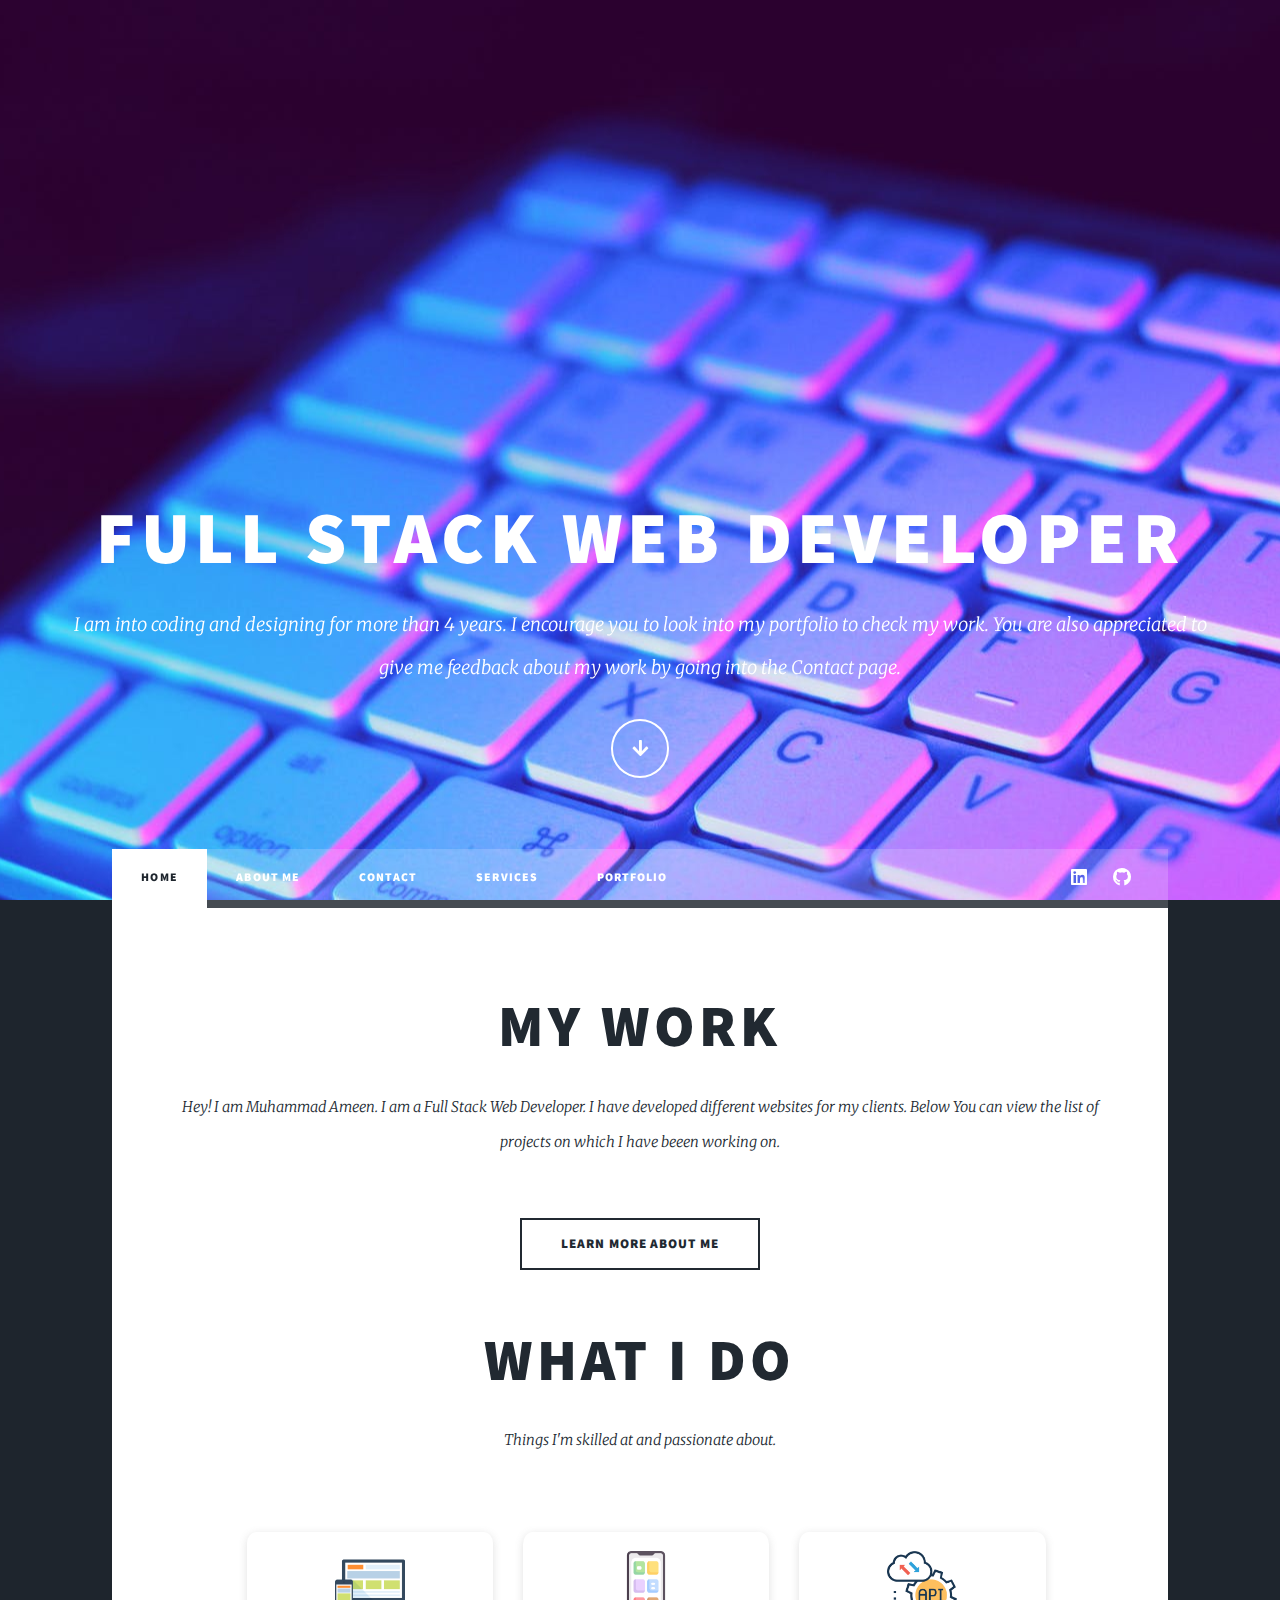
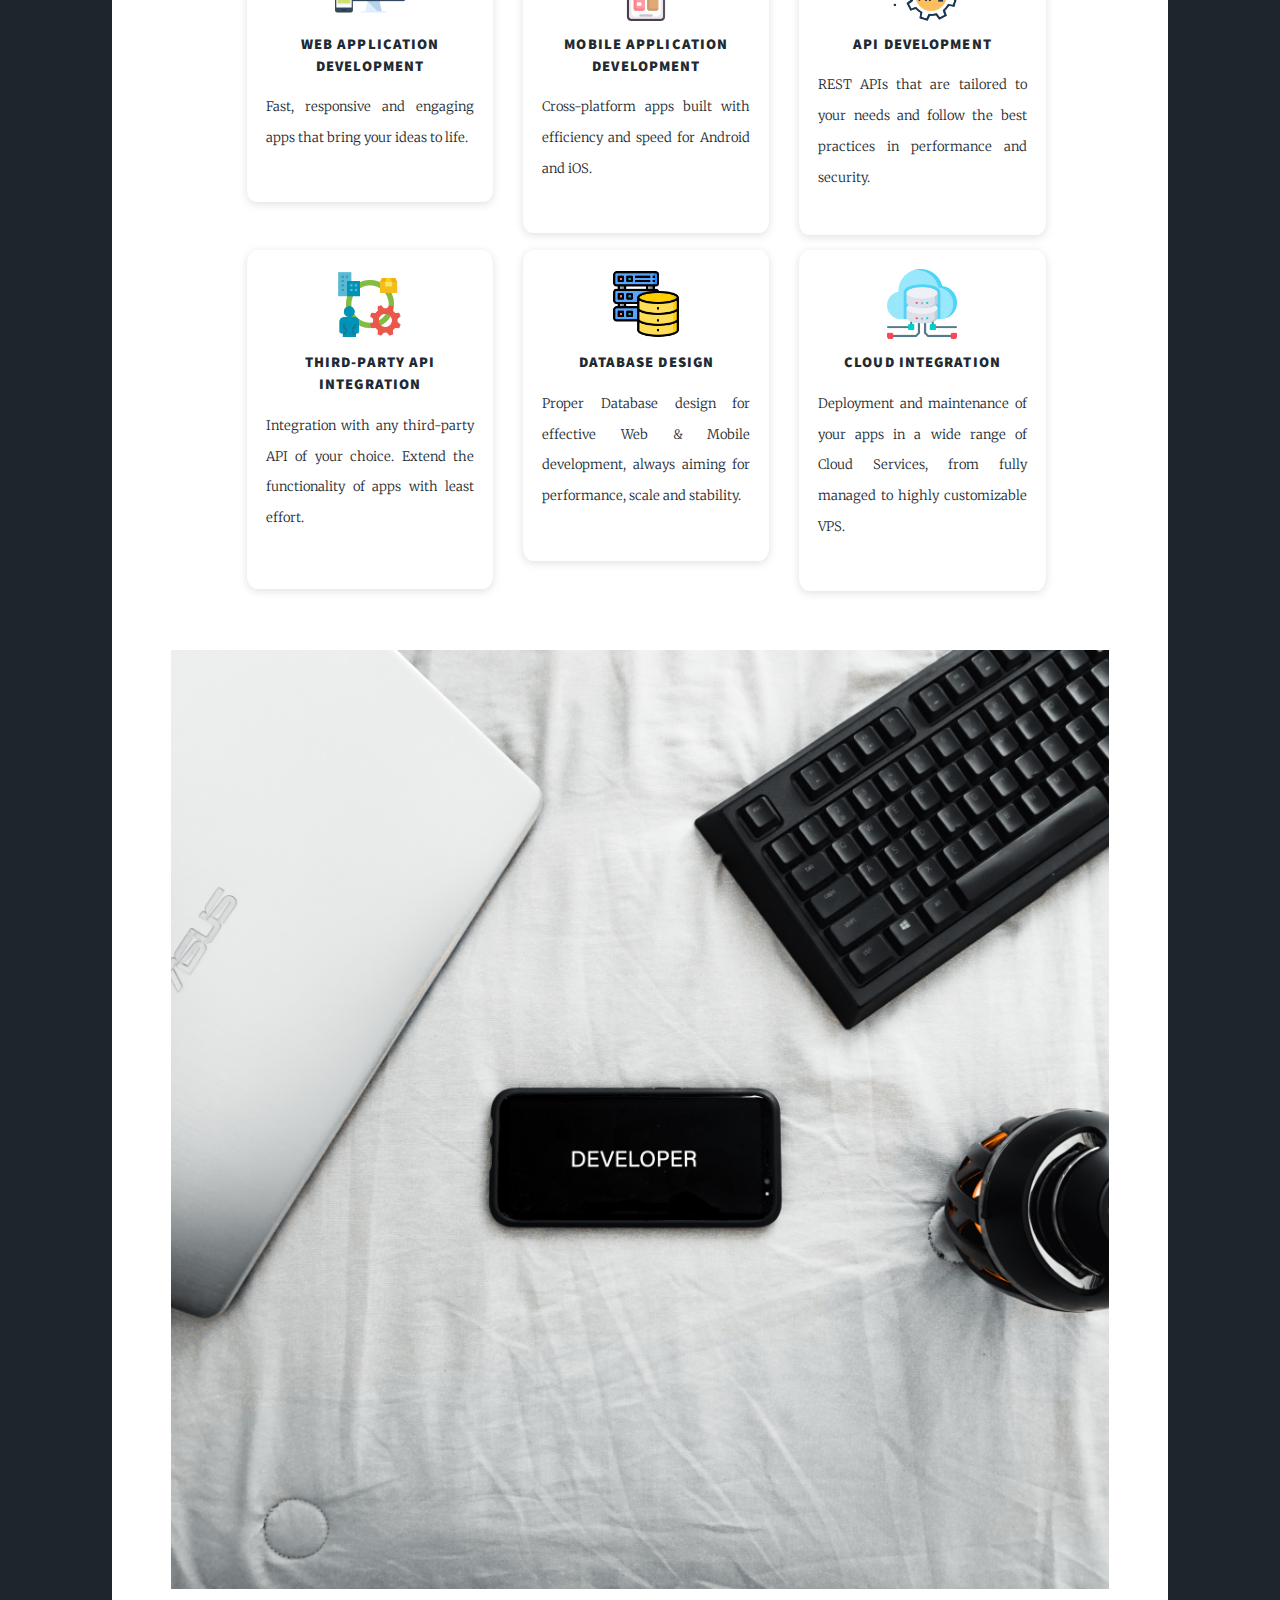
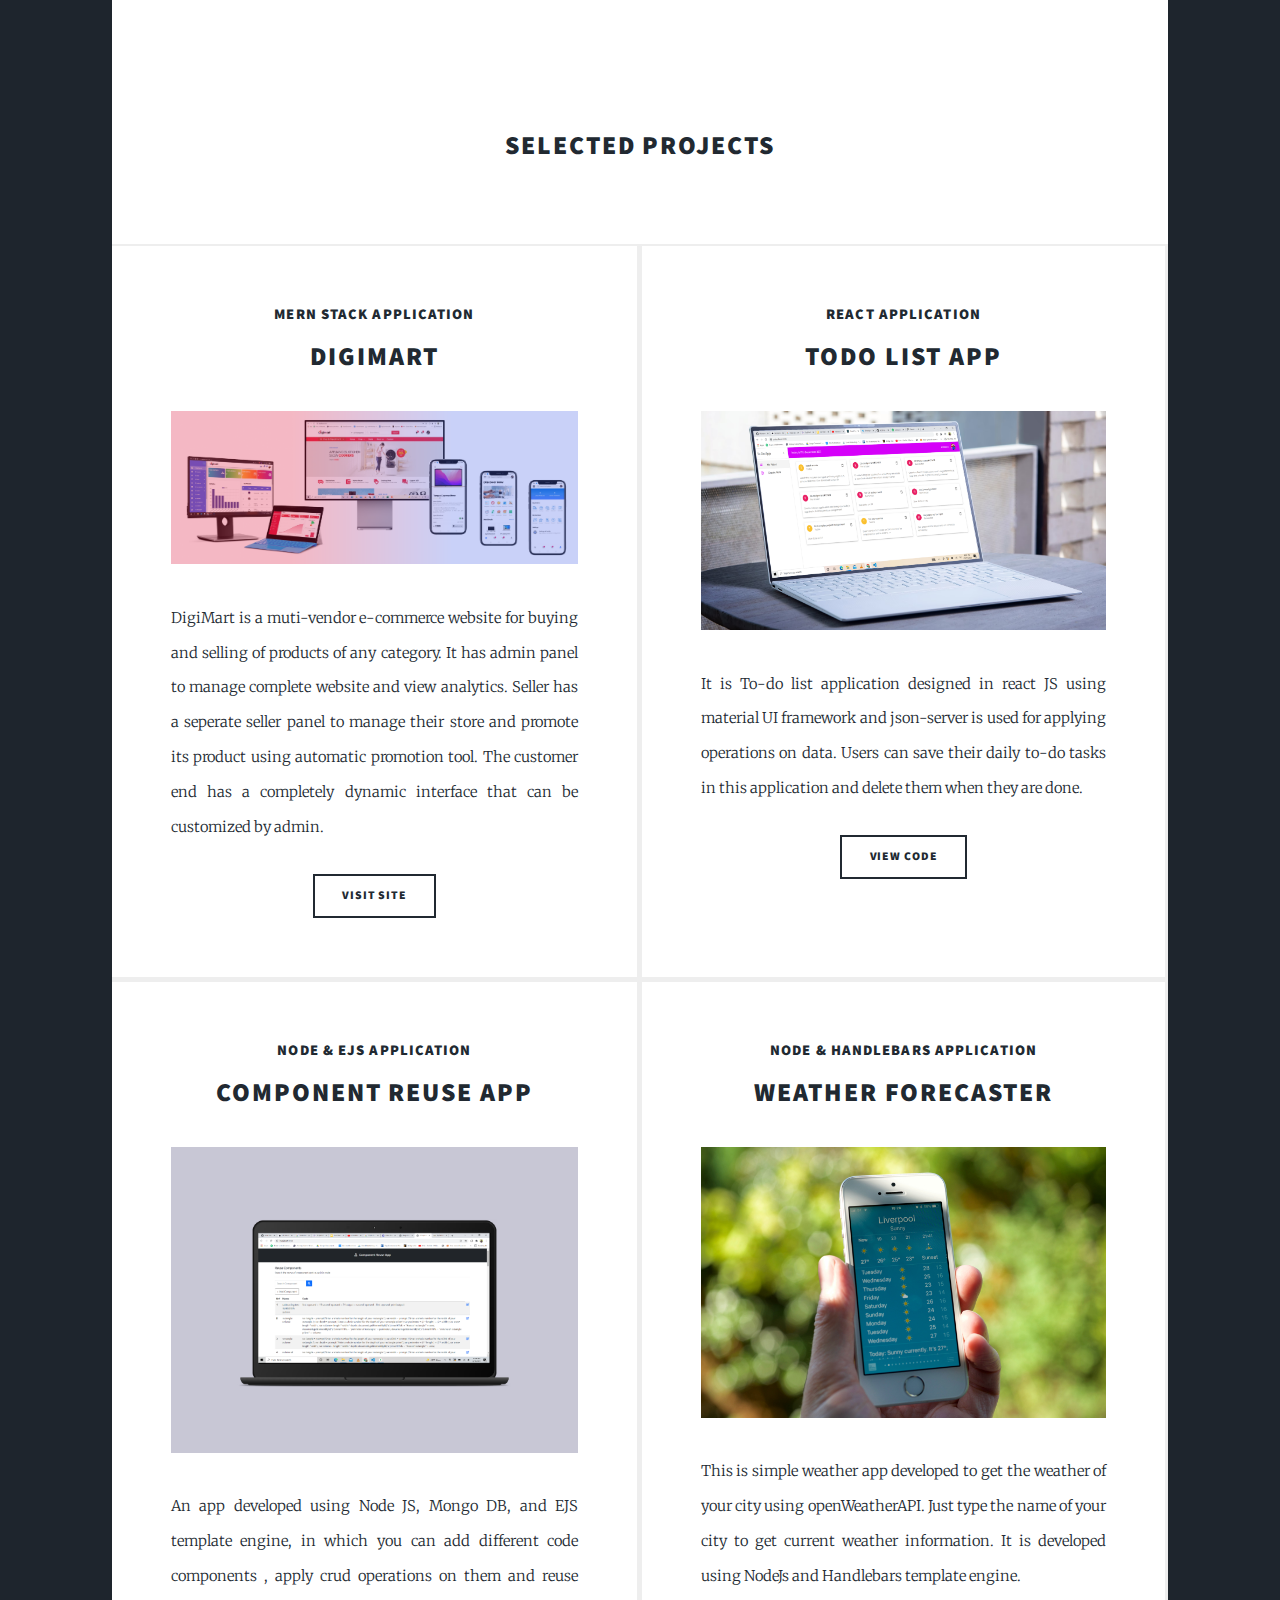
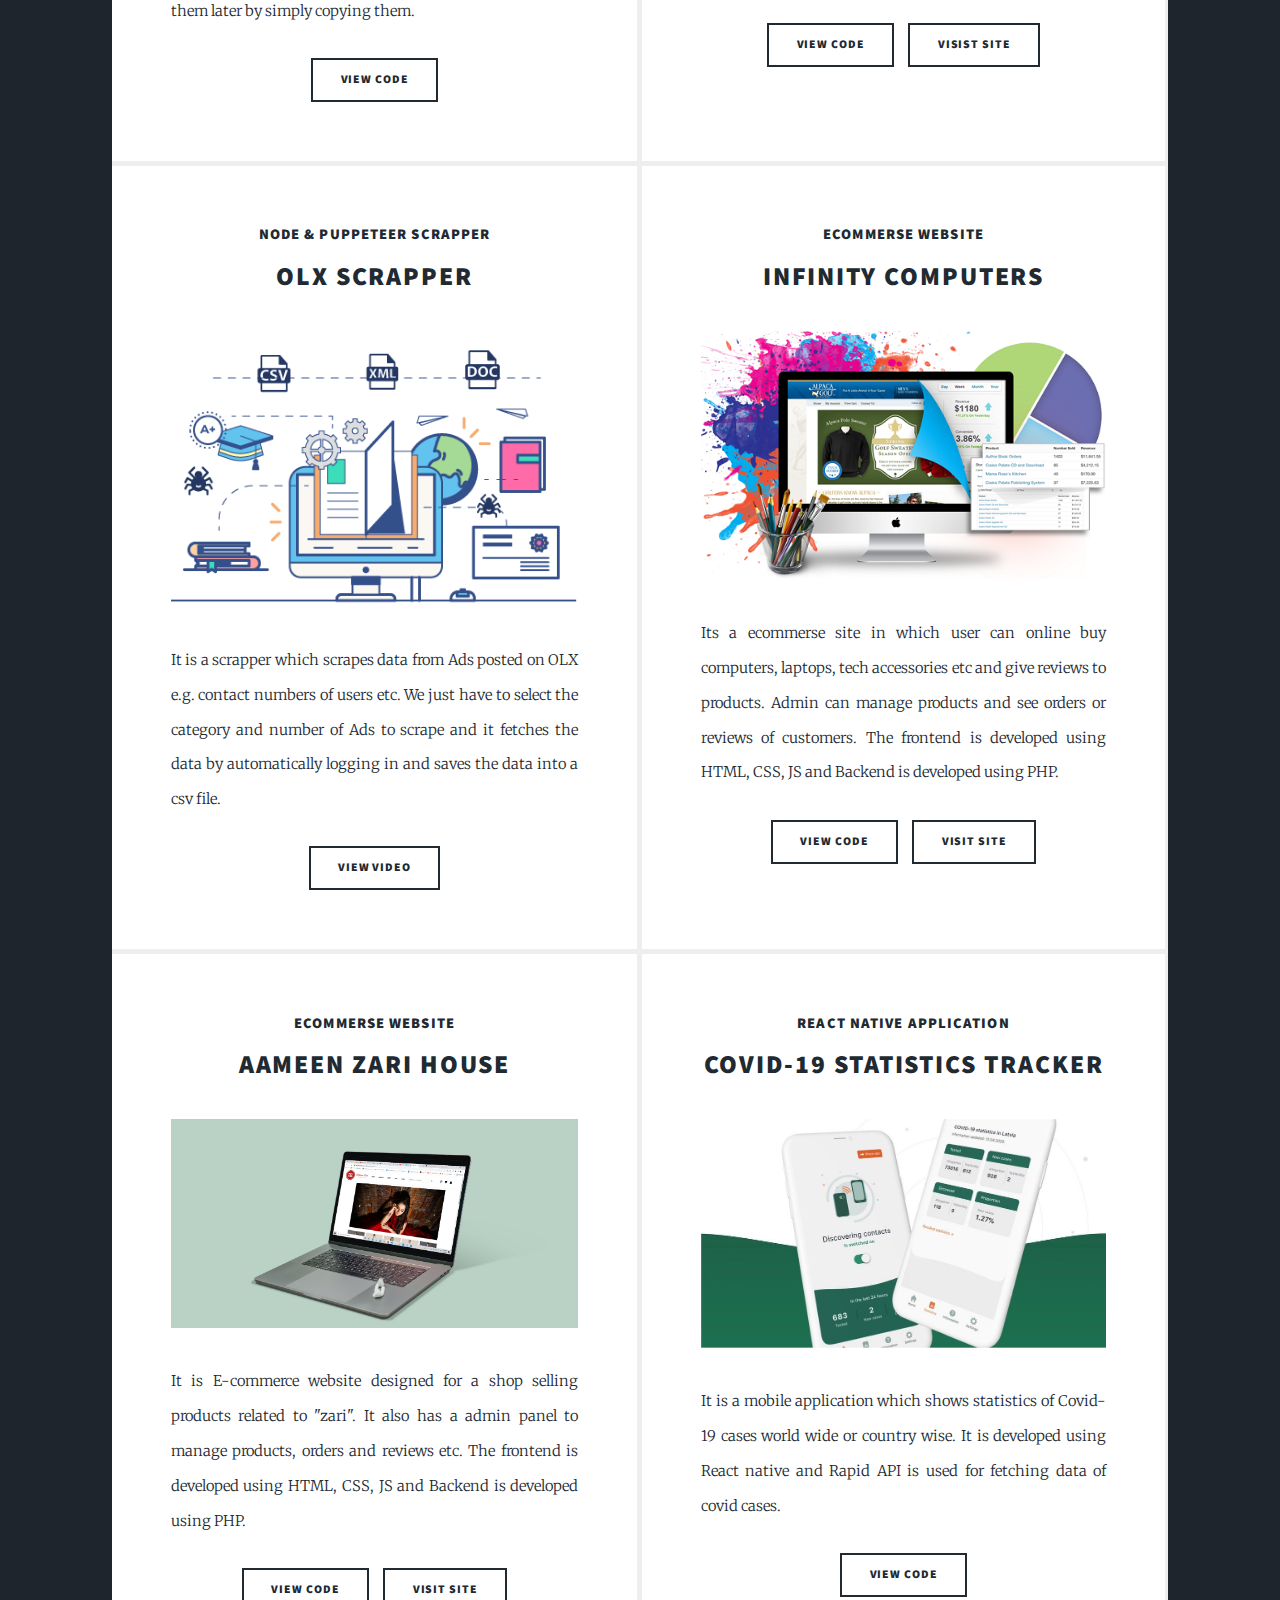
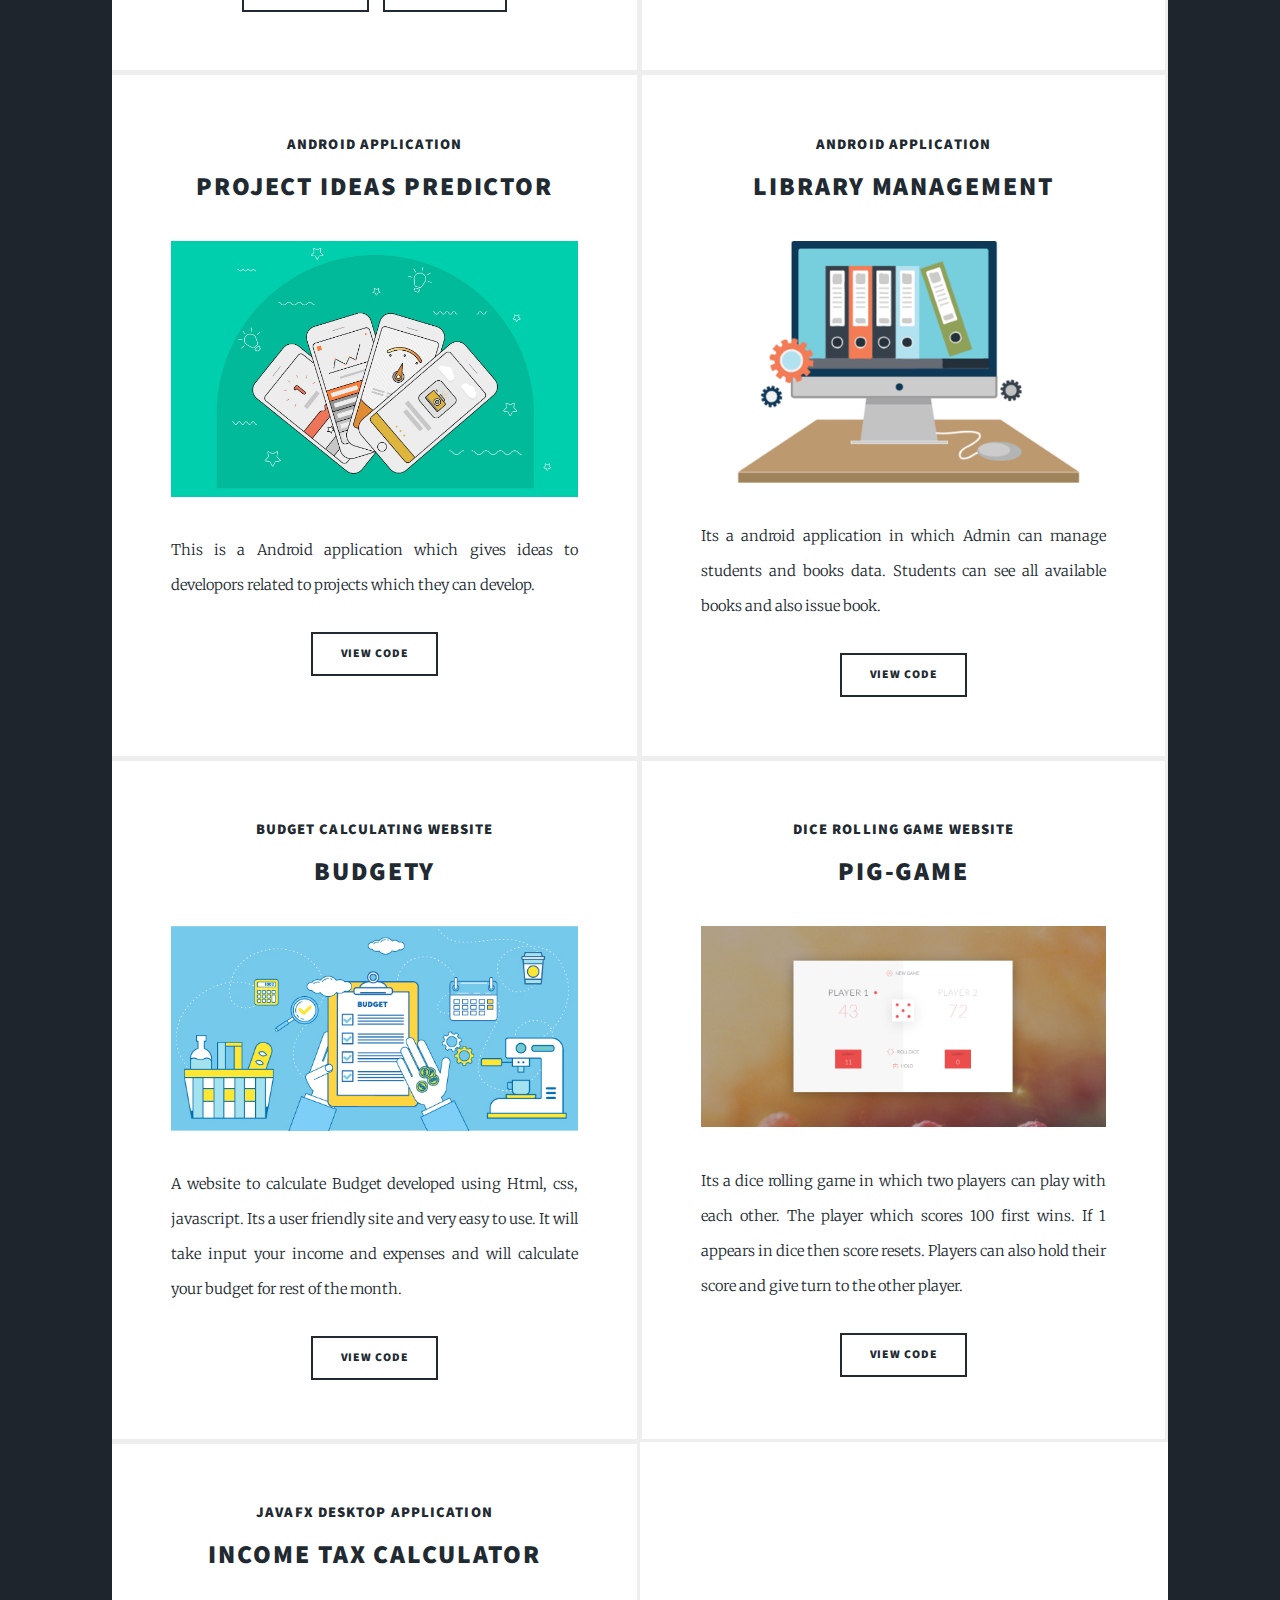
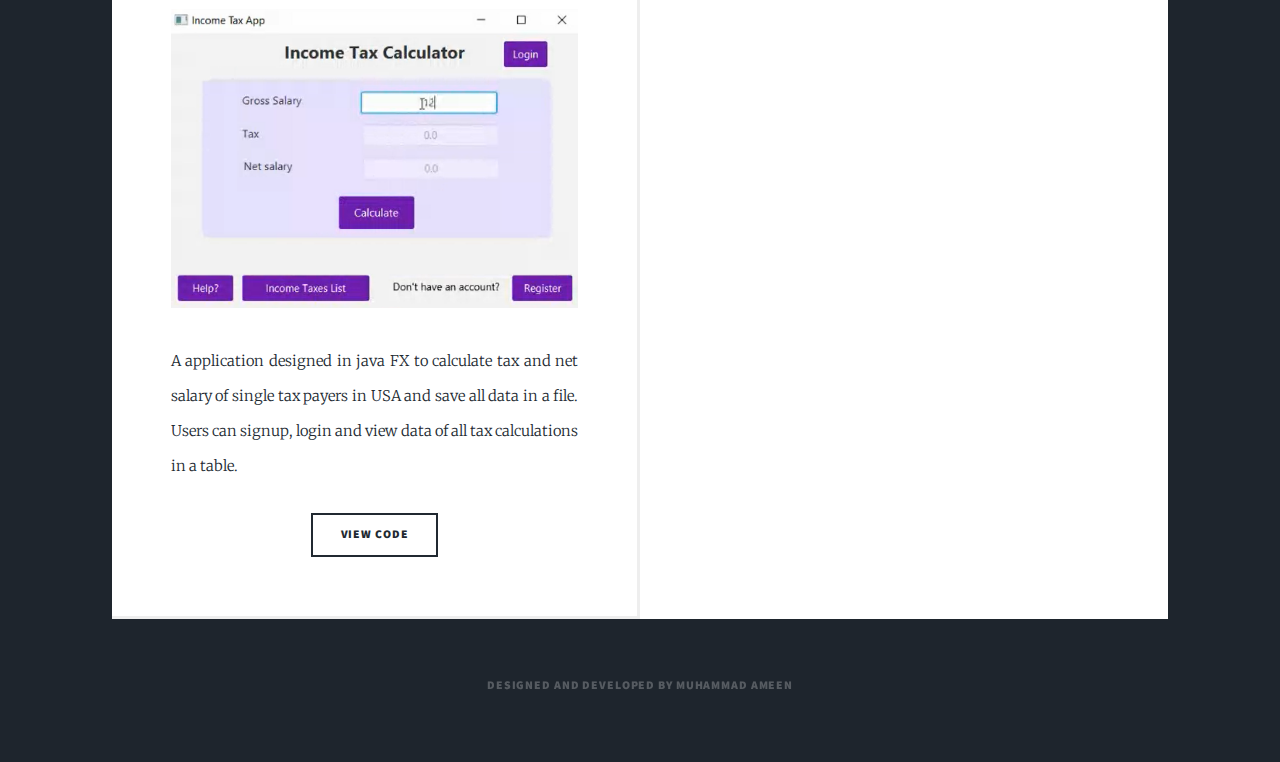
==== index.html @ ca843025 "chnaged link of component reuse app" ====
<!DOCTYPE HTML>

<html>
	<head>
		<link rel="icon" href="images/logo.png" type="image/png" sizes="16x16">
		<title>Home-Muhammad Ameen</title>
		<meta charset="utf-8" />
		<meta name="viewport" content="width=device-width, initial-scale=1, user-scalable=no" />
		<link rel="stylesheet" href="assets/css/main.css" />
		<link rel="stylesheet" href="assets/css/servicesCard.css" />
		<noscript><link rel="stylesheet" href="assets/css/noscript.css" /></noscript>
	</head>
	<body class="is-preload">

		<!-- Wrapper -->
			<div id="wrapper" class="fade-in">

				<!-- Intro -->
					<div id="intro">
						<h1>Full Stack Web Developer</h1>
						<p>I am into coding and designing for more than 4 years. I encourage you to look into my portfolio to check my work.
							 You are also appreciated to give me feedback about my work by going into the Contact page.</p>
						<ul class="actions">
							<li><a href="#header" class="button icon solid solo fa-arrow-down scrolly">Continue</a></li>
						</ul>
					</div>

				<!-- Header -->
					<header id="header">
						<a href="about.html" class="logo">Muhammad Ameen</a>
					</header>

				<!-- Nav -->
					<nav id="nav">
						<ul class="links">
							<li class="active"><a href="index.html">HOME</a></li>
							<li><a href="about.html">About me</a></li>
							<li><a href="contact.html">Contact</a></li>
							<li><a href="#service">Services</a></li>
							<li><a href="#project">Portfolio</a></li>
						</ul>
						<ul class="icons">
							<li><a target="_blank" href="https://www.linkedin.com/in/sheikh-ameen-5b559b1a7/" class="icon brands fa-linkedin"><span class="label">LinkedIn</span></a></li>
							<li><a  target="_blank" href="https://github.com/MuhammadAmeen252" class="icon brands fa-github"><span class="label">GitHub</span></a></li>
						</ul>
					</nav>

				<!-- Main -->
					<div id="main">

						<!-- Featured Post -->
							<article class="post featured">
								<header class="major">
									<h2>MY WORK</h2>
									<p>Hey! I am Muhammad Ameen. I am a Full Stack Web Developer. I have developed different websites for my clients. Below You can view the list of projects on which I have beeen working on. </p>
								</header>
								<ul class="actions special">
									<li><a href="about.html" class="button large">Learn more about me</a></li>
								</ul>

								<div>
									<header class="major" style="margin-top: 60px;" id="service">
										<h2>What I DO</h2>
										<p style="text-transform: none;font-weight: lighter;">Things I'm skilled at and passionate about.</p>
									</header>

									<div class="row">
										<div class="column">
										  <div class="card">
											<img src="images/designServeiceLogo2.png" class="serviveLogo" alt="" />
											<h4>Web Application Development</h4>
											<p style=" font-style: normal; font-size: small;">Fast, responsive and engaging apps that bring your ideas to life.</p>
										  </div>
										</div>
									  
										<div class="column">
										  <div class="card">
											<img src="images/mobile-app.png" class="serviveLogo" alt="" />
											<h4>Mobile Application
												Development</h4>
											<p style=" font-style: normal; font-size: small;">Cross-platform apps built with efficiency and speed for Android and iOS.</p>
										  </div>
										</div>

										
										<div class="column">
											<div class="card" style="padding-bottom: 12px;">
											  <img src="images/api.png" class="serviveLogo" alt="" />
											  <h4>API Development</h4>
											<p style=" font-style: normal; font-size: small;">REST APIs that are tailored to your needs and follow the best practices in performance and security.</p>
											</div>
										</div>
									  
										
										<div class="column">
										  <div class="card" style="padding-bottom: 25.3px;">
											<img src="images/supply-chain.png" class="serviveLogo" alt="" />
											<h4>Third-party API
												Integration</h4>
											<p style=" font-style: normal; font-size: small;">Integration with any third-party API of your choice. Extend the functionality of apps with least effort.

											</p>
										  </div>
										</div>
										
										<div class="column">
										  <div class="card">
											<img src="images/database-storage.png" class="serviveLogo" alt="" />
											<h4>Database Design</h4>
											<p style=" font-style: normal; font-size: small;">Proper Database design for effective Web & Mobile development, always aiming for performance, scale and stability.</p>
										  </div>
										</div>

										<div class="column" >
											<div class="card">
											  <img src="images/cloud-data.png" class="serviveLogo" alt="" />
											  <h4>Cloud Integration</h4>
												<p style=" font-style: normal; font-size: small;">Deployment and maintenance of your apps in a wide range of Cloud Services, from fully managed to highly customizable VPS.</p>
											</div>
										</div>

								</div>

								<a class="image main"><img src="images/coding.jpg" alt="" /></a>
								<div id="project" style=" margin-top: 15%;width: 100%;height: 60%; background-color: white ">
									
									<h2 >Selected Projects</h2>
								</div>
								
								
							</article>
							

						<!-- Posts -->
							<section class="posts">
								<article>
									<header>
										<h4>MERN Stack Application</h4>
										<h2>DigiMart</h2>
									</header>
									<a target="_blank" href="https://digimart-buyer.netlify.app" class="image fit"><img src="images/digimartPic.PNG"  alt="" /></a>
									<p>DigiMart is a muti-vendor e-commerce website for buying and selling of products of any category. It has admin panel to manage complete website and view analytics. Seller has a seperate seller panel to manage their store and promote its product using automatic promotion tool. The customer end has a completely dynamic interface that can be customized by admin.</p>
									<ul class="actions special">
										<li><a target="_blank" href="https://digimart-buyer.netlify.app" class="button">Visit Site</a></li>
									</ul>
								</article>

								<article>
									<header>
										<h4>React Application</h4>
										<h2>Todo List App</h2>
									</header>
									<a target="_blank" href="https://github.com/MuhammadAmeen252/React-MaterialUI-ToDo-App/tree/master" class="image fit"><img  src="images/notebook-mockup-on-desk.png" alt="" /></a>
									<p>It is To-do list application designed in react JS using material UI framework and json-server is used for applying operations on data. Users can save their daily to-do tasks in this application and delete them when they are done.</p>
									<ul class="actions special">
										<li><a target="_blank" href="https://github.com/MuhammadAmeen252/React-MaterialUI-ToDo-App/tree/master" class="button">View Code</a></li>
									</ul>
								</article>

								<article>
									<header>
										<h4>Node & EJS Application</h4>
										<h2>Component Reuse App</h2>
									</header>
									<a target="_blank" href="https://github.com/MuhammadAmeen252/Component-Reuse-EJS-App" class="image fit"><img  src="images/google-pixelbook-mockup.png" alt="" /></a>
									<p>An app developed using Node JS, Mongo DB, and EJS template engine, in which you can add different code components , apply crud operations on them and reuse them later by simply copying them.</p>
									<ul class="actions special">
										<li><a target="_blank" href="https://github.com/MuhammadAmeen252/Component-Reuse-EJS-App" class="button">View Code</a></li>
									</ul>
								</article>

								<article>
									<header>
										<h4>Node & Handlebars Application</h4>
										<h2>Weather Forecaster</h2>
									</header>
									<a href="https://ameen-weather-app.herokuapp.com/" target="_blank" class="image fit"><img src="images/weather.jpg" alt="" /></a>
									<p>This is simple weather app developed to get the weather of your city using openWeatherAPI.
										Just type the name of your city to get current weather information. It is developed using NodeJs and Handlebars template engine.</a></p>
									<ul class="actions special">
										<li><a href="https://github.com/MuhammadAmeen252/weather-app-node/tree/master" target="_blank" class="button">View Code</a></li>
										<li><a href="https://ameen-weather-app.herokuapp.com/" target="_blank" class="button">Visist Site</a></li>
									</ul>
								</article>

								<article>
									<header>
										<h4>Node & puppeteer Scrapper</h4>
										<h2>OLX Scrapper</h2>
									</header>
									<a href="https://clipchamp.com/watch/D9NbPgYbAPV" target="_blank" class="image fit"><img src="images/scrape.png" alt="" /></a>
									<p>It is a scrapper which scrapes data from Ads posted on OLX e.g. contact numbers of users etc. We just have to select the category and number of Ads to scrape and it fetches the data by automatically logging in and saves the data into a csv file. </a></p>
									<ul class="actions special">
										<li><a href="https://clipchamp.com/watch/D9NbPgYbAPV" target="_blank" class="button">View Video</a></li>
									</ul>
								</article>

								<article>
									<header>
										<h4>Ecommerse website</h4>
										<h2>Infinity Computers</h2>
									</header>
									<a target="_blank" href="https://github.com/MuhammadAmeen252/Ecommerce-Website" class="image fit"><img src="images/ecommerse2.png" alt="" /></a>
									<p>Its a ecommerse site in which user can online buy computers, laptops, tech accessories etc and give reviews to products. Admin can manage products and see orders or reviews of customers. The frontend is developed using HTML, CSS, JS and Backend is developed using PHP.</p>
									<ul class="actions special">
										<li><a target="_blank" href="https://github.com/MuhammadAmeen252/Ecommerce-Website" class="button">View Code</a></li>
										<li><a target="_blank" href="http://ecommerce-site-infinity-computers.epizy.com/eCommerceProject/" class="button">Visit Site</a></li>
									</ul>
								</article>

								<article>
									<header>
										<h4>Ecommerse Website</h4>
										<h2>Aameen Zari House</h2>
									</header>
									<a target="_blank" href="https://aameenzarihouse.netlify.app/" class="image fit"><img src="images/zari.png" alt="" /></a>
									<p>It is E-commerce website designed for a shop selling products related to "zari". It also has a admin panel to manage products, orders and reviews etc.  The frontend is developed using HTML, CSS, JS and Backend is developed using PHP.</p>
									<ul class="actions special">
										<li><a target="_blank" href="https://github.com/MuhammadAmeen252/Aameen-Zari-House-ecommerce" class="button">View Code</a></li>
										<li><a target="_blank" href="https://aameenzarihouse.netlify.app/" class="button">Visit Site</a></li>
									</ul>
								</article>

								<article>
									<header>
										<h4>React Native Application</h4>
										<h2>Covid-19 Statistics Tracker</h2>
									</header>
									<a target="_blank" href="https://github.com/MuhammadAmeen252/covid-cases-app" class="image fit"><img src="images/covid.jpg" alt="" /></a>
									<p>It is a mobile application which shows statistics of Covid-19 cases world wide or country wise. It is developed using React native and Rapid API is used for fetching data of covid cases.</p>
									<ul class="actions special">
										<li><a target="_blank" href="https://github.com/MuhammadAmeen252/covid-cases-app" class="button">View Code</a></li>
									</ul>
								</article>

								
								<article>
									<header>
										<h4>Android Application</h4>
										<h2>Project Ideas Predictor</h2>
									</header>
									<a target="_blank" href="https://github.com/MuhammadAmeen252/AndroidProjects-Project-ideas-predictor" class="image fit"><img src="images/ideas.jpeg" alt="" /></a>
									<p>This is a Android application which gives ideas to developors related to projects which they can develop.</p>
									<ul class="actions special">
										<li><a target="_blank" href="https://github.com/MuhammadAmeen252/AndroidProjects-Project-ideas-predictor" class="button">View Code</a></li>
									</ul>
								</article>
								<article>
									<header>
										<h4>Android Application</h4>
										<h2>Library management</h2>
									</header>
									<a target="_blank" href="https://github.com/MuhammadAmeen252/AndroidProject-library-Management-" class="image fit"><img src="images/library.png" alt="" /></a>
									<p>Its a android application in which Admin can manage students and books data. Students can see all available books and also issue book. </p>
									<ul class="actions special">
										<li><a target="_blank" href="https://github.com/MuhammadAmeen252/AndroidProject-library-Management-" class="button">view code</a></li>
									</ul>
								</article>
								
								<article>
									<header>
										<h4>Budget Calculating Website</h4>
										<h2>Budgety</h2>
									</header>
									<a target="_blank" href="https://github.com/MuhammadAmeen252/Budgety" class="image fit"><img src="images/budget3.jpg" alt="" /></a>
									<p>A website to calculate Budget developed using Html, css, javascript. Its a user friendly site and very easy to use. It will take input your income and expenses and will calculate your budget for rest of the month.</p>
									<ul class="actions special">
										<li><a target="_blank" href="https://github.com/MuhammadAmeen252/Budgety" class="button">View Code</a></li>
									</ul>
								</article>
								<article>
									<header>
										<h4>Dice Rolling Game Website</h4>
										<h2>Pig-Game</h2>
									</header>
									<a target="_blank" href="https://github.com/MuhammadAmeen252/Pig-Game" class="image fit"><img src="images/pigGame.jpg" alt="" /></a>
									<p>Its a dice rolling game in which two players can play with each other. The player which scores 100 first wins. If 1 appears in dice then score resets. Players can also hold their score and give turn to the other player.</p>
									<ul class="actions special">
										<li><a target="_blank" href="https://github.com/MuhammadAmeen252/Pig-Game" class="button">View Code</a></li>
									</ul>
								</article>

								<article>
									<header>
										<h4>JavaFx Desktop Application</h4>
										<h2>Income Tax Calculator</h2>
									</header>
									<a target="_blank" href="https://github.com/MuhammadAmeen252/IncomeTax-Desktop-App" class="image fit"><img src="images/income.PNG" alt="" /></a>
									<p>A application designed in java FX to calculate tax and net salary of single tax payers in USA and save all data in a file. Users can signup, login and view data of all tax calculations in a table.</p>
									<ul class="actions special">
										<li><a target="_blank" href="https://github.com/MuhammadAmeen252/IncomeTax-Desktop-App" class="button">View Code</a></li>
									</ul>
								</article>
								
								
							</section>

						<!-- Footer -->
							<!-- <footer>
								<div class="pagination">
									<a href="#" class="previous">Prev</a>-->
									<!-- <a href="#" class="page active">1</a>
									<a href="#" class="page">2</a>
									<a href="#" class="page">3</a>
									<span class="extra">&hellip;</span>
									<a href="#" class="page">8</a>
									<a href="#" class="page">9</a>
									<a href="#" class="page">10</a>
									<a href="#" class="next">Next</a>
								</div> -->
							<!-- </footer> -->

					</div>

				

				<!-- Copyright -->
					<div id="copyright">
						<ul><li>Designed and developed by Muhammad Ameen</li></ul>
					</div>

			</div>

		<!-- Scripts -->
			<script src="assets/js/jquery.min.js"></script>
			<script src="assets/js/jquery.scrollex.min.js"></script>
			<script src="assets/js/jquery.scrolly.min.js"></script>
			<script src="assets/js/browser.min.js"></script>
			<script src="assets/js/breakpoints.min.js"></script>
			<script src="assets/js/util.js"></script>
			<script src="assets/js/main.js"></script>

	</body>
</html>
---- assets/css/main.css ----
@import url(fontawesome-all.min.css);
@import url("https://fonts.googleapis.com/css?family=Merriweather:300,700,300italic,700italic|Source+Sans+Pro:900");

.circle {
	background: #456BD9;
	border-radius: 50%;
	color: #fff;
	height: 8.4em;
	position: relative;
	width: 8.4em;
  }
  
  .circle-content {
	hyphens: auto;
	margin: 0.75em;
	text-align: center;
  }
  
  /**

html, body, div, span, applet, object,
iframe, h1, h2, h3, h4, h5, h6, p, blockquote,
pre, a, abbr, acronym, address, big, cite,
code, del, dfn, em, img, ins, kbd, q, s, samp,
small, strike, strong, sub, sup, tt, var, b,
u, i, center, dl, dt, dd, ol, ul, li, fieldset,
form, label, legend, table, caption, tbody,
tfoot, thead, tr, th, td, article, aside,
canvas, details, embed, figure, figcaption,
footer, header, hgroup, menu, nav, output, ruby,
section, summary, time, mark, audio, video {
	margin: 0;
	padding: 0;
	border: 0;
	font-size: 100%;
	font: inherit;
	vertical-align: baseline;}

article, aside, details, figcaption, figure,
footer, header, hgroup, menu, nav, section {
	display: block;}

body {
	line-height: 1;
}

ol, ul {
	list-style: none;
}

blockquote, q {
	quotes: none;
}

	blockquote:before, blockquote:after, q:before, q:after {
		content: '';
		content: none;
	}

table {
	border-collapse: collapse;
	border-spacing: 0;
}

body {
	-webkit-text-size-adjust: none;
}

mark {
	background-color: transparent;
	color: inherit;
}

input::-moz-focus-inner {
	border: 0;
	padding: 0;
}

input, select, textarea {
	-moz-appearance: none;
	-webkit-appearance: none;
	-ms-appearance: none;
	appearance: none;
}

/* Basic */

	@-ms-viewport {
		width: device-width;
	}

	body {
		-ms-overflow-style: scrollbar;
	}

	@media screen and (max-width: 480px) {

		html, body {
			min-width: 320px;
		}

	}

	html {
		box-sizing: border-box;
	}

	*, *:before, *:after {
		box-sizing: inherit;
	}

	body {
		background-color: #1e252d;
	}

		body.is-preload *, body.is-preload *:before, body.is-preload *:after {
			-moz-animation: none !important;
			-webkit-animation: none !important;
			-ms-animation: none !important;
			animation: none !important;
			-moz-transition: none !important;
			-webkit-transition: none !important;
			-ms-transition: none !important;
			transition: none !important;
		}

/* Type */

	html {
		font-size: 16pt;
	}

		@media screen and (max-width: 1680px) {

			html {
				font-size: 12pt;
			}

		}

		@media screen and (max-width: 1280px) {

			html {
				font-size: 11pt;
			}

		}

		@media screen and (max-width: 360px) {

			html {
				font-size: 10pt;
			}

		}

	body {
		color: #212931;
	}

	body, input, select, textarea {
		font-family: "Merriweather", Georgia, serif;
		font-weight: 300;
		font-size: 1rem;
		line-height: 2.375;
	}

	a {
		-moz-transition: color 0.2s ease-in-out, background-color 0.2s ease-in-out, border-color 0.2s ease-in-out, box-shadow 0.2s ease-in-out;
		-webkit-transition: color 0.2s ease-in-out, background-color 0.2s ease-in-out, border-color 0.2s ease-in-out, box-shadow 0.2s ease-in-out;
		-ms-transition: color 0.2s ease-in-out, background-color 0.2s ease-in-out, border-color 0.2s ease-in-out, box-shadow 0.2s ease-in-out;
		transition: color 0.2s ease-in-out, background-color 0.2s ease-in-out, border-color 0.2s ease-in-out, box-shadow 0.2s ease-in-out;
		border-bottom: dotted 1px;
		text-decoration: none;
	}

		a:hover {
			border-bottom-color: transparent;
		}

	strong, b {
		font-weight: 600;
	}

	em, i {
		font-style: italic;
	}

	p {
		text-align: justify;
		margin: 0 0 2rem 0;
	}

	h1, h2, h3, h4, h5, h6 {
		font-family: "Source Sans Pro", Helvetica, sans-serif;
		font-weight: 900;
		line-height: 1.5;
		letter-spacing: 0.075em;
		text-transform: uppercase;
		margin: 0 0 1rem 0;
	}

		h1 a, h2 a, h3 a, h4 a, h5 a, h6 a {
			border-bottom: 0;
			color: inherit;
			text-decoration: none;
		}

	h1 {
		font-size: 4rem;
		line-height: 1.1;
		margin: 0 0 2rem 0;
	}

	h2 {
		font-size: 1.75rem;
		line-height: 1.3;
		margin: 0 0 1.5rem 0;
	}

	h3 {
		font-size: 1.25rem;
		margin: 0 0 1.5rem 0;
	}

	h4 {
		font-size: 1rem;
	}

	h5 {
		font-size: 0.9rem;
	}

	h6 {
		font-size: 0.8rem;
	}

	sub {
		font-size: 0.8rem;
		position: relative;
		top: 0.5rem;
	}

	sup {
		font-size: 0.8rem;
		position: relative;
		top: -0.5rem;
	}

	blockquote {
		border-left: solid 4px;
		font-style: italic;
		margin: 0 0 2rem 0;
		padding: 0.5rem 0 0.5rem 2rem;
	}

	code {
		border: solid 2px;
		font-family: "Courier New", monospace;
		font-size: 0.9rem;
		margin: 0 0.25rem;
		padding: 0.25rem 0.65rem;
	}

	pre {
		-webkit-overflow-scrolling: touch;
		font-family: "Courier New", monospace;
		font-size: 0.9rem;
		margin: 0 0 2rem 0;
	}

		pre code {
			display: block;
			line-height: 1.75;
			padding: 1rem 1.5rem;
			overflow-x: auto;
		}

	hr {
		border: 0;
		border-bottom: solid 2px;
		margin: 3rem 0;
	}

		hr.major {
			margin: 5rem 0;
		}

	.align-left {
		text-align: left;
	}

	.align-center {
		text-align: center;
	}

	.align-right {
		text-align: right;
	}

	input, select, textarea {
		color: #212931;
	}

	a {
		color: #212931;
		border-bottom-color: rgba(33, 41, 49, 0.5);
	}

		a:hover {
			border-bottom-color: transparent;
			color: #18bfef !important;
		}

	strong, b {
		color: #212931;
	}

	h1, h2, h3, h4, h5, h6 {
		color: #212931;
	}

	blockquote {
		border-left-color: #eeeeee;
	}

	code {
		background: rgba(220, 220, 220, 0.25);
		border-color: #eeeeee;
	}

	hr {
		border-bottom-color: #eeeeee;
	}

/* Row */

	.row {
		display: flex;
		flex-wrap: wrap;
		box-sizing: border-box;
		align-items: stretch;
	}

		.row > * {
			box-sizing: border-box;
		}

		.row.gtr-uniform > * > :last-child {
			margin-bottom: 0;
		}

		.row.aln-left {
			justify-content: flex-start;
		}

		.row.aln-center {
			justify-content: center;
		}

		.row.aln-right {
			justify-content: flex-end;
		}

		.row.aln-top {
			align-items: flex-start;
		}

		.row.aln-middle {
			align-items: center;
		}

		.row.aln-bottom {
			align-items: flex-end;
		}

		.row > .imp {
			order: -1;
		}

		.row > .col-1 {
			width: 8.33333%;
		}

		.row > .off-1 {
			margin-left: 8.33333%;
		}

		.row > .col-2 {
			width: 16.66667%;
		}

		.row > .off-2 {
			margin-left: 16.66667%;
		}

		.row > .col-3 {
			width: 25%;
		}

		.row > .off-3 {
			margin-left: 25%;
		}

		.row > .col-4 {
			width: 33.33333%;
		}

		.row > .off-4 {
			margin-left: 33.33333%;
		}

		.row > .col-5 {
			width: 41.66667%;
		}

		.row > .off-5 {
			margin-left: 41.66667%;
		}

		.row > .col-6 {
			width: 50%;
		}

		.row > .off-6 {
			margin-left: 50%;
		}

		.row > .col-7 {
			width: 58.33333%;
		}

		.row > .off-7 {
			margin-left: 58.33333%;
		}

		.row > .col-8 {
			width: 66.66667%;
		}

		.row > .off-8 {
			margin-left: 66.66667%;
		}

		.row > .col-9 {
			width: 75%;
		}

		.row > .off-9 {
			margin-left: 75%;
		}

		.row > .col-10 {
			width: 83.33333%;
		}

		.row > .off-10 {
			margin-left: 83.33333%;
		}

		.row > .col-11 {
			width: 91.66667%;
		}

		.row > .off-11 {
			margin-left: 91.66667%;
		}

		.row > .col-12 {
			width: 100%;
		}

		.row > .off-12 {
			margin-left: 100%;
		}

		.row.gtr-0 {
			margin-top: 0;
			margin-left: 0rem;
		}

			.row.gtr-0 > * {
				padding: 0 0 0 0rem;
			}

			.row.gtr-0.gtr-uniform {
				margin-top: 0rem;
			}

				.row.gtr-0.gtr-uniform > * {
					padding-top: 0rem;
				}

		.row.gtr-25 {
			margin-top: 0;
			margin-left: -0.375rem;
		}

			.row.gtr-25 > * {
				padding: 0 0 0 0.375rem;
			}

			.row.gtr-25.gtr-uniform {
				margin-top: -0.375rem;
			}

				.row.gtr-25.gtr-uniform > * {
					padding-top: 0.375rem;
				}

		.row.gtr-50 {
			margin-top: 0;
			margin-left: -0.75rem;
		}

			.row.gtr-50 > * {
				padding: 0 0 0 0.75rem;
			}

			.row.gtr-50.gtr-uniform {
				margin-top: -0.75rem;
			}

				.row.gtr-50.gtr-uniform > * {
					padding-top: 0.75rem;
				}

		.row {
			margin-top: 0;
			margin-left: -1.5rem;
		}

			.row > * {
				padding: 0 0 0 1.5rem;
			}

			.row.gtr-uniform {
				margin-top: -1.5rem;
			}

				.row.gtr-uniform > * {
					padding-top: 1.5rem;
				}

		.row.gtr-150 {
			margin-top: 0;
			margin-left: -2.25rem;
		}

			.row.gtr-150 > * {
				padding: 0 0 0 2.25rem;
			}

			.row.gtr-150.gtr-uniform {
				margin-top: -2.25rem;
			}

				.row.gtr-150.gtr-uniform > * {
					padding-top: 2.25rem;
				}

		.row.gtr-200 {
			margin-top: 0;
			margin-left: -3rem;
		}

			.row.gtr-200 > * {
				padding: 0 0 0 3rem;
			}

			.row.gtr-200.gtr-uniform {
				margin-top: -3rem;
			}

				.row.gtr-200.gtr-uniform > * {
					padding-top: 3rem;
				}

		@media screen and (max-width: 1680px) {

			.row {
				display: flex;
				flex-wrap: wrap;
				box-sizing: border-box;
				align-items: stretch;
			}

				.row > * {
					box-sizing: border-box;
				}

				.row.gtr-uniform > * > :last-child {
					margin-bottom: 0;
				}

				.row.aln-left {
					justify-content: flex-start;
				}

				.row.aln-center {
					justify-content: center;
				}

				.row.aln-right {
					justify-content: flex-end;
				}

				.row.aln-top {
					align-items: flex-start;
				}

				.row.aln-middle {
					align-items: center;
				}

				.row.aln-bottom {
					align-items: flex-end;
				}

				.row > .imp-xlarge {
					order: -1;
				}

				.row > .col-1-xlarge {
					width: 8.33333%;
				}

				.row > .off-1-xlarge {
					margin-left: 8.33333%;
				}

				.row > .col-2-xlarge {
					width: 16.66667%;
				}

				.row > .off-2-xlarge {
					margin-left: 16.66667%;
				}

				.row > .col-3-xlarge {
					width: 25%;
				}

				.row > .off-3-xlarge {
					margin-left: 25%;
				}

				.row > .col-4-xlarge {
					width: 33.33333%;
				}

				.row > .off-4-xlarge {
					margin-left: 33.33333%;
				}

				.row > .col-5-xlarge {
					width: 41.66667%;
				}

				.row > .off-5-xlarge {
					margin-left: 41.66667%;
				}

				.row > .col-6-xlarge {
					width: 50%;
				}

				.row > .off-6-xlarge {
					margin-left: 50%;
				}

				.row > .col-7-xlarge {
					width: 58.33333%;
				}

				.row > .off-7-xlarge {
					margin-left: 58.33333%;
				}

				.row > .col-8-xlarge {
					width: 66.66667%;
				}

				.row > .off-8-xlarge {
					margin-left: 66.66667%;
				}

				.row > .col-9-xlarge {
					width: 75%;
				}

				.row > .off-9-xlarge {
					margin-left: 75%;
				}

				.row > .col-10-xlarge {
					width: 83.33333%;
				}

				.row > .off-10-xlarge {
					margin-left: 83.33333%;
				}

				.row > .col-11-xlarge {
					width: 91.66667%;
				}

				.row > .off-11-xlarge {
					margin-left: 91.66667%;
				}

				.row > .col-12-xlarge {
					width: 100%;
				}

				.row > .off-12-xlarge {
					margin-left: 100%;
				}

				.row.gtr-0 {
					margin-top: 0;
					margin-left: 0rem;
				}

					.row.gtr-0 > * {
						padding: 0 0 0 0rem;
					}

					.row.gtr-0.gtr-uniform {
						margin-top: 0rem;
					}

						.row.gtr-0.gtr-uniform > * {
							padding-top: 0rem;
						}

				.row.gtr-25 {
					margin-top: 0;
					margin-left: -0.375rem;
				}

					.row.gtr-25 > * {
						padding: 0 0 0 0.375rem;
					}

					.row.gtr-25.gtr-uniform {
						margin-top: -0.375rem;
					}

						.row.gtr-25.gtr-uniform > * {
							padding-top: 0.375rem;
						}

				.row.gtr-50 {
					margin-top: 0;
					margin-left: -0.75rem;
				}

					.row.gtr-50 > * {
						padding: 0 0 0 0.75rem;
					}

					.row.gtr-50.gtr-uniform {
						margin-top: -0.75rem;
					}

						.row.gtr-50.gtr-uniform > * {
							padding-top: 0.75rem;
						}

				.row {
					margin-top: 0;
					margin-left: -1.5rem;
				}

					.row > * {
						padding: 0 0 0 1.5rem;
					}

					.row.gtr-uniform {
						margin-top: -1.5rem;
					}

						.row.gtr-uniform > * {
							padding-top: 1.5rem;
						}

				.row.gtr-150 {
					margin-top: 0;
					margin-left: -2.25rem;
				}

					.row.gtr-150 > * {
						padding: 0 0 0 2.25rem;
					}

					.row.gtr-150.gtr-uniform {
						margin-top: -2.25rem;
					}

						.row.gtr-150.gtr-uniform > * {
							padding-top: 2.25rem;
						}

				.row.gtr-200 {
					margin-top: 0;
					margin-left: -3rem;
				}

					.row.gtr-200 > * {
						padding: 0 0 0 3rem;
					}

					.row.gtr-200.gtr-uniform {
						margin-top: -3rem;
					}

						.row.gtr-200.gtr-uniform > * {
							padding-top: 3rem;
						}

		}

		@media screen and (max-width: 1280px) {

			.row {
				display: flex;
				flex-wrap: wrap;
				box-sizing: border-box;
				align-items: stretch;
			}

				.row > * {
					box-sizing: border-box;
				}

				.row.gtr-uniform > * > :last-child {
					margin-bottom: 0;
				}

				.row.aln-left {
					justify-content: flex-start;
				}

				.row.aln-center {
					justify-content: center;
				}

				.row.aln-right {
					justify-content: flex-end;
				}

				.row.aln-top {
					align-items: flex-start;
				}

				.row.aln-middle {
					align-items: center;
				}

				.row.aln-bottom {
					align-items: flex-end;
				}

				.row > .imp-large {
					order: -1;
				}

				.row > .col-1-large {
					width: 8.33333%;
				}

				.row > .off-1-large {
					margin-left: 8.33333%;
				}

				.row > .col-2-large {
					width: 16.66667%;
				}

				.row > .off-2-large {
					margin-left: 16.66667%;
				}

				.row > .col-3-large {
					width: 25%;
				}

				.row > .off-3-large {
					margin-left: 25%;
				}

				.row > .col-4-large {
					width: 33.33333%;
				}

				.row > .off-4-large {
					margin-left: 33.33333%;
				}

				.row > .col-5-large {
					width: 41.66667%;
				}

				.row > .off-5-large {
					margin-left: 41.66667%;
				}

				.row > .col-6-large {
					width: 50%;
				}

				.row > .off-6-large {
					margin-left: 50%;
				}

				.row > .col-7-large {
					width: 58.33333%;
				}

				.row > .off-7-large {
					margin-left: 58.33333%;
				}

				.row > .col-8-large {
					width: 66.66667%;
				}

				.row > .off-8-large {
					margin-left: 66.66667%;
				}

				.row > .col-9-large {
					width: 75%;
				}

				.row > .off-9-large {
					margin-left: 75%;
				}

				.row > .col-10-large {
					width: 83.33333%;
				}

				.row > .off-10-large {
					margin-left: 83.33333%;
				}

				.row > .col-11-large {
					width: 91.66667%;
				}

				.row > .off-11-large {
					margin-left: 91.66667%;
				}

				.row > .col-12-large {
					width: 100%;
				}

				.row > .off-12-large {
					margin-left: 100%;
				}

				.row.gtr-0 {
					margin-top: 0;
					margin-left: 0rem;
				}

					.row.gtr-0 > * {
						padding: 0 0 0 0rem;
					}

					.row.gtr-0.gtr-uniform {
						margin-top: 0rem;
					}

						.row.gtr-0.gtr-uniform > * {
							padding-top: 0rem;
						}

				.row.gtr-25 {
					margin-top: 0;
					margin-left: -0.375rem;
				}

					.row.gtr-25 > * {
						padding: 0 0 0 0.375rem;
					}

					.row.gtr-25.gtr-uniform {
						margin-top: -0.375rem;
					}

						.row.gtr-25.gtr-uniform > * {
							padding-top: 0.375rem;
						}

				.row.gtr-50 {
					margin-top: 0;
					margin-left: -0.75rem;
				}

					.row.gtr-50 > * {
						padding: 0 0 0 0.75rem;
					}

					.row.gtr-50.gtr-uniform {
						margin-top: -0.75rem;
					}

						.row.gtr-50.gtr-uniform > * {
							padding-top: 0.75rem;
						}

				.row {
					margin-top: 0;
					margin-left: -1.5rem;
				}

					.row > * {
						padding: 0 0 0 1.5rem;
					}

					.row.gtr-uniform {
						margin-top: -1.5rem;
					}

						.row.gtr-uniform > * {
							padding-top: 1.5rem;
						}

				.row.gtr-150 {
					margin-top: 0;
					margin-left: -2.25rem;
				}

					.row.gtr-150 > * {
						padding: 0 0 0 2.25rem;
					}

					.row.gtr-150.gtr-uniform {
						margin-top: -2.25rem;
					}

						.row.gtr-150.gtr-uniform > * {
							padding-top: 2.25rem;
						}

				.row.gtr-200 {
					margin-top: 0;
					margin-left: -3rem;
				}

					.row.gtr-200 > * {
						padding: 0 0 0 3rem;
					}

					.row.gtr-200.gtr-uniform {
						margin-top: -3rem;
					}

						.row.gtr-200.gtr-uniform > * {
							padding-top: 3rem;
						}

		}

		@media screen and (max-width: 980px) {

			.row {
				display: flex;
				flex-wrap: wrap;
				box-sizing: border-box;
				align-items: stretch;
			}

				.row > * {
					box-sizing: border-box;
				}

				.row.gtr-uniform > * > :last-child {
					margin-bottom: 0;
				}

				.row.aln-left {
					justify-content: flex-start;
				}

				.row.aln-center {
					justify-content: center;
				}

				.row.aln-right {
					justify-content: flex-end;
				}

				.row.aln-top {
					align-items: flex-start;
				}

				.row.aln-middle {
					align-items: center;
				}

				.row.aln-bottom {
					align-items: flex-end;
				}

				.row > .imp-medium {
					order: -1;
				}

				.row > .col-1-medium {
					width: 8.33333%;
				}

				.row > .off-1-medium {
					margin-left: 8.33333%;
				}

				.row > .col-2-medium {
					width: 16.66667%;
				}

				.row > .off-2-medium {
					margin-left: 16.66667%;
				}

				.row > .col-3-medium {
					width: 25%;
				}

				.row > .off-3-medium {
					margin-left: 25%;
				}

				.row > .col-4-medium {
					width: 33.33333%;
				}

				.row > .off-4-medium {
					margin-left: 33.33333%;
				}

				.row > .col-5-medium {
					width: 41.66667%;
				}

				.row > .off-5-medium {
					margin-left: 41.66667%;
				}

				.row > .col-6-medium {
					width: 50%;
				}

				.row > .off-6-medium {
					margin-left: 50%;
				}

				.row > .col-7-medium {
					width: 58.33333%;
				}

				.row > .off-7-medium {
					margin-left: 58.33333%;
				}

				.row > .col-8-medium {
					width: 66.66667%;
				}

				.row > .off-8-medium {
					margin-left: 66.66667%;
				}

				.row > .col-9-medium {
					width: 75%;
				}

				.row > .off-9-medium {
					margin-left: 75%;
				}

				.row > .col-10-medium {
					width: 83.33333%;
				}

				.row > .off-10-medium {
					margin-left: 83.33333%;
				}

				.row > .col-11-medium {
					width: 91.66667%;
				}

				.row > .off-11-medium {
					margin-left: 91.66667%;
				}

				.row > .col-12-medium {
					width: 100%;
				}

				.row > .off-12-medium {
					margin-left: 100%;
				}

				.row.gtr-0 {
					margin-top: 0;
					margin-left: 0rem;
				}

					.row.gtr-0 > * {
						padding: 0 0 0 0rem;
					}

					.row.gtr-0.gtr-uniform {
						margin-top: 0rem;
					}

						.row.gtr-0.gtr-uniform > * {
							padding-top: 0rem;
						}

				.row.gtr-25 {
					margin-top: 0;
					margin-left: -0.375rem;
				}

					.row.gtr-25 > * {
						padding: 0 0 0 0.375rem;
					}

					.row.gtr-25.gtr-uniform {
						margin-top: -0.375rem;
					}

						.row.gtr-25.gtr-uniform > * {
							padding-top: 0.375rem;
						}

				.row.gtr-50 {
					margin-top: 0;
					margin-left: -0.75rem;
				}

					.row.gtr-50 > * {
						padding: 0 0 0 0.75rem;
					}

					.row.gtr-50.gtr-uniform {
						margin-top: -0.75rem;
					}

						.row.gtr-50.gtr-uniform > * {
							padding-top: 0.75rem;
						}

				.row {
					margin-top: 0;
					margin-left: -1.5rem;
				}

					.row > * {
						padding: 0 0 0 1.5rem;
					}

					.row.gtr-uniform {
						margin-top: -1.5rem;
					}

						.row.gtr-uniform > * {
							padding-top: 1.5rem;
						}

				.row.gtr-150 {
					margin-top: 0;
					margin-left: -2.25rem;
				}

					.row.gtr-150 > * {
						padding: 0 0 0 2.25rem;
					}

					.row.gtr-150.gtr-uniform {
						margin-top: -2.25rem;
					}

						.row.gtr-150.gtr-uniform > * {
							padding-top: 2.25rem;
						}

				.row.gtr-200 {
					margin-top: 0;
					margin-left: -3rem;
				}

					.row.gtr-200 > * {
						padding: 0 0 0 3rem;
					}

					.row.gtr-200.gtr-uniform {
						margin-top: -3rem;
					}

						.row.gtr-200.gtr-uniform > * {
							padding-top: 3rem;
						}

		}

		@media screen and (max-width: 736px) {

			.row {
				display: flex;
				flex-wrap: wrap;
				box-sizing: border-box;
				align-items: stretch;
			}

				.row > * {
					box-sizing: border-box;
				}

				.row.gtr-uniform > * > :last-child {
					margin-bottom: 0;
				}

				.row.aln-left {
					justify-content: flex-start;
				}

				.row.aln-center {
					justify-content: center;
				}

				.row.aln-right {
					justify-content: flex-end;
				}

				.row.aln-top {
					align-items: flex-start;
				}

				.row.aln-middle {
					align-items: center;
				}

				.row.aln-bottom {
					align-items: flex-end;
				}

				.row > .imp-small {
					order: -1;
				}

				.row > .col-1-small {
					width: 8.33333%;
				}

				.row > .off-1-small {
					margin-left: 8.33333%;
				}

				.row > .col-2-small {
					width: 16.66667%;
				}

				.row > .off-2-small {
					margin-left: 16.66667%;
				}

				.row > .col-3-small {
					width: 25%;
				}

				.row > .off-3-small {
					margin-left: 25%;
				}

				.row > .col-4-small {
					width: 33.33333%;
				}

				.row > .off-4-small {
					margin-left: 33.33333%;
				}

				.row > .col-5-small {
					width: 41.66667%;
				}

				.row > .off-5-small {
					margin-left: 41.66667%;
				}

				.row > .col-6-small {
					width: 50%;
				}

				.row > .off-6-small {
					margin-left: 50%;
				}

				.row > .col-7-small {
					width: 58.33333%;
				}

				.row > .off-7-small {
					margin-left: 58.33333%;
				}

				.row > .col-8-small {
					width: 66.66667%;
				}

				.row > .off-8-small {
					margin-left: 66.66667%;
				}

				.row > .col-9-small {
					width: 75%;
				}

				.row > .off-9-small {
					margin-left: 75%;
				}

				.row > .col-10-small {
					width: 83.33333%;
				}

				.row > .off-10-small {
					margin-left: 83.33333%;
				}

				.row > .col-11-small {
					width: 91.66667%;
				}

				.row > .off-11-small {
					margin-left: 91.66667%;
				}

				.row > .col-12-small {
					width: 100%;
				}

				.row > .off-12-small {
					margin-left: 100%;
				}

				.row.gtr-0 {
					margin-top: 0;
					margin-left: 0rem;
				}

					.row.gtr-0 > * {
						padding: 0 0 0 0rem;
					}

					.row.gtr-0.gtr-uniform {
						margin-top: 0rem;
					}

						.row.gtr-0.gtr-uniform > * {
							padding-top: 0rem;
						}

				.row.gtr-25 {
					margin-top: 0;
					margin-left: -0.375rem;
				}

					.row.gtr-25 > * {
						padding: 0 0 0 0.375rem;
					}

					.row.gtr-25.gtr-uniform {
						margin-top: -0.375rem;
					}

						.row.gtr-25.gtr-uniform > * {
							padding-top: 0.375rem;
						}

				.row.gtr-50 {
					margin-top: 0;
					margin-left: -0.75rem;
				}

					.row.gtr-50 > * {
						padding: 0 0 0 0.75rem;
					}

					.row.gtr-50.gtr-uniform {
						margin-top: -0.75rem;
					}

						.row.gtr-50.gtr-uniform > * {
							padding-top: 0.75rem;
						}

				.row {
					margin-top: 0;
					margin-left: -1.5rem;
				}

					.row > * {
						padding: 0 0 0 1.5rem;
					}

					.row.gtr-uniform {
						margin-top: -1.5rem;
					}

						.row.gtr-uniform > * {
							padding-top: 1.5rem;
						}

				.row.gtr-150 {
					margin-top: 0;
					margin-left: -2.25rem;
				}

					.row.gtr-150 > * {
						padding: 0 0 0 2.25rem;
					}

					.row.gtr-150.gtr-uniform {
						margin-top: -2.25rem;
					}

						.row.gtr-150.gtr-uniform > * {
							padding-top: 2.25rem;
						}

				.row.gtr-200 {
					margin-top: 0;
					margin-left: -3rem;
				}

					.row.gtr-200 > * {
						padding: 0 0 0 3rem;
					}

					.row.gtr-200.gtr-uniform {
						margin-top: -3rem;
					}

						.row.gtr-200.gtr-uniform > * {
							padding-top: 3rem;
						}

		}

		@media screen and (max-width: 480px) {

			.row {
				display: flex;
				flex-wrap: wrap;
				box-sizing: border-box;
				align-items: stretch;
			}

				.row > * {
					box-sizing: border-box;
				}

				.row.gtr-uniform > * > :last-child {
					margin-bottom: 0;
				}

				.row.aln-left {
					justify-content: flex-start;
				}

				.row.aln-center {
					justify-content: center;
				}

				.row.aln-right {
					justify-content: flex-end;
				}

				.row.aln-top {
					align-items: flex-start;
				}

				.row.aln-middle {
					align-items: center;
				}

				.row.aln-bottom {
					align-items: flex-end;
				}

				.row > .imp-xsmall {
					order: -1;
				}

				.row > .col-1-xsmall {
					width: 8.33333%;
				}

				.row > .off-1-xsmall {
					margin-left: 8.33333%;
				}

				.row > .col-2-xsmall {
					width: 16.66667%;
				}

				.row > .off-2-xsmall {
					margin-left: 16.66667%;
				}

				.row > .col-3-xsmall {
					width: 25%;
				}

				.row > .off-3-xsmall {
					margin-left: 25%;
				}

				.row > .col-4-xsmall {
					width: 33.33333%;
				}

				.row > .off-4-xsmall {
					margin-left: 33.33333%;
				}

				.row > .col-5-xsmall {
					width: 41.66667%;
				}

				.row > .off-5-xsmall {
					margin-left: 41.66667%;
				}

				.row > .col-6-xsmall {
					width: 50%;
				}

				.row > .off-6-xsmall {
					margin-left: 50%;
				}

				.row > .col-7-xsmall {
					width: 58.33333%;
				}

				.row > .off-7-xsmall {
					margin-left: 58.33333%;
				}

				.row > .col-8-xsmall {
					width: 66.66667%;
				}

				.row > .off-8-xsmall {
					margin-left: 66.66667%;
				}

				.row > .col-9-xsmall {
					width: 75%;
				}

				.row > .off-9-xsmall {
					margin-left: 75%;
				}

				.row > .col-10-xsmall {
					width: 83.33333%;
				}

				.row > .off-10-xsmall {
					margin-left: 83.33333%;
				}

				.row > .col-11-xsmall {
					width: 91.66667%;
				}

				.row > .off-11-xsmall {
					margin-left: 91.66667%;
				}

				.row > .col-12-xsmall {
					width: 100%;
				}

				.row > .off-12-xsmall {
					margin-left: 100%;
				}

				.row.gtr-0 {
					margin-top: 0;
					margin-left: 0rem;
				}

					.row.gtr-0 > * {
						padding: 0 0 0 0rem;
					}

					.row.gtr-0.gtr-uniform {
						margin-top: 0rem;
					}

						.row.gtr-0.gtr-uniform > * {
							padding-top: 0rem;
						}

				.row.gtr-25 {
					margin-top: 0;
					margin-left: -0.375rem;
				}

					.row.gtr-25 > * {
						padding: 0 0 0 0.375rem;
					}

					.row.gtr-25.gtr-uniform {
						margin-top: -0.375rem;
					}

						.row.gtr-25.gtr-uniform > * {
							padding-top: 0.375rem;
						}

				.row.gtr-50 {
					margin-top: 0;
					margin-left: -0.75rem;
				}

					.row.gtr-50 > * {
						padding: 0 0 0 0.75rem;
					}

					.row.gtr-50.gtr-uniform {
						margin-top: -0.75rem;
					}

						.row.gtr-50.gtr-uniform > * {
							padding-top: 0.75rem;
						}

				.row {
					margin-top: 0;
					margin-left: -1.5rem;
				}

					.row > * {
						padding: 0 0 0 1.5rem;
					}

					.row.gtr-uniform {
						margin-top: -1.5rem;
					}

						.row.gtr-uniform > * {
							padding-top: 1.5rem;
						}

				.row.gtr-150 {
					margin-top: 0;
					margin-left: -2.25rem;
				}

					.row.gtr-150 > * {
						padding: 0 0 0 2.25rem;
					}

					.row.gtr-150.gtr-uniform {
						margin-top: -2.25rem;
					}

						.row.gtr-150.gtr-uniform > * {
							padding-top: 2.25rem;
						}

				.row.gtr-200 {
					margin-top: 0;
					margin-left: -3rem;
				}

					.row.gtr-200 > * {
						padding: 0 0 0 3rem;
					}

					.row.gtr-200.gtr-uniform {
						margin-top: -3rem;
					}

						.row.gtr-200.gtr-uniform > * {
							padding-top: 3rem;
						}

		}

		@media screen and (max-width: 360px) {

			.row {
				display: flex;
				flex-wrap: wrap;
				box-sizing: border-box;
				align-items: stretch;
			}

				.row > * {
					box-sizing: border-box;
				}

				.row.gtr-uniform > * > :last-child {
					margin-bottom: 0;
				}

				.row.aln-left {
					justify-content: flex-start;
				}

				.row.aln-center {
					justify-content: center;
				}

				.row.aln-right {
					justify-content: flex-end;
				}

				.row.aln-top {
					align-items: flex-start;
				}

				.row.aln-middle {
					align-items: center;
				}

				.row.aln-bottom {
					align-items: flex-end;
				}

				.row > .imp-xxsmall {
					order: -1;
				}

				.row > .col-1-xxsmall {
					width: 8.33333%;
				}

				.row > .off-1-xxsmall {
					margin-left: 8.33333%;
				}

				.row > .col-2-xxsmall {
					width: 16.66667%;
				}

				.row > .off-2-xxsmall {
					margin-left: 16.66667%;
				}

				.row > .col-3-xxsmall {
					width: 25%;
				}

				.row > .off-3-xxsmall {
					margin-left: 25%;
				}

				.row > .col-4-xxsmall {
					width: 33.33333%;
				}

				.row > .off-4-xxsmall {
					margin-left: 33.33333%;
				}

				.row > .col-5-xxsmall {
					width: 41.66667%;
				}

				.row > .off-5-xxsmall {
					margin-left: 41.66667%;
				}

				.row > .col-6-xxsmall {
					width: 50%;
				}

				.row > .off-6-xxsmall {
					margin-left: 50%;
				}

				.row > .col-7-xxsmall {
					width: 58.33333%;
				}

				.row > .off-7-xxsmall {
					margin-left: 58.33333%;
				}

				.row > .col-8-xxsmall {
					width: 66.66667%;
				}

				.row > .off-8-xxsmall {
					margin-left: 66.66667%;
				}

				.row > .col-9-xxsmall {
					width: 75%;
				}

				.row > .off-9-xxsmall {
					margin-left: 75%;
				}

				.row > .col-10-xxsmall {
					width: 83.33333%;
				}

				.row > .off-10-xxsmall {
					margin-left: 83.33333%;
				}

				.row > .col-11-xxsmall {
					width: 91.66667%;
				}

				.row > .off-11-xxsmall {
					margin-left: 91.66667%;
				}

				.row > .col-12-xxsmall {
					width: 100%;
				}

				.row > .off-12-xxsmall {
					margin-left: 100%;
				}

				.row.gtr-0 {
					margin-top: 0;
					margin-left: 0rem;
				}

					.row.gtr-0 > * {
						padding: 0 0 0 0rem;
					}

					.row.gtr-0.gtr-uniform {
						margin-top: 0rem;
					}

						.row.gtr-0.gtr-uniform > * {
							padding-top: 0rem;
						}

				.row.gtr-25 {
					margin-top: 0;
					margin-left: -0.375rem;
				}

					.row.gtr-25 > * {
						padding: 0 0 0 0.375rem;
					}

					.row.gtr-25.gtr-uniform {
						margin-top: -0.375rem;
					}

						.row.gtr-25.gtr-uniform > * {
							padding-top: 0.375rem;
						}

				.row.gtr-50 {
					margin-top: 0;
					margin-left: -0.75rem;
				}

					.row.gtr-50 > * {
						padding: 0 0 0 0.75rem;
					}

					.row.gtr-50.gtr-uniform {
						margin-top: -0.75rem;
					}

						.row.gtr-50.gtr-uniform > * {
							padding-top: 0.75rem;
						}

				.row {
					margin-top: 0;
					margin-left: -1.5rem;
				}

					.row > * {
						padding: 0 0 0 1.5rem;
					}

					.row.gtr-uniform {
						margin-top: -1.5rem;
					}

						.row.gtr-uniform > * {
							padding-top: 1.5rem;
						}

				.row.gtr-150 {
					margin-top: 0;
					margin-left: -2.25rem;
				}

					.row.gtr-150 > * {
						padding: 0 0 0 2.25rem;
					}

					.row.gtr-150.gtr-uniform {
						margin-top: -2.25rem;
					}

						.row.gtr-150.gtr-uniform > * {
							padding-top: 2.25rem;
						}

				.row.gtr-200 {
					margin-top: 0;
					margin-left: -3rem;
				}

					.row.gtr-200 > * {
						padding: 0 0 0 3rem;
					}

					.row.gtr-200.gtr-uniform {
						margin-top: -3rem;
					}

						.row.gtr-200.gtr-uniform > * {
							padding-top: 3rem;
						}

		}

/* Box */

	.box {
		border: solid 2px;
		margin-bottom: 2rem;
		padding: 1.5rem;
	}

		.box > :last-child,
		.box > :last-child > :last-child,
		.box > :last-child > :last-child > :last-child {
			margin-bottom: 0;
		}

		.box.alt {
			border: 0;
			border-radius: 0;
			padding: 0;
		}

	.box {
		border-color: #eeeeee;
	}

/* Button */

	input[type="submit"],
	input[type="reset"],
	input[type="button"],
	button,
	.button {
		-moz-appearance: none;
		-webkit-appearance: none;
		-ms-appearance: none;
		appearance: none;
		-moz-transition: background-color 0.2s ease-in-out, box-shadow 0.2s ease-in-out, color 0.2s ease-in-out;
		-webkit-transition: background-color 0.2s ease-in-out, box-shadow 0.2s ease-in-out, color 0.2s ease-in-out;
		-ms-transition: background-color 0.2s ease-in-out, box-shadow 0.2s ease-in-out, color 0.2s ease-in-out;
		transition: background-color 0.2s ease-in-out, box-shadow 0.2s ease-in-out, color 0.2s ease-in-out;
		border: 0;
		border-radius: 0;
		cursor: pointer;
		display: inline-block;
		font-family: "Source Sans Pro", Helvetica, sans-serif;
		font-size: 0.8rem;
		font-weight: 900;
		letter-spacing: 0.075em;
		height: 3rem;
		line-height: 3rem;
		padding: 0 2rem;
		text-align: center;
		text-decoration: none;
		text-transform: uppercase;
		white-space: nowrap;
	}

		input[type="submit"].icon:before,
		input[type="reset"].icon:before,
		input[type="button"].icon:before,
		button.icon:before,
		.button.icon:before {
			margin-right: 0.5rem;
		}

		input[type="submit"].icon.solo,
		input[type="reset"].icon.solo,
		input[type="button"].icon.solo,
		button.icon.solo,
		.button.icon.solo {
			position: relative;
			width: 4rem;
			height: 4rem;
			line-height: 4rem;
			border-radius: 4rem;
			text-indent: 4rem;
			overflow: hidden;
			padding: 0;
			white-space: nowrap;
		}

			input[type="submit"].icon.solo:before,
			input[type="reset"].icon.solo:before,
			input[type="button"].icon.solo:before,
			button.icon.solo:before,
			.button.icon.solo:before {
				position: absolute;
				display: block;
				top: 0;
				left: 0;
				width: inherit;
				height: inherit;
				line-height: inherit;
				font-size: 1.25rem;
				margin-right: 0;
				text-align: center;
				text-indent: 0;
			}

		input[type="submit"].fit,
		input[type="reset"].fit,
		input[type="button"].fit,
		button.fit,
		.button.fit {
			width: 100%;
		}

		input[type="submit"].small,
		input[type="reset"].small,
		input[type="button"].small,
		button.small,
		.button.small {
			font-size: 0.7rem;
			height: 2.5rem;
			line-height: 2.5rem;
			padding: 0 1.5rem;
		}

		input[type="submit"].large,
		input[type="reset"].large,
		input[type="button"].large,
		button.large,
		.button.large {
			font-size: 0.9rem;
			height: 3.5rem;
			line-height: 3.5rem;
			padding: 0 2.75rem;
		}

		@media screen and (max-width: 980px) {

			input[type="submit"],
			input[type="reset"],
			input[type="button"],
			button,
			.button {
				font-size: 0.9rem;
				height: 3.25rem;
				line-height: 3.25rem;
			}

				input[type="submit"].large,
				input[type="reset"].large,
				input[type="button"].large,
				button.large,
				.button.large {
					font-size: 1rem;
					height: 3.75rem;
					line-height: 3.75rem;
				}

		}

		input[type="submit"].disabled, input[type="submit"]:disabled,
		input[type="reset"].disabled,
		input[type="reset"]:disabled,
		input[type="button"].disabled,
		input[type="button"]:disabled,
		button.disabled,
		button:disabled,
		.button.disabled,
		.button:disabled {
			pointer-events: none;
			opacity: 0.25;
		}

	input[type="submit"],
	input[type="reset"],
	input[type="button"],
	button,
	.button {
		background-color: transparent;
		box-shadow: inset 0 0 0 2px #212931;
		color: #212931 !important;
	}

		input[type="submit"]:hover,
		input[type="reset"]:hover,
		input[type="button"]:hover,
		button:hover,
		.button:hover {
			box-shadow: inset 0 0 0 2px #18bfef;
			color: #18bfef !important;
		}

		input[type="submit"].primary,
		input[type="reset"].primary,
		input[type="button"].primary,
		button.primary,
		.button.primary {
			background-color: #212931;
			box-shadow: none;
			color: #ffffff !important;
		}

			input[type="submit"].primary:hover,
			input[type="reset"].primary:hover,
			input[type="button"].primary:hover,
			button.primary:hover,
			.button.primary:hover {
				background-color: #18bfef;
			}

/* Form */

	form {
		margin: 0 0 2rem 0;
	}

		form > :last-child {
			margin-bottom: 0;
		}

		form > .fields {
			display: -moz-flex;
			display: -webkit-flex;
			display: -ms-flex;
			display: flex;
			-moz-flex-wrap: wrap;
			-webkit-flex-wrap: wrap;
			-ms-flex-wrap: wrap;
			flex-wrap: wrap;
			width: calc(100% + 3rem);
			margin: -1.5rem 0 2rem -1.5rem;
		}

			form > .fields > .field {
				-moz-flex-grow: 0;
				-webkit-flex-grow: 0;
				-ms-flex-grow: 0;
				flex-grow: 0;
				-moz-flex-shrink: 0;
				-webkit-flex-shrink: 0;
				-ms-flex-shrink: 0;
				flex-shrink: 0;
				padding: 1.5rem 0 0 1.5rem;
				width: calc(100% - 1.5rem);
			}

				form > .fields > .field.half {
					width: calc(50% - 0.75rem);
				}

				form > .fields > .field.third {
					width: calc(100%/3 - 0.5rem);
				}

				form > .fields > .field.quarter {
					width: calc(25% - 0.375rem);
				}

		@media screen and (max-width: 480px) {

			form > .fields {
				width: calc(100% + 3rem);
				margin: -1.5rem 0 2rem -1.5rem;
			}

				form > .fields > .field {
					padding: 1.5rem 0 0 1.5rem;
					width: calc(100% - 1.5rem);
				}

					form > .fields > .field.half {
						width: calc(100% - 1.5rem);
					}

					form > .fields > .field.third {
						width: calc(100% - 1.5rem);
					}

					form > .fields > .field.quarter {
						width: calc(100% - 1.5rem);
					}

		}

	label {
		display: block;
		font-family: "Source Sans Pro", Helvetica, sans-serif;
		font-weight: 900;
		line-height: 1.5;
		letter-spacing: 0.075em;
		font-size: 0.8rem;
		text-transform: uppercase;
		margin: 0 0 0.75rem 0;
	}

		@media screen and (max-width: 980px) {

			label {
				font-size: 0.9rem;
			}

		}

	input[type="text"],
	input[type="password"],
	input[type="email"],
	select,
	textarea {
		-moz-appearance: none;
		-webkit-appearance: none;
		-ms-appearance: none;
		appearance: none;
		background: transparent;
		border-radius: 0;
		border: solid 2px;
		color: inherit;
		display: block;
		outline: 0;
		padding: 0 1rem;
		text-decoration: none;
		width: 100%;
	}

		input[type="text"]:invalid,
		input[type="password"]:invalid,
		input[type="email"]:invalid,
		select:invalid,
		textarea:invalid {
			box-shadow: none;
		}

	select {
		background-size: 1.25rem;
		background-repeat: no-repeat;
		background-position: calc(100% - 1rem) center;
		height: 3rem;
		padding-right: 3rem;
		text-overflow: ellipsis;
	}

		select:focus::-ms-value {
			background-color: transparent;
		}

		select::-ms-expand {
			display: none;
		}

	input[type="text"],
	input[type="password"],
	input[type="email"],
	select {
		height: 3rem;
	}

	textarea {
		padding: 0.75rem 1rem;
	}

	input[type="checkbox"],
	input[type="radio"] {
		-moz-appearance: none;
		-webkit-appearance: none;
		-ms-appearance: none;
		appearance: none;
		display: block;
		float: left;
		margin-right: -2rem;
		opacity: 0;
		width: 1rem;
		z-index: -1;
	}

		input[type="checkbox"] + label,
		input[type="radio"] + label {
			text-decoration: none;
			cursor: pointer;
			display: inline-block;
			font-size: 1rem;
			letter-spacing: 0;
			font-family: "Merriweather", Georgia, serif;
			text-transform: none;
			font-weight: 300;
			padding-left: 2.8rem;
			padding-right: 1rem;
			position: relative;
		}

			input[type="checkbox"] + label:before,
			input[type="radio"] + label:before {
				-moz-osx-font-smoothing: grayscale;
				-webkit-font-smoothing: antialiased;
				display: inline-block;
				font-style: normal;
				font-variant: normal;
				text-rendering: auto;
				line-height: 1;
				text-transform: none !important;
				font-family: 'Font Awesome 5 Free';
				font-weight: 900;
			}

			input[type="checkbox"] + label:before,
			input[type="radio"] + label:before {
				border-radius: 0;
				border: solid 2px;
				content: '';
				display: inline-block;
				font-size: 0.8rem;
				height: 1.8rem;
				left: 0;
				line-height: 1.65rem;
				position: absolute;
				text-align: center;
				top: -0.125rem;
				width: 1.8rem;
			}

		input[type="checkbox"]:checked + label:before,
		input[type="radio"]:checked + label:before {
			content: '\f00c';
		}

	input[type="checkbox"] + label:before {
		border-radius: 0;
	}

	input[type="radio"] + label:before {
		border-radius: 100%;
	}

	::-webkit-input-placeholder {
		opacity: 1.0;
	}

	:-moz-placeholder {
		opacity: 1.0;
	}

	::-moz-placeholder {
		opacity: 1.0;
	}

	:-ms-input-placeholder {
		opacity: 1.0;
	}

	label {
		color: #212931;
	}

	input[type="text"],
	input[type="password"],
	input[type="email"],
	select,
	textarea {
		border-color: #eeeeee;
	}

		input[type="text"]:focus,
		input[type="password"]:focus,
		input[type="email"]:focus,
		select:focus,
		textarea:focus {
			border-color: #18bfef;
		}

	select {
		background-image: url("data:image/svg+xml;charset=utf8,%3Csvg xmlns='http://www.w3.org/2000/svg' width='40' height='40' preserveAspectRatio='none' viewBox='0 0 40 40'%3E%3Cpath d='M9.4,12.3l10.4,10.4l10.4-10.4c0.2-0.2,0.5-0.4,0.9-0.4c0.3,0,0.6,0.1,0.9,0.4l3.3,3.3c0.2,0.2,0.4,0.5,0.4,0.9 c0,0.4-0.1,0.6-0.4,0.9L20.7,31.9c-0.2,0.2-0.5,0.4-0.9,0.4c-0.3,0-0.6-0.1-0.9-0.4L4.3,17.3c-0.2-0.2-0.4-0.5-0.4-0.9 c0-0.4,0.1-0.6,0.4-0.9l3.3-3.3c0.2-0.2,0.5-0.4,0.9-0.4S9.1,12.1,9.4,12.3z' fill='%23eeeeee' /%3E%3C/svg%3E");
	}

		select option {
			background-color: #ffffff;
			color: #212931;
		}

	.select-wrapper:before {
		color: #eeeeee;
	}

	input[type="checkbox"] + label,
	input[type="radio"] + label {
		color: #212931;
	}

		input[type="checkbox"] + label:before,
		input[type="radio"] + label:before {
			border-color: #eeeeee;
		}

	input[type="checkbox"]:checked + label:before,
	input[type="radio"]:checked + label:before {
		background-color: #212931;
		border-color: #212931;
		color: #ffffff;
	}

	input[type="checkbox"]:focus + label:before,
	input[type="radio"]:focus + label:before {
		border-color: #18bfef;
	}

	::-webkit-input-placeholder {
		color: #909498 !important;
	}

	:-moz-placeholder {
		color: #909498 !important;
	}

	::-moz-placeholder {
		color: #909498 !important;
	}

	:-ms-input-placeholder {
		color: #909498 !important;
	}

	.formerize-placeholder {
		color: #909498 !important;
	}

/* Icon */

	.icon {
		text-decoration: none;
		border-bottom: none;
		position: relative;
	}

		.icon:before {
			-moz-osx-font-smoothing: grayscale;
			-webkit-font-smoothing: antialiased;
			display: inline-block;
			font-style: normal;
			font-variant: normal;
			text-rendering: auto;
			line-height: 1;
			text-transform: none !important;
			font-family: 'Font Awesome 5 Free';
			font-weight: 400;
		}

		.icon > .label {
			display: none;
		}

		.icon:before {
			line-height: inherit;
		}

		.icon.solid:before {
			font-weight: 900;
		}

		.icon.brands:before {
			font-family: 'Font Awesome 5 Brands';
		}

/* Image */

	.image {
		border: 0;
		display: inline-block;
		position: relative;
	}

		.image img {
			display: block;
		}

		.image.left, .image.right {
			max-width: 40%;
		}

			.image.left img, .image.right img {
				width: 100%;
			}

		.image.left {
			float: left;
			margin: 0 2rem 2rem 0;
			top: 0.75rem;
		}

		.image.right {
			float: right;
			margin: 0 0 2rem 2rem;
			top: 0.75rem;
		}

		.image.fit {
			display: block;
			margin: 2.5rem 0;
			width: 100%;
		}

			.image.fit:first-child {
				margin-top: 0;
			}

			.image.fit img {
				width: 100%;
			}

		.image.main {
			display: block;
			margin: 4rem 0;
			width: 100%;
		}

			.image.main:first-child {
				margin-top: 0;
			}

			.image.main img {
				width: 100%;
			}

		@media screen and (max-width: 736px) {

			.image.fit {
				margin: 2rem 0;
			}

			.image.main {
				margin: 2rem 0;
			}

		}

	a.image {
		overflow: hidden;
	}

		a.image img {
			-moz-transition: -moz-transform 0.2s ease-out;
			-webkit-transition: -webkit-transform 0.2s ease-out;
			-ms-transition: -ms-transform 0.2s ease-out;
			transition: transform 0.2s ease-out;
		}

		a.image:hover img {
			-moz-transform: scale(1.05);
			-webkit-transform: scale(1.05);
			-ms-transform: scale(1.05);
			transform: scale(1.05);
		}

/* Actions */

	ul.actions {
		display: -moz-flex;
		display: -webkit-flex;
		display: -ms-flex;
		display: flex;
		cursor: default;
		list-style: none;
		margin-left: -1rem;
		padding-left: 0;
	}

		ul.actions li {
			padding: 0 0 0 1rem;
			vertical-align: middle;
		}

		ul.actions.special {
			-moz-justify-content: center;
			-webkit-justify-content: center;
			-ms-justify-content: center;
			justify-content: center;
			width: 100%;
			margin-left: 0;
		}

			ul.actions.special li:first-child {
				padding-left: 0;
			}

		ul.actions.stacked {
			-moz-flex-direction: column;
			-webkit-flex-direction: column;
			-ms-flex-direction: column;
			flex-direction: column;
			margin-left: 0;
		}

			ul.actions.stacked li {
				padding: 1.3rem 0 0 0;
			}

				ul.actions.stacked li:first-child {
					padding-top: 0;
				}

		ul.actions.fit {
			width: calc(100% + 1rem);
		}

			ul.actions.fit li {
				-moz-flex-grow: 1;
				-webkit-flex-grow: 1;
				-ms-flex-grow: 1;
				flex-grow: 1;
				-moz-flex-shrink: 1;
				-webkit-flex-shrink: 1;
				-ms-flex-shrink: 1;
				flex-shrink: 1;
				width: 100%;
			}

				ul.actions.fit li > * {
					width: 100%;
				}

			ul.actions.fit.stacked {
				width: 100%;
			}

		@media screen and (max-width: 480px) {

			ul.actions:not(.fixed) {
				-moz-flex-direction: column;
				-webkit-flex-direction: column;
				-ms-flex-direction: column;
				flex-direction: column;
				margin-left: 0;
				width: 100% !important;
			}

				ul.actions:not(.fixed) li {
					-moz-flex-grow: 1;
					-webkit-flex-grow: 1;
					-ms-flex-grow: 1;
					flex-grow: 1;
					-moz-flex-shrink: 1;
					-webkit-flex-shrink: 1;
					-ms-flex-shrink: 1;
					flex-shrink: 1;
					padding: 1rem 0 0 0;
					text-align: center;
					width: 100%;
				}

					ul.actions:not(.fixed) li > * {
						width: 100%;
					}

					ul.actions:not(.fixed) li:first-child {
						padding-top: 0;
					}

					ul.actions:not(.fixed) li input[type="submit"],
					ul.actions:not(.fixed) li input[type="reset"],
					ul.actions:not(.fixed) li input[type="button"],
					ul.actions:not(.fixed) li button,
					ul.actions:not(.fixed) li .button {
						width: 100%;
					}

						ul.actions:not(.fixed) li input[type="submit"].icon:before,
						ul.actions:not(.fixed) li input[type="reset"].icon:before,
						ul.actions:not(.fixed) li input[type="button"].icon:before,
						ul.actions:not(.fixed) li button.icon:before,
						ul.actions:not(.fixed) li .button.icon:before {
							margin-left: -0.5rem;
						}

		}

/* Icons */

	ul.icons {
		cursor: default;
		list-style: none;
		padding-left: 0;
	}

		ul.icons li {
			display: inline-block;
			padding: 0 0.5rem 0 0;
			vertical-align: middle;
		}

			ul.icons li:last-child {
				padding-right: 0;
			}

			ul.icons li .icon:before {
				width: 2.25rem;
				height: 2.25rem;
				line-height: 2.25rem;
				display: inline-block;
				text-align: center;
				border-radius: 100%;
				font-size: 1.25rem;
			}

		ul.icons.alt li .icon:before {
			-moz-transition: color 0.2s ease-in-out, background-color 0.2s ease-in-out, border-color 0.2s ease-in-out, box-shadow 0.2s ease-in-out;
			-webkit-transition: color 0.2s ease-in-out, background-color 0.2s ease-in-out, border-color 0.2s ease-in-out, box-shadow 0.2s ease-in-out;
			-ms-transition: color 0.2s ease-in-out, background-color 0.2s ease-in-out, border-color 0.2s ease-in-out, box-shadow 0.2s ease-in-out;
			transition: color 0.2s ease-in-out, background-color 0.2s ease-in-out, border-color 0.2s ease-in-out, box-shadow 0.2s ease-in-out;
			font-size: 1rem;
		}

/* List */

	ol {
		list-style: decimal;
		margin: 0 0 2rem 0;
		padding-left: 1.25rem;
	}

		ol li {
			padding-left: 0.25rem;
		}

	ul {
		list-style: disc;
		margin: 0 0 2rem 0;
		padding-left: 1rem;
	}

		ul li {
			padding-left: 0.5rem;
		}

		ul.divided {
			list-style: none;
			padding-left: 0;
		}

			ul.divided li {
				border-top: solid 1px;
				padding: 0.5rem 0;
			}

				ul.divided li:first-child {
					border-top: 0;
					padding-top: 0;
				}

	dl {
		margin: 0 0 2rem 0;
	}

		dl dt {
			display: block;
			font-weight: 600;
			margin: 0 0 1rem 0;
		}

		dl dd {
			margin-left: 2rem;
		}

	ul.divided li {
		border-top-color: #eeeeee;
	}

	ul.icons li a.icon:hover:before {
		color: #18bfef;
	}

	ul.icons.alt li .icon:before {
		box-shadow: inset 0 0 0 2px #eeeeee;
	}

	ul.icons.alt li a.icon:hover:before {
		box-shadow: inset 0 0 0 2px #18bfef;
	}

/* Section/Article */

	section.special, article.special {
		text-align: center;
	}

	header {
		cursor: default;
	}

		header > .date {
			display: block;
			font-size: 0.8rem;
			height: 1;
			margin: 0 0 1rem 0;
			position: relative;
		}

		header > p {
			font-style: italic;
		}

		header > h1 + p {
			font-size: 1.1rem;
			margin-top: -0.5rem;
			line-height: 2;
		}

		header > h2 + p {
			font-size: 1rem;
			margin-top: -0.75rem;
		}

		header > h3 + p {
			font-size: 0.9rem;
			margin-top: -0.75rem;
		}

		header > h4 + p {
			font-size: 0.8rem;
			margin-top: -0.75rem;
		}

		header.major {
			margin: 0 0 4rem 0;
			text-align: center;
		}

			header.major > :last-child {
				margin-bottom: 0;
			}

			header.major > p {
				margin-top: 0;
				text-align: center;
			}

			header.major > .date {
				font-size: 1rem;
				margin: 0 0 4rem 0;
			}

				header.major > .date:before, header.major > .date:after {
					content: '';
					display: block;
					position: absolute;
					top: 50%;
					width: calc(50% - 6rem);
					border-top: solid 2px;
				}

				header.major > .date:before {
					left: 0;
				}

				header.major > .date:after {
					right: 0;
				}

		@media screen and (max-width: 980px) {

			header br {
				display: none;
			}

		}

		@media screen and (max-width: 736px) {

			header.major {
				margin: 0 0 2rem 0;
			}

		}

	header.major .date:before, header.major .date:after {
		border-top-color: #eeeeee;
	}

/* Table */

	.table-wrapper {
		-webkit-overflow-scrolling: touch;
		overflow-x: auto;
	}

	table {
		margin: 0 0 2rem 0;
		width: 100%;
	}

		table tbody tr {
			border: solid 1px;
			border-left: 0;
			border-right: 0;
		}

		table td {
			padding: 0.75rem 0.75rem;
		}

		table th {
			font-family: "Source Sans Pro", Helvetica, sans-serif;
			font-size: 0.8rem;
			font-weight: 900;
			letter-spacing: 0.075em;
			line-height: 1.5;
			padding: 0 0.75rem 0.75rem 0.75rem;
			text-align: left;
			text-transform: uppercase;
		}

			@media screen and (max-width: 980px) {

				table th {
					font-size: 0.9rem;
				}

			}

		table thead {
			border-bottom: solid 2px;
		}

		table tfoot {
			border-top: solid 2px;
		}

		table.alt {
			border-collapse: separate;
		}

			table.alt tbody tr td {
				border: solid 1px;
				border-left-width: 0;
				border-top-width: 0;
			}

				table.alt tbody tr td:first-child {
					border-left-width: 1px;
				}

			table.alt tbody tr:first-child td {
				border-top-width: 1px;
			}

			table.alt thead {
				border-bottom: 0;
			}

			table.alt tfoot {
				border-top: 0;
			}

	table tbody tr {
		border-color: #eeeeee;
	}

		table tbody tr:nth-child(2n + 1) {
			background-color: rgba(220, 220, 220, 0.25);
		}

	table th {
		color: #212931;
	}

	table thead {
		border-bottom-color: #eeeeee;
	}

	table tfoot {
		border-top-color: #eeeeee;
	}

	table.alt tbody tr td {
		border-color: #eeeeee;
	}

/* Pagination */

	.pagination {
		display: -moz-inline-flex;
		display: -webkit-inline-flex;
		display: -ms-inline-flex;
		display: inline-flex;
		-moz-user-select: none;
		-webkit-user-select: none;
		-ms-user-select: none;
		user-select: none;
		cursor: default;
		list-style: none;
		margin: 0 0 2rem 2px;
		padding: 0;
	}

		.pagination a, .pagination span {
			-moz-transition: background-color 0.2s ease-in-out, border-color 0.2s ease-in-out, box-shadow 0.2s ease-in-out, color 0.2s ease-in-out;
			-webkit-transition: background-color 0.2s ease-in-out, border-color 0.2s ease-in-out, box-shadow 0.2s ease-in-out, color 0.2s ease-in-out;
			-ms-transition: background-color 0.2s ease-in-out, border-color 0.2s ease-in-out, box-shadow 0.2s ease-in-out, color 0.2s ease-in-out;
			transition: background-color 0.2s ease-in-out, border-color 0.2s ease-in-out, box-shadow 0.2s ease-in-out, color 0.2s ease-in-out;
			border: solid 2px;
			display: inline-block;
			font-family: "Source Sans Pro", Helvetica, sans-serif;
			font-size: 0.8rem;
			font-weight: 900;
			height: 3rem;
			letter-spacing: 0.075em;
			line-height: calc(3rem - 4px);
			margin-left: -2px;
			min-width: 3rem;
			position: relative;
			text-align: center;
			text-decoration: none;
			text-transform: uppercase;
		}

		.pagination .next, .pagination .previous {
			text-decoration: none;
			padding: 0 1.75rem;
		}

			.pagination .next:before, .pagination .previous:before {
				-moz-osx-font-smoothing: grayscale;
				-webkit-font-smoothing: antialiased;
				display: inline-block;
				font-style: normal;
				font-variant: normal;
				text-rendering: auto;
				line-height: 1;
				text-transform: none !important;
				font-family: 'Font Awesome 5 Free';
				font-weight: 900;
			}

			.pagination .next:before, .pagination .previous:before {
				display: inline-block;
				color: inherit !important;
				line-height: inherit;
			}

		.pagination .previous:before {
			content: '\f104';
			margin-right: 0.9375em;
		}

		.pagination .next:before {
			content: '\f105';
			float: right;
			margin-left: 0.9375em;
		}

		@media screen and (max-width: 980px) {

			.pagination a, .pagination span {
				font-size: 0.9rem;
			}

		}

		@media screen and (max-width: 480px) {

			.pagination .page, .pagination .extra {
				display: none;
			}

		}

	.pagination a, .pagination span {
		border-color: #eeeeee;
	}

	.pagination a {
		color: #212931 !important;
	}

		.pagination a:hover {
			color: #18bfef !important;
			border-color: #18bfef;
			z-index: 1;
		}

			.pagination a:hover + a,
			.pagination a:hover + span {
				border-left-color: #18bfef;
			}

		.pagination a.active {
			background-color: #eeeeee;
		}

	.pagination span {
		color: #eeeeee;
	}

/* Wrapper */

	#wrapper {
		-moz-transition: opacity 0.5s ease;
		-webkit-transition: opacity 0.5s ease;
		-ms-transition: opacity 0.5s ease;
		transition: opacity 0.5s ease;
		position: relative;
		z-index: 1;
		overflow: hidden;
	}

		#wrapper > .bg {
			position: absolute;
			top: 0;
			left: 0;
			width: 100%;
			height: 100%;
			background-color: #212931;
			background-image: url("../../images/overlay.jpeg"), linear-gradient(0deg, rgba(0, 0, 0, 0.1), rgba(0, 0, 0, 0.1)), url("../../images/bg.jpg");
			background-size: auto,								auto,														100% auto;
			background-position: center,								center,														top center;
			background-repeat: repeat,								no-repeat,													no-repeat;
			background-attachment: scroll,								scroll,														scroll;
			z-index: -1;
		}

			#wrapper > .bg.fixed {
				position: fixed;
				width: 100vw;
				height: 100vh;
			}

		#wrapper.fade-in:before {
			pointer-events: none;
			-moz-transition: opacity 1s ease-in-out;
			-webkit-transition: opacity 1s ease-in-out;
			-ms-transition: opacity 1s ease-in-out;
			transition: opacity 1s ease-in-out;
			-moz-transition-delay: 0.75s;
			-webkit-transition-delay: 0.75s;
			-ms-transition-delay: 0.75s;
			transition-delay: 0.75s;
			background: #1e252d;
			content: '';
			display: block;
			height: 100%;
			left: 0;
			opacity: 0;
			position: fixed;
			top: 0;
			width: 100%;
		}

		body.is-preload #wrapper.fade-in:before {
			opacity: 1;
		}

		@media screen and (orientation: portrait) {

			#wrapper > .bg {
				background-size: auto,								auto,														auto 175%;
			}

		}

/* Intro */

	#intro {
		color: #ffffff;
		padding: 8rem 4rem 6rem 4rem ;
		-moz-align-items: center;
		-webkit-align-items: center;
		-ms-align-items: center;
		align-items: center;
		display: -moz-flex;
		display: -webkit-flex;
		display: -ms-flex;
		display: flex;
		-moz-flex-direction: column;
		-webkit-flex-direction: column;
		-ms-flex-direction: column;
		flex-direction: column;
		-moz-justify-content: -moz-flex-end;
		-webkit-justify-content: -webkit-flex-end;
		-ms-justify-content: -ms-flex-end;
		justify-content: flex-end;
		-moz-transition: opacity 1s ease, -moz-transform 1s ease;
		-webkit-transition: opacity 1s ease, -webkit-transform 1s ease;
		-ms-transition: opacity 1s ease, -ms-transform 1s ease;
		transition: opacity 1s ease, transform 1s ease;
		position: relative;
		cursor: default;
		text-align: center;
		z-index: 1;
		min-height: 100vh;
	}

		#intro input, #intro select, #intro textarea {
			color: #ffffff;
		}

		#intro a {
			color: #ffffff;
			border-bottom-color: rgba(255, 255, 255, 0.5);
		}

			#intro a:hover {
				border-bottom-color: transparent;
				color: #18bfef !important;
			}

		#intro strong, #intro b {
			color: #ffffff;
		}

		#intro h1, #intro h2, #intro h3, #intro h4, #intro h5, #intro h6 {
			color: #ffffff;
		}

		#intro blockquote {
			border-left-color: #ffffff;
		}

		#intro code {
			background: rgba(255, 255, 255, 0.075);
			border-color: #ffffff;
		}

		#intro hr {
			border-bottom-color: #ffffff;
		}

		#intro input[type="submit"],
		#intro input[type="reset"],
		#intro input[type="button"],
		#intro button,
		#intro .button {
			background-color: transparent;
			box-shadow: inset 0 0 0 2px #ffffff;
			color: #ffffff !important;
		}

			#intro input[type="submit"]:hover,
			#intro input[type="reset"]:hover,
			#intro input[type="button"]:hover,
			#intro button:hover,
			#intro .button:hover {
				box-shadow: inset 0 0 0 2px #18bfef;
				color: #18bfef !important;
			}

			#intro input[type="submit"].primary,
			#intro input[type="reset"].primary,
			#intro input[type="button"].primary,
			#intro button.primary,
			#intro .button.primary {
				background-color: #ffffff;
				box-shadow: none;
				color: #1e252d !important;
			}

				#intro input[type="submit"].primary:hover,
				#intro input[type="reset"].primary:hover,
				#intro input[type="button"].primary:hover,
				#intro button.primary:hover,
				#intro .button.primary:hover {
					background-color: #18bfef;
				}

		#intro h1 {
			font-size: 5rem;
			line-height: 1;
		}

		#intro p {
			font-size: 1.25rem;
			font-style: italic;
			margin-top: -0.25rem;
			text-align: center;
		}

		#intro + #header {
			margin-top: -20rem;
		}

			#intro + #header .logo {
				-moz-transform: translateY(2rem);
				-webkit-transform: translateY(2rem);
				-ms-transform: translateY(2rem);
				transform: translateY(2rem);
				opacity: 0;
				visibility: hidden;
			}

		#intro.hidden {
			pointer-events: none;
			-moz-transform: translateY(2rem);
			-webkit-transform: translateY(2rem);
			-ms-transform: translateY(2rem);
			transform: translateY(2rem);
			-moz-transition: opacity 0.5s ease, -moz-transform 0.5s ease, visibility 0.5s;
			-webkit-transition: opacity 0.5s ease, -webkit-transform 0.5s ease, visibility 0.5s;
			-ms-transition: opacity 0.5s ease, -ms-transform 0.5s ease, visibility 0.5s;
			transition: opacity 0.5s ease, transform 0.5s ease, visibility 0.5s;
			opacity: 0;
			visibility: hidden;
		}

			#intro.hidden + #header .logo {
				-moz-transform: translateY(0);
				-webkit-transform: translateY(0);
				-ms-transform: translateY(0);
				transform: translateY(0);
				opacity: 1;
				visibility: visible;
			}

		body.is-preload #intro {
			-moz-transform: translateY(2rem);
			-webkit-transform: translateY(2rem);
			-ms-transform: translateY(2rem);
			transform: translateY(2rem);
			opacity: 0;
		}

			body.is-preload #intro:not(.hidden) + #header + #nav {
				-moz-transform: translateY(4rem);
				-webkit-transform: translateY(4rem);
				-ms-transform: translateY(4rem);
				transform: translateY(4rem);
				opacity: 0;
			}

		@media screen and (max-width: 980px) {

			#intro {
				padding: 4rem 4rem 2rem 4rem ;
				min-height: 90vh;
			}

				#intro p br {
					display: none;
				}

				#intro + #header {
					margin-top: -14rem;
				}

		}

		@media screen and (max-width: 736px) {

			#intro {
				padding: 3rem 2rem 1rem 2rem ;
				min-height: 80vh;
			}

				#intro h1 {
					font-size: 3.25rem;
					line-height: 1.1;
					margin-bottom: 1rem;
				}

				#intro p {
					font-size: 1rem;
					margin-top: 0rem;
				}

				#intro .actions {
					display: none;
				}

		}

/* Header */

	#header {
		color: #ffffff;
		-moz-align-items: center;
		-webkit-align-items: center;
		-ms-align-items: center;
		align-items: center;
		display: -moz-flex;
		display: -webkit-flex;
		display: -ms-flex;
		display: flex;
		-moz-flex-direction: column;
		-webkit-flex-direction: column;
		-ms-flex-direction: column;
		flex-direction: column;
		-moz-justify-content: -moz-flex-end;
		-webkit-justify-content: -webkit-flex-end;
		-ms-justify-content: -ms-flex-end;
		justify-content: flex-end;
		pointer-events: none;
		-moz-user-select: none;
		-webkit-user-select: none;
		-ms-user-select: none;
		user-select: none;
		height: 20rem;
		padding-bottom: 8rem;
		position: relative;
		text-align: center;
		z-index: 2;
	}

		#header input, #header select, #header textarea {
			color: #ffffff;
		}

		#header a {
			color: #ffffff;
			border-bottom-color: rgba(255, 255, 255, 0.5);
		}

			#header a:hover {
				border-bottom-color: transparent;
				color: #18bfef !important;
			}

		#header strong, #header b {
			color: #ffffff;
		}

		#header h1, #header h2, #header h3, #header h4, #header h5, #header h6 {
			color: #ffffff;
		}

		#header blockquote {
			border-left-color: #ffffff;
		}

		#header code {
			background: rgba(255, 255, 255, 0.075);
			border-color: #ffffff;
		}

		#header hr {
			border-bottom-color: #ffffff;
		}

		#header .logo {
			-moz-transition: border-color 0.2s ease-in-out, color 0.2s ease-in-out, opacity 0.5s ease, -moz-transform 0.5s ease, visibility 0.5s;
			-webkit-transition: border-color 0.2s ease-in-out, color 0.2s ease-in-out, opacity 0.5s ease, -webkit-transform 0.5s ease, visibility 0.5s;
			-ms-transition: border-color 0.2s ease-in-out, color 0.2s ease-in-out, opacity 0.5s ease, -ms-transform 0.5s ease, visibility 0.5s;
			transition: border-color 0.2s ease-in-out, color 0.2s ease-in-out, opacity 0.5s ease, transform 0.5s ease, visibility 0.5s;
			pointer-events: auto;
			border-style: solid;
			border-color: #ffffff;
			border-width: 5px !important;
			font-family: "Source Sans Pro", Helvetica, sans-serif;
			font-size: 2.25rem;
			font-weight: 900;
			letter-spacing: 0.075em;
			line-height: 1;
			padding: 1rem 1.75rem;
			text-transform: uppercase;
			visibility: visible;
		}

			#header .logo:hover {
				border-color: #18bfef !important;
				color: #18bfef !important;
			}

		@media screen and (max-width: 980px) {

			#header {
				height: 14rem;
				padding-bottom: 4rem;
			}

		}

		@media screen and (max-width: 736px) {

			#header {
				padding-bottom: 3rem;
			}

				#header .logo {
					font-size: 1.75rem;
					border-width: 3px !important;
				}

		}

/* Nav */

	#nav {
		color: #ffffff;
		display: -moz-flex;
		display: -webkit-flex;
		display: -ms-flex;
		display: flex;
		-moz-transition: -moz-transform 1s ease, opacity 1s ease;
		-webkit-transition: -webkit-transform 1s ease, opacity 1s ease;
		-ms-transition: -ms-transform 1s ease, opacity 1s ease;
		transition: transform 1s ease, opacity 1s ease;
		background: rgba(255, 255, 255, 0.175);
		height: 4rem;
		line-height: 4rem;
		margin: -4rem auto 0 auto;
		overflow: hidden;
		padding: 0 2rem 0 0;
		position: relative;
		width: calc(100% - 4rem);
		max-width: 72rem;
		z-index: 2;
	}

		#nav ul.divided li {
			border-top-color: #ffffff;
		}

		#nav ul.icons li a.icon:hover:before {
			color: #18bfef;
		}

		#nav ul.icons.alt li .icon:before {
			box-shadow: inset 0 0 0 2px #ffffff;
		}

		#nav ul.icons.alt li a.icon:hover:before {
			box-shadow: inset 0 0 0 2px #18bfef;
		}

		#nav input, #nav select, #nav textarea {
			color: #ffffff;
		}

		#nav a {
			color: #ffffff;
			border-bottom-color: rgba(255, 255, 255, 0.5);
		}

			#nav a:hover {
				border-bottom-color: transparent;
				color: #18bfef !important;
			}

		#nav strong, #nav b {
			color: #ffffff;
		}

		#nav h1, #nav h2, #nav h3, #nav h4, #nav h5, #nav h6 {
			color: #ffffff;
		}

		#nav blockquote {
			border-left-color: #ffffff;
		}

		#nav code {
			background: rgba(255, 255, 255, 0.075);
			border-color: #ffffff;
		}

		#nav hr {
			border-bottom-color: #ffffff;
		}

		#nav ul.links {
			display: -moz-flex;
			display: -webkit-flex;
			display: -ms-flex;
			display: flex;
			-moz-flex-grow: 1;
			-webkit-flex-grow: 1;
			-ms-flex-grow: 1;
			flex-grow: 1;
			-moz-flex-shrink: 1;
			-webkit-flex-shrink: 1;
			-ms-flex-shrink: 1;
			flex-shrink: 1;
			font-family: "Source Sans Pro", Helvetica, sans-serif;
			font-weight: 900;
			letter-spacing: 0.075em;
			list-style: none;
			margin-bottom: 0;
			padding-left: 0;
			text-transform: uppercase;
		}

			#nav ul.links li {
				display: block;
				padding-left: 0;
			}

				#nav ul.links li a {
					-moz-transition: background-color 0.2s ease-in-out, color 0.2s ease-in-out;
					-webkit-transition: background-color 0.2s ease-in-out, color 0.2s ease-in-out;
					-ms-transition: background-color 0.2s ease-in-out, color 0.2s ease-in-out;
					transition: background-color 0.2s ease-in-out, color 0.2s ease-in-out;
					display: block;
					font-size: 0.8rem;
					outline: none;
					padding: 0 2rem;
				}

					#nav ul.links li a:hover {
						color: inherit !important;
						background-color: rgba(255, 255, 255, 0.1);
					}

				#nav ul.links li.active {
					background-color: #ffffff;
				}

					#nav ul.links li.active a {
						color: #1e252d;
					}

						#nav ul.links li.active a:hover {
							color: #18bfef !important;
						}

		#nav ul.icons {
			-moz-flex-grow: 0;
			-webkit-flex-grow: 0;
			-ms-flex-grow: 0;
			flex-grow: 0;
			-moz-flex-shrink: 0;
			-webkit-flex-shrink: 0;
			-ms-flex-shrink: 0;
			flex-shrink: 0;
			margin-bottom: 0;
		}

		@media screen and (max-width: 980px) {

			#nav {
				display: none;
			}

		}

/* Main */

	#main {
		background-color: #ffffff;
		position: relative;
		margin: 0 auto;
		width: calc(100% - 4rem);
		max-width: 72rem;
		z-index: 2;
	}

		#main > * {
			padding: 4rem 4rem 2rem 4rem ;
			border-top: solid 2px #eeeeee;
			margin: 0;
		}

			#main > *:first-child {
				border-top: 0;
			}

		#main > footer {
			text-align: center;
		}

		#main > .post {
			padding: 8rem 8rem 6rem 8rem ;
		}

			#main > .post header.major > .date {
				margin-top: -2rem;
			}

			#main > .post header.major > h1, #main > .post header.major h2 {
				font-size: 4rem;
				line-height: 1.1;
				margin: 0 0 2rem 0;
			}

			#main > .post.featured {
				text-align: center;
			}

			@media screen and (max-width: 1280px) {

				#main > .post {
					padding: 6rem 4rem 4rem 4rem ;
				}

			}

			@media screen and (max-width: 736px) {

				#main > .post {
					padding: 4rem 2rem 2rem 2rem ;
				}

					#main > .post header.major > .date {
						margin-top: -1rem;
						margin-bottom: 2rem;
					}

					#main > .post header.major > h1, #main > .post header.major h2 {
						font-size: 2.5rem;
						line-height: 1.2;
						margin: 0 0 1.5rem 0;
					}

			}

		#main > .posts {
			display: -moz-flex;
			display: -webkit-flex;
			display: -ms-flex;
			display: flex;
			-moz-flex-wrap: wrap;
			-webkit-flex-wrap: wrap;
			-ms-flex-wrap: wrap;
			flex-wrap: wrap;
			-moz-align-items: -moz-stretch;
			-webkit-align-items: -webkit-stretch;
			-ms-align-items: -ms-stretch;
			align-items: stretch;
			text-align: center;
			width: 100%;
			padding: 0;
		}

			#main > .posts > * {
				-moz-flex-shrink: 1;
				-webkit-flex-shrink: 1;
				-ms-flex-shrink: 1;
				flex-shrink: 1;
				-moz-flex-grow: 0;
				-webkit-flex-grow: 0;
				-ms-flex-grow: 0;
				flex-grow: 0;
			}

			#main > .posts > * {
				width: 50%;
			}

			#main > .posts > * {
				padding: 4rem;
				width: 50%;
			}

			#main > .posts > article {
				border-color: #eeeeee;
				border-left-width: 2px;
				border-style: solid;
				border-top-width: 2px;
				text-align: center;
			}

				#main > .posts > article > :last-child {
					margin-bottom: 0;
				}

				#main > .posts > article:nth-child(2n - 1) {
					border-left-width: 0;
				}

				#main > .posts > article:nth-child(-n + 2) {
					border-top-width: 0;
				}

			@media screen and (max-width: 980px) {

				#main > .posts > * {
					width: 50%;
				}

				#main > .posts > * {
					padding: 2.5rem;
					width: 50%;
				}

			}

			@media screen and (max-width: 736px) {

				#main > .posts > * {
					width: 100%;
				}

				#main > .posts > * {
					padding: 2rem;
					width: 100%;
				}

				#main > .posts > article:nth-child(2n - 1) {
					border-left-width: 2px;
				}

				#main > .posts > article:nth-child(-n + 2) {
					border-top-width: 2px;
				}

				#main > .posts > article:nth-child(n) {
					border-left-width: 0;
				}

				#main > .posts > article:nth-child(-n + 1) {
					border-top-width: 0;
				}

				#main > .posts > article .image {
					max-width: 25rem;
					margin-left: auto;
					margin-right: auto;
				}

			}

		@media screen and (max-width: 736px) {

			#main > * {
				padding: 2rem 2rem 0.1rem 2rem ;
			}

		}

		@media screen and (max-width: 480px) {

			#main {
				width: 100%;
			}

		}

/* Footer */

	#footer {
		color: #717981;
		display: -moz-flex;
		display: -webkit-flex;
		display: -ms-flex;
		display: flex;
		background-color: #f5f5f5;
		color: #909498;
		cursor: default;
		position: relative;
		margin: 0 auto;
		width: calc(100% - 4rem);
		max-width: 72rem;
		z-index: 2;
	}

		#footer input, #footer select, #footer textarea {
			color: #717981;
		}

		#footer a {
			color: #717981;
			border-bottom-color: rgba(113, 121, 129, 0.5);
		}

			#footer a:hover {
				border-bottom-color: transparent;
				color: #18bfef !important;
			}

		#footer strong, #footer b {
			color: #717981;
		}

		#footer h1, #footer h2, #footer h3, #footer h4, #footer h5, #footer h6 {
			color: #717981;
		}

		#footer blockquote {
			border-left-color: #e2e2e2;
		}

		#footer code {
			background: rgba(220, 220, 220, 0.5);
			border-color: #e2e2e2;
		}

		#footer hr {
			border-bottom-color: #e2e2e2;
		}

		#footer .box {
			border-color: #e2e2e2;
		}

		#footer input[type="submit"],
		#footer input[type="reset"],
		#footer input[type="button"],
		#footer button,
		#footer .button {
			background-color: transparent;
			box-shadow: inset 0 0 0 2px #717981;
			color: #717981 !important;
		}

			#footer input[type="submit"]:hover,
			#footer input[type="reset"]:hover,
			#footer input[type="button"]:hover,
			#footer button:hover,
			#footer .button:hover {
				box-shadow: inset 0 0 0 2px #18bfef;
				color: #18bfef !important;
			}

			#footer input[type="submit"].primary,
			#footer input[type="reset"].primary,
			#footer input[type="button"].primary,
			#footer button.primary,
			#footer .button.primary {
				background-color: #717981;
				box-shadow: none;
				color: #f5f5f5 !important;
			}

				#footer input[type="submit"].primary:hover,
				#footer input[type="reset"].primary:hover,
				#footer input[type="button"].primary:hover,
				#footer button.primary:hover,
				#footer .button.primary:hover {
					background-color: #18bfef;
				}

		#footer label {
			color: #717981;
		}

		#footer input[type="text"],
		#footer input[type="password"],
		#footer input[type="email"],
		#footer select,
		#footer textarea {
			border-color: #e2e2e2;
		}

			#footer input[type="text"]:focus,
			#footer input[type="password"]:focus,
			#footer input[type="email"]:focus,
			#footer select:focus,
			#footer textarea:focus {
				border-color: #18bfef;
			}

		#footer select {
			background-image: url("data:image/svg+xml;charset=utf8,%3Csvg xmlns='http://www.w3.org/2000/svg' width='40' height='40' preserveAspectRatio='none' viewBox='0 0 40 40'%3E%3Cpath d='M9.4,12.3l10.4,10.4l10.4-10.4c0.2-0.2,0.5-0.4,0.9-0.4c0.3,0,0.6,0.1,0.9,0.4l3.3,3.3c0.2,0.2,0.4,0.5,0.4,0.9 c0,0.4-0.1,0.6-0.4,0.9L20.7,31.9c-0.2,0.2-0.5,0.4-0.9,0.4c-0.3,0-0.6-0.1-0.9-0.4L4.3,17.3c-0.2-0.2-0.4-0.5-0.4-0.9 c0-0.4,0.1-0.6,0.4-0.9l3.3-3.3c0.2-0.2,0.5-0.4,0.9-0.4S9.1,12.1,9.4,12.3z' fill='%23e2e2e2' /%3E%3C/svg%3E");
		}

			#footer select option {
				background-color: #f5f5f5;
				color: #717981;
			}

		#footer .select-wrapper:before {
			color: #e2e2e2;
		}

		#footer input[type="checkbox"] + label,
		#footer input[type="radio"] + label {
			color: #717981;
		}

			#footer input[type="checkbox"] + label:before,
			#footer input[type="radio"] + label:before {
				border-color: #e2e2e2;
			}

		#footer input[type="checkbox"]:checked + label:before,
		#footer input[type="radio"]:checked + label:before {
			background-color: #717981;
			border-color: #717981;
			color: #f5f5f5;
		}

		#footer input[type="checkbox"]:focus + label:before,
		#footer input[type="radio"]:focus + label:before {
			border-color: #18bfef;
		}

		#footer ::-webkit-input-placeholder {
			color: #b3b7bb !important;
		}

		#footer :-moz-placeholder {
			color: #b3b7bb !important;
		}

		#footer ::-moz-placeholder {
			color: #b3b7bb !important;
		}

		#footer :-ms-input-placeholder {
			color: #b3b7bb !important;
		}

		#footer .formerize-placeholder {
			color: #b3b7bb !important;
		}

		#footer ul.divided li {
			border-top-color: #e2e2e2;
		}

		#footer ul.icons li a.icon:hover:before {
			color: #18bfef;
		}

		#footer ul.icons.alt li .icon:before {
			box-shadow: inset 0 0 0 2px #e2e2e2;
		}

		#footer ul.icons.alt li a.icon:hover:before {
			box-shadow: inset 0 0 0 2px #18bfef;
		}

		#footer header.major .date:before, #footer header.major .date:after {
			border-top-color: #e2e2e2;
		}

		#footer table tbody tr {
			border-color: #e2e2e2;
		}

			#footer table tbody tr:nth-child(2n + 1) {
				background-color: rgba(220, 220, 220, 0.5);
			}

		#footer table th {
			color: #717981;
		}

		#footer table thead {
			border-bottom-color: #e2e2e2;
		}

		#footer table tfoot {
			border-top-color: #e2e2e2;
		}

		#footer table.alt tbody tr td {
			border-color: #e2e2e2;
		}

		#footer .pagination a, #footer .pagination span {
			border-color: #e2e2e2;
		}

		#footer .pagination a {
			color: #717981 !important;
		}

			#footer .pagination a:hover {
				color: #18bfef !important;
				border-color: #18bfef;
				z-index: 1;
			}

				#footer .pagination a:hover + a,
				#footer .pagination a:hover + span {
					border-left-color: #18bfef;
				}

			#footer .pagination a.active {
				background-color: #e2e2e2;
			}

		#footer .pagination span {
			color: #e2e2e2;
		}

		#footer > section {
			-moz-flex-basis: 50%;
			-webkit-flex-basis: 50%;
			-ms-flex-basis: 50%;
			flex-basis: 50%;
			-moz-flex-grow: 1;
			-webkit-flex-grow: 1;
			-ms-flex-grow: 1;
			flex-grow: 1;
			-moz-flex-shrink: 1;
			-webkit-flex-shrink: 1;
			-ms-flex-shrink: 1;
			flex-shrink: 1;
			padding: 4rem 4rem 2rem 4rem ;
			border-left: solid 2px #e2e2e2;
		}

			#footer > section:first-child {
				border-left: 0;
			}

			#footer > section.split {
				display: -moz-flex;
				display: -webkit-flex;
				display: -ms-flex;
				display: flex;
				-moz-flex-direction: column;
				-webkit-flex-direction: column;
				-ms-flex-direction: column;
				flex-direction: column;
				padding: 0;
			}

				#footer > section.split > section {
					padding: 3rem 4rem 1rem 4rem ;
					border-top: solid 2px #e2e2e2;
				}

					#footer > section.split > section:first-child {
						padding: 5rem 4rem 1rem 4rem ;
						border-top: 0;
					}

					#footer > section.split > section:last-child {
						padding: 3rem 4rem 3rem 4rem ;
					}

				#footer > section.split.contact > section {
					display: -moz-flex;
					display: -webkit-flex;
					display: -ms-flex;
					display: flex;
					-moz-align-items: center;
					-webkit-align-items: center;
					-ms-align-items: center;
					align-items: center;
					padding: 3.15rem 4rem;
				}

					#footer > section.split.contact > section > * {
						margin-bottom: 0;
					}

					#footer > section.split.contact > section > :first-child {
						-moz-flex-shrink: 0;
						-webkit-flex-shrink: 0;
						-ms-flex-shrink: 0;
						flex-shrink: 0;
						-moz-flex-grow: 0;
						-webkit-flex-grow: 0;
						-ms-flex-grow: 0;
						flex-grow: 0;
						width: 6rem;
					}

					#footer > section.split.contact > section > :last-child {
						-moz-flex-shrink: 1;
						-webkit-flex-shrink: 1;
						-ms-flex-shrink: 1;
						flex-shrink: 1;
						-moz-flex-grow: 1;
						-webkit-flex-grow: 1;
						-ms-flex-grow: 1;
						flex-grow: 1;
					}

					#footer > section.split.contact > section:first-child {
						padding: 4rem 4rem 3rem 4rem;
					}

					#footer > section.split.contact > section:last-child {
						padding: 3rem 4rem 4rem 4rem;
					}

					#footer > section.split.contact > section.alt {
						-moz-align-items: -moz-flex-start;
						-webkit-align-items: -webkit-flex-start;
						-ms-align-items: -ms-flex-start;
						align-items: flex-start;
					}

						#footer > section.split.contact > section.alt > :last-child {
							margin-top: -0.325rem;
						}

		#footer form label,
		#footer h3,
		#footer p {
			font-size: 0.8rem;
		}

		@media screen and (max-width: 980px) {

			#footer {
				display: block;
			}

				#footer > section {
					border-top: solid 2px #e2e2e2;
				}

					#footer > section:first-child {
						border-top: 0;
					}

					#footer > section.split > section {
						padding: 4rem 4rem 2rem 4rem ;
					}

						#footer > section.split > section:first-child {
							padding: 4rem 4rem 2rem 4rem ;
						}

						#footer > section.split > section:last-child {
							padding: 4rem 4rem 2rem 4rem ;
						}

					#footer > section.split.contact > section {
						padding: 4rem;
					}

						#footer > section.split.contact > section:first-child {
							padding: 4rem;
						}

						#footer > section.split.contact > section:last-child {
							padding: 4rem;
						}

				#footer form label,
				#footer h3,
				#footer p {
					font-size: 0.9rem;
				}

		}

		@media screen and (max-width: 736px) {

			#footer > section {
				padding: 2rem 2rem 0.1rem 2rem ;
			}

				#footer > section.split > section {
					padding: 2rem 2rem 0.1rem 2rem ;
				}

					#footer > section.split > section:first-child {
						padding: 2rem 2rem 0.1rem 2rem ;
					}

					#footer > section.split > section:last-child {
						padding: 2rem 2rem 0.1rem 2rem ;
					}

				#footer > section.split.contact > section {
					padding: 2rem;
				}

					#footer > section.split.contact > section:first-child {
						padding: 2rem;
					}

					#footer > section.split.contact > section:last-child {
						padding: 2rem;
					}

		}

		@media screen and (max-width: 480px) {

			#footer {
				width: 100%;
			}

		}

	#copyright {
		color: #ffffff;
		position: relative;
		color: rgba(255, 255, 255, 0.25);
		cursor: default;
		font-family: "Source Sans Pro", Helvetica, sans-serif;
		font-size: 0.8rem;
		font-weight: 900;
		letter-spacing: 0.075em;
		line-height: 1.5;
		text-align: center;
		text-transform: uppercase;
		margin: 4rem auto 8rem auto;
		width: calc(100% - 4rem);
		max-width: 72rem;
		z-index: 2;
	}

		#copyright input, #copyright select, #copyright textarea {
			color: #ffffff;
		}

		#copyright a {
			color: #ffffff;
			border-bottom-color: rgba(255, 255, 255, 0.5);
		}

			#copyright a:hover {
				border-bottom-color: transparent;
				color: #18bfef !important;
			}

		#copyright strong, #copyright b {
			color: #ffffff;
		}

		#copyright h1, #copyright h2, #copyright h3, #copyright h4, #copyright h5, #copyright h6 {
			color: #ffffff;
		}

		#copyright blockquote {
			border-left-color: #ffffff;
		}

		#copyright code {
			background: rgba(255, 255, 255, 0.075);
			border-color: #ffffff;
		}

		#copyright hr {
			border-bottom-color: #ffffff;
		}

		#copyright a {
			color: inherit;
			border-bottom-color: inherit;
		}

		#copyright ul {
			list-style: none;
			margin: 0;
			padding-left: 0;
		}

			#copyright ul li {
				border-left: solid 2px;
				display: inline-block;
				line-height: 1;
				margin-left: 1rem;
				padding-left: 1rem;
			}

				#copyright ul li:first-child {
					border-left: 0;
					margin-left: 0;
					padding-left: 0;
				}

		@media screen and (max-width: 1280px) {

			#copyright {
				margin: 4rem auto;
			}

		}

		@media screen and (max-width: 480px) {

			#copyright ul li {
				border-left: 0;
				margin: 1rem 0 0 0;
				padding-left: 0;
				display: block;
			}

				#copyright ul li:first-child {
					margin-top: 0;
				}

		}

/* Nav Panel */

	#navPanelToggle {
		text-decoration: none;
		-moz-transition: color 0.2s ease-in-out, background-color 0.2s ease-in-out, box-shadow 0.2s ease-in-out;
		-webkit-transition: color 0.2s ease-in-out, background-color 0.2s ease-in-out, box-shadow 0.2s ease-in-out;
		-ms-transition: color 0.2s ease-in-out, background-color 0.2s ease-in-out, box-shadow 0.2s ease-in-out;
		transition: color 0.2s ease-in-out, background-color 0.2s ease-in-out, box-shadow 0.2s ease-in-out;
		display: none;
		position: fixed;
		top: 0.75rem;
		right: 0.75rem;
		border: 0;
		color: #ffffff;
		font-family: "Source Sans Pro", Helvetica, sans-serif;
		font-size: 0.9rem;
		font-weight: 900;
		letter-spacing: 0.075em;
		padding: 0.375rem 1.25rem;
		text-transform: uppercase;
		z-index: 10001;
	}

		#navPanelToggle:before {
			-moz-osx-font-smoothing: grayscale;
			-webkit-font-smoothing: antialiased;
			display: inline-block;
			font-style: normal;
			font-variant: normal;
			text-rendering: auto;
			line-height: 1;
			text-transform: none !important;
			font-family: 'Font Awesome 5 Free';
			font-weight: 900;
		}

		#navPanelToggle:before {
			content: '\f0c9';
			margin-right: 0.5rem;
		}

		#navPanelToggle.alt {
			background-color: rgba(255, 255, 255, 0.875);
			box-shadow: 0 0.125rem 0.75rem 0 rgba(30, 37, 45, 0.25);
			color: #212931;
		}

			#navPanelToggle.alt:hover {
				background-color: #ffffff;
			}

		@media screen and (max-width: 980px) {

			#navPanelToggle {
				display: block;
			}

		}

		@media screen and (max-width: 736px) {

			#navPanelToggle {
				font-size: 0.8rem;
				padding: 0.25rem 1rem;
			}

		}

	#navPanel {
		-moz-transform: translateX(20rem);
		-webkit-transform: translateX(20rem);
		-ms-transform: translateX(20rem);
		transform: translateX(20rem);
		-moz-transition: -moz-transform 0.5s ease, box-shadow 0.5s ease, visibility 0.5s;
		-webkit-transition: -webkit-transform 0.5s ease, box-shadow 0.5s ease, visibility 0.5s;
		-ms-transition: -ms-transform 0.5s ease, box-shadow 0.5s ease, visibility 0.5s;
		transition: transform 0.5s ease, box-shadow 0.5s ease, visibility 0.5s;
		display: none;
		-webkit-overflow-scrolling: touch;
		background: #ffffff;
		box-shadow: none;
		color: #212931;
		height: 100%;
		max-width: 80%;
		overflow-y: auto;
		padding: 3rem 2rem;
		position: fixed;
		right: 0;
		top: 0;
		visibility: hidden;
		width: 20rem;
		z-index: 10002;
	}

		#navPanel .links {
			list-style: none;
			padding-left: 0;
		}

			#navPanel .links li {
				border-top: solid 2px #eeeeee;
			}

				#navPanel .links li a {
					border-bottom: 0;
					display: block;
					font-family: "Source Sans Pro", Helvetica, sans-serif;
					font-size: 0.9rem;
					font-size: 0.9rem;
					font-weight: 900;
					letter-spacing: 0.075em;
					padding: 0.75rem 0;
					text-transform: uppercase;
				}

				#navPanel .links li:first-child {
					border-top: 0;
				}

		#navPanel .close {
			text-decoration: none;
			-moz-transition: color 0.2s ease-in-out;
			-webkit-transition: color 0.2s ease-in-out;
			-ms-transition: color 0.2s ease-in-out;
			transition: color 0.2s ease-in-out;
			-webkit-tap-highlight-color: rgba(0, 0, 0, 0);
			border: 0;
			color: #909498;
			cursor: pointer;
			display: block;
			height: 3.25rem;
			line-height: 3.25rem;
			padding-right: 1.25rem;
			position: absolute;
			right: 0;
			text-align: right;
			top: 0;
			vertical-align: middle;
			width: 7rem;
		}

			#navPanel .close:before {
				-moz-osx-font-smoothing: grayscale;
				-webkit-font-smoothing: antialiased;
				display: inline-block;
				font-style: normal;
				font-variant: normal;
				text-rendering: auto;
				line-height: 1;
				text-transform: none !important;
				font-family: 'Font Awesome 5 Free';
				font-weight: 900;
			}

			#navPanel .close:before {
				content: '\f00d';
				font-size: 1.25rem;
			}

			#navPanel .close:hover {
				color: #212931;
			}

			@media screen and (max-width: 736px) {

				#navPanel .close {
					height: 4rem;
					line-height: 4rem;
				}

			}

		@media screen and (max-width: 980px) {

			#navPanel {
				display: block;
			}

		}

		@media screen and (max-width: 736px) {

			#navPanel {
				padding: 2.5rem 1.75rem;
			}

		}

	@media screen and (max-width: 980px) {

		body.is-navPanel-visible #wrapper {
			opacity: 0.5;
		}

		body.is-navPanel-visible #navPanel {
			-moz-transform: translateX(0);
			-webkit-transform: translateX(0);
			-ms-transform: translateX(0);
			transform: translateX(0);
			box-shadow: 0 0 1.5rem 0 rgba(0, 0, 0, 0.2);
			visibility: visible;
		}

	}
---- assets/css/servicesCard.css ----
* {
    box-sizing: border-box;
  }
  
  body {
  }
  .serviveLogo{
      width: 70px;
      height: 70px;
      border-radius: 4%;
  }
  
  /* Float four columns side by side */
  .column {
    float: left;
    width: 30%;
    padding: 0 10px;
    margin-top: 15px;
    margin-left: 10px;
  }
  
  /* Remove extra left and right margins, due to padding */
  .row {margin: 0 -5px;
    margin-left: 6%;
    }
  
  /* Clear floats after the columns */
  .row:after {
    content: "";
    display: table;
    clear: both;
  }
  
  /* Responsive columns */
  @media screen and (max-width: 580px) {
    .column {
      width: 100%;
      display: block;
      margin-bottom: 20px;
    }
    .row {margin: 0 -5px;
        margin-left: 1%;
        }
        .card {
            box-shadow: 0 4px 8px 0 rgba(0, 0, 0, 0.2);
            padding: 10px;
        }
  }
  html {
    scroll-behavior: smooth;
  }
  
  /* Style the counter cards */
  .card {
    border-radius: 4%;
    padding: 19px;
    text-align: center;
    box-shadow: rgba(99, 99, 99, 0.2) 0px 2px 8px 0px;
  }
  .card:hover {
    transform: scale(1.05); /* (150% zoom - Note: if the zoom is too large, it will go outside of the viewport) */
  }
  .card:hover{
    box-shadow: 2px 4px 8px 5px rgba(0.1, 0.1, 0.1, 0.2);
  }
  @media screen and (max-width: 870px) {
    .column {
        width: 40%;
    }
    .row{
        margin-left: 10%;
    }
  }
  @media screen and (max-width: 640px) {
    .column {
        width: 90%;
    }
    .row{
        margin-left: 0%;
    }
    
  }
---- assets/css/noscript.css ----
@import url(font-awesome.min.css);

/*
	Massively by HTML5 UP
	html5up.net | @ajlkn
	Free for personal and commercial use under the CCA 3.0 license (html5up.net/license)
*/

/* Wrapper */

	#wrapper {
		background-color: #212931;
		background-image: url("../../images/overlay.png"), linear-gradient(0deg, rgba(0, 0, 0, 0.1), rgba(0, 0, 0, 0.1)), url("../../images/bg.jpg");
		background-size: auto,								auto,														100% auto;
		background-position: center,								center,														top center;
		background-repeat: repeat,								no-repeat,													no-repeat;
		background-attachment: fixed,								fixed,														fixed;
	}

		#wrapper.fade-in:before {
			display: none;
		}

/* Intro */

	body.is-preload #intro {
		opacity: 1;
	}

		body.is-preload #intro:not(.hidden) + #header + #nav {
			-moz-transform: none;
			-webkit-transform: none;
			-ms-transform: none;
			transform: none;
			opacity: 1;
		}
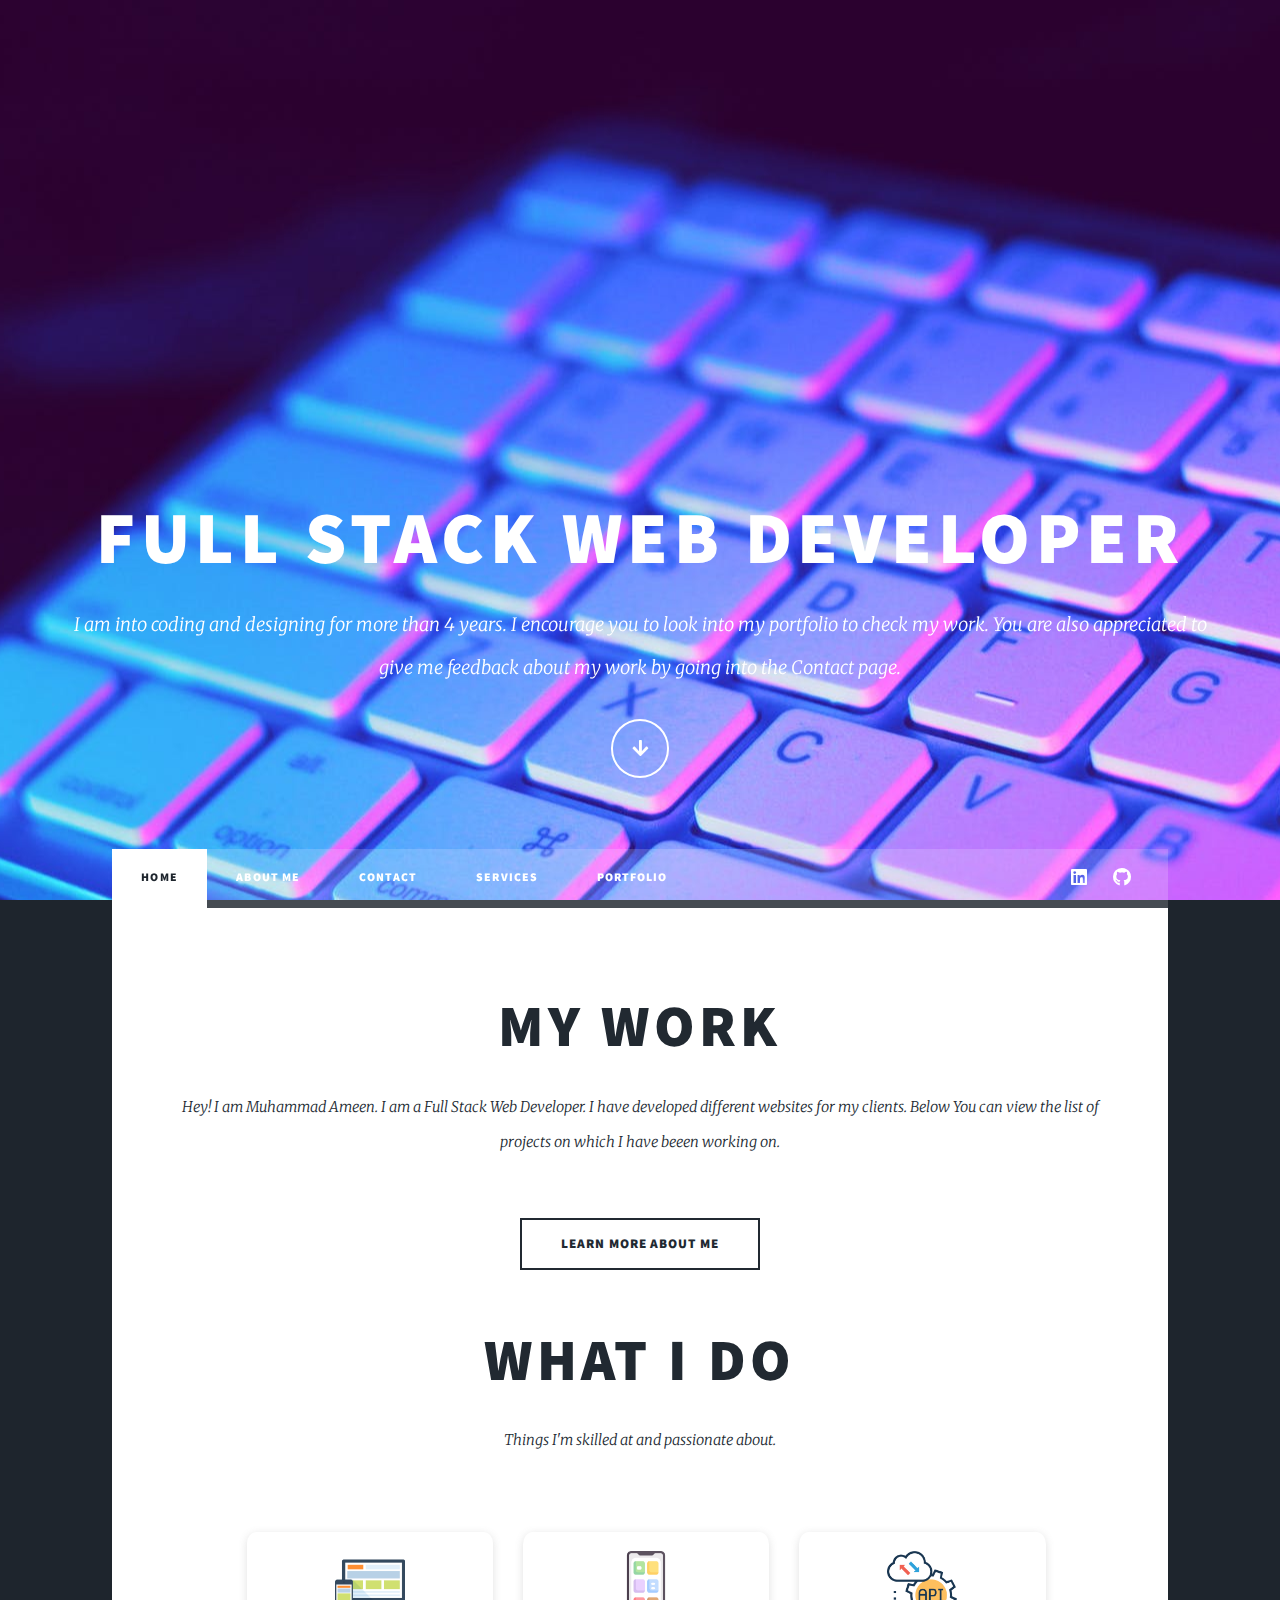
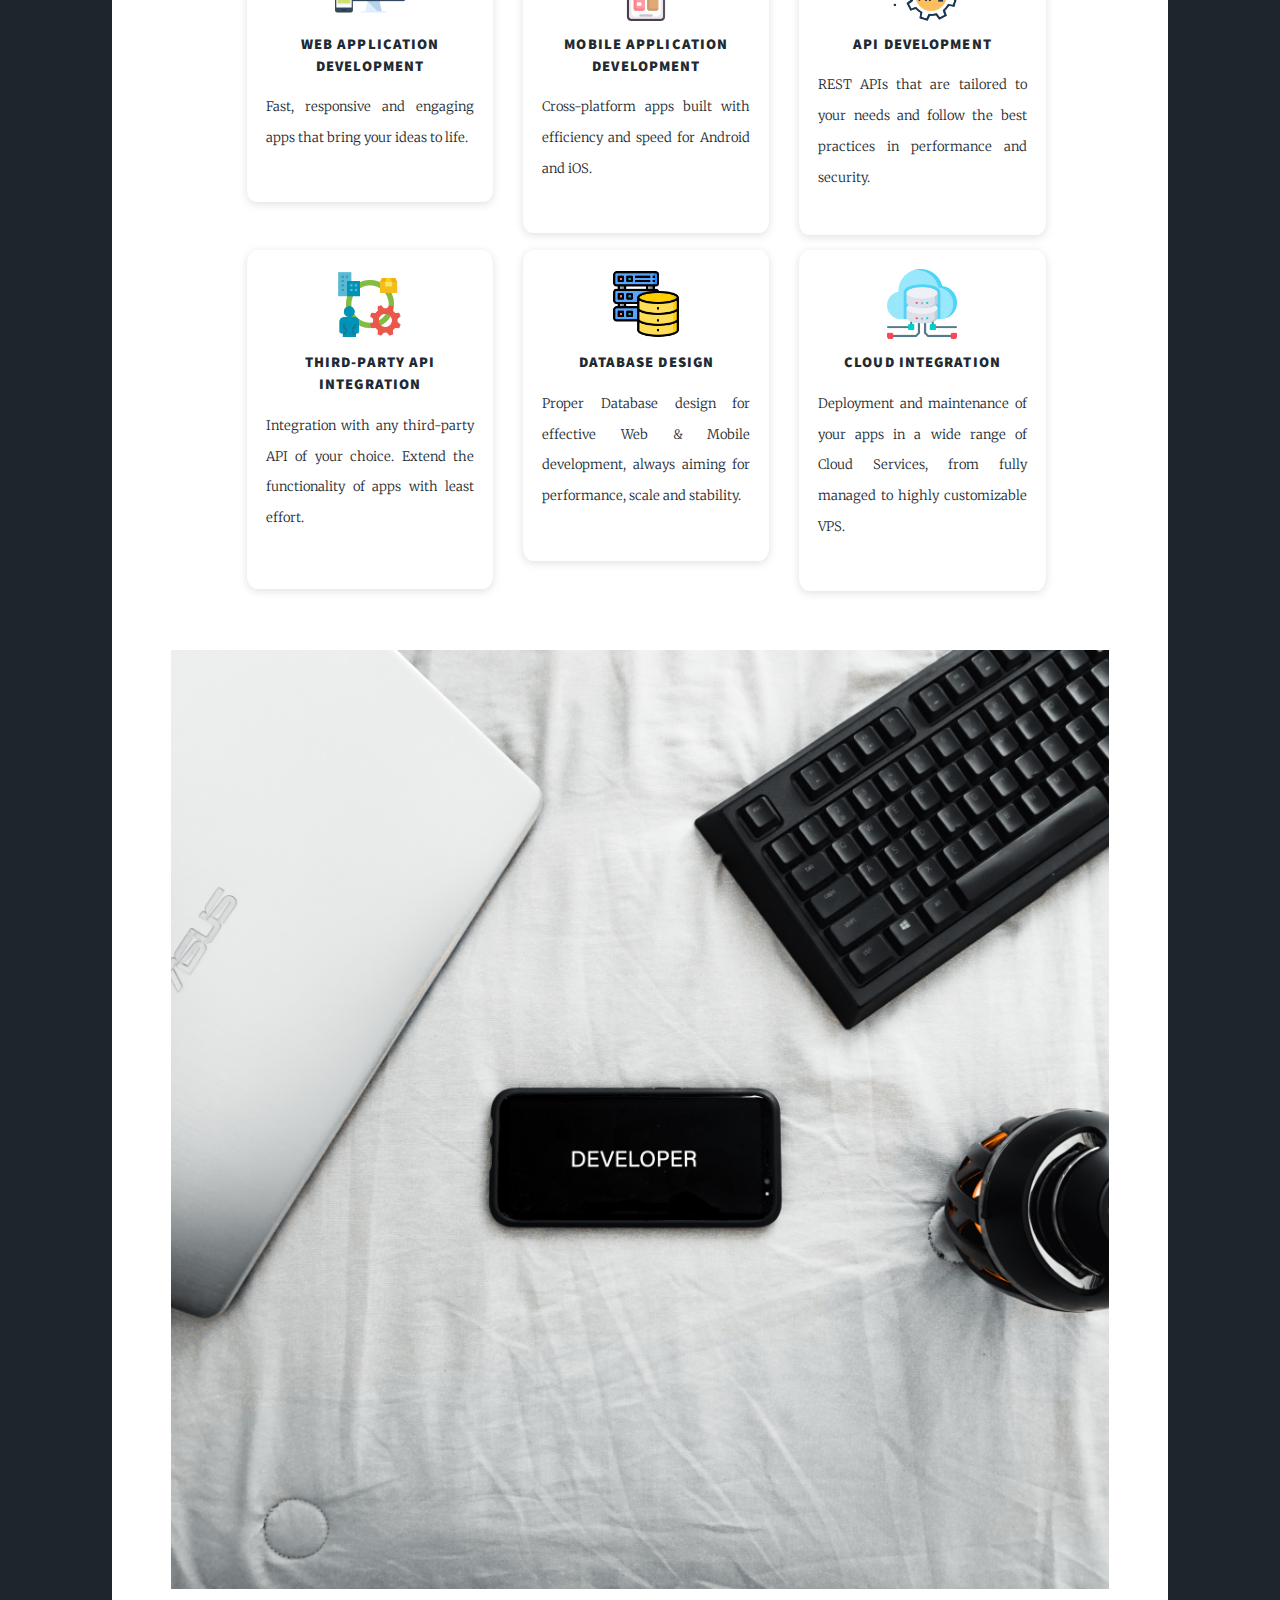
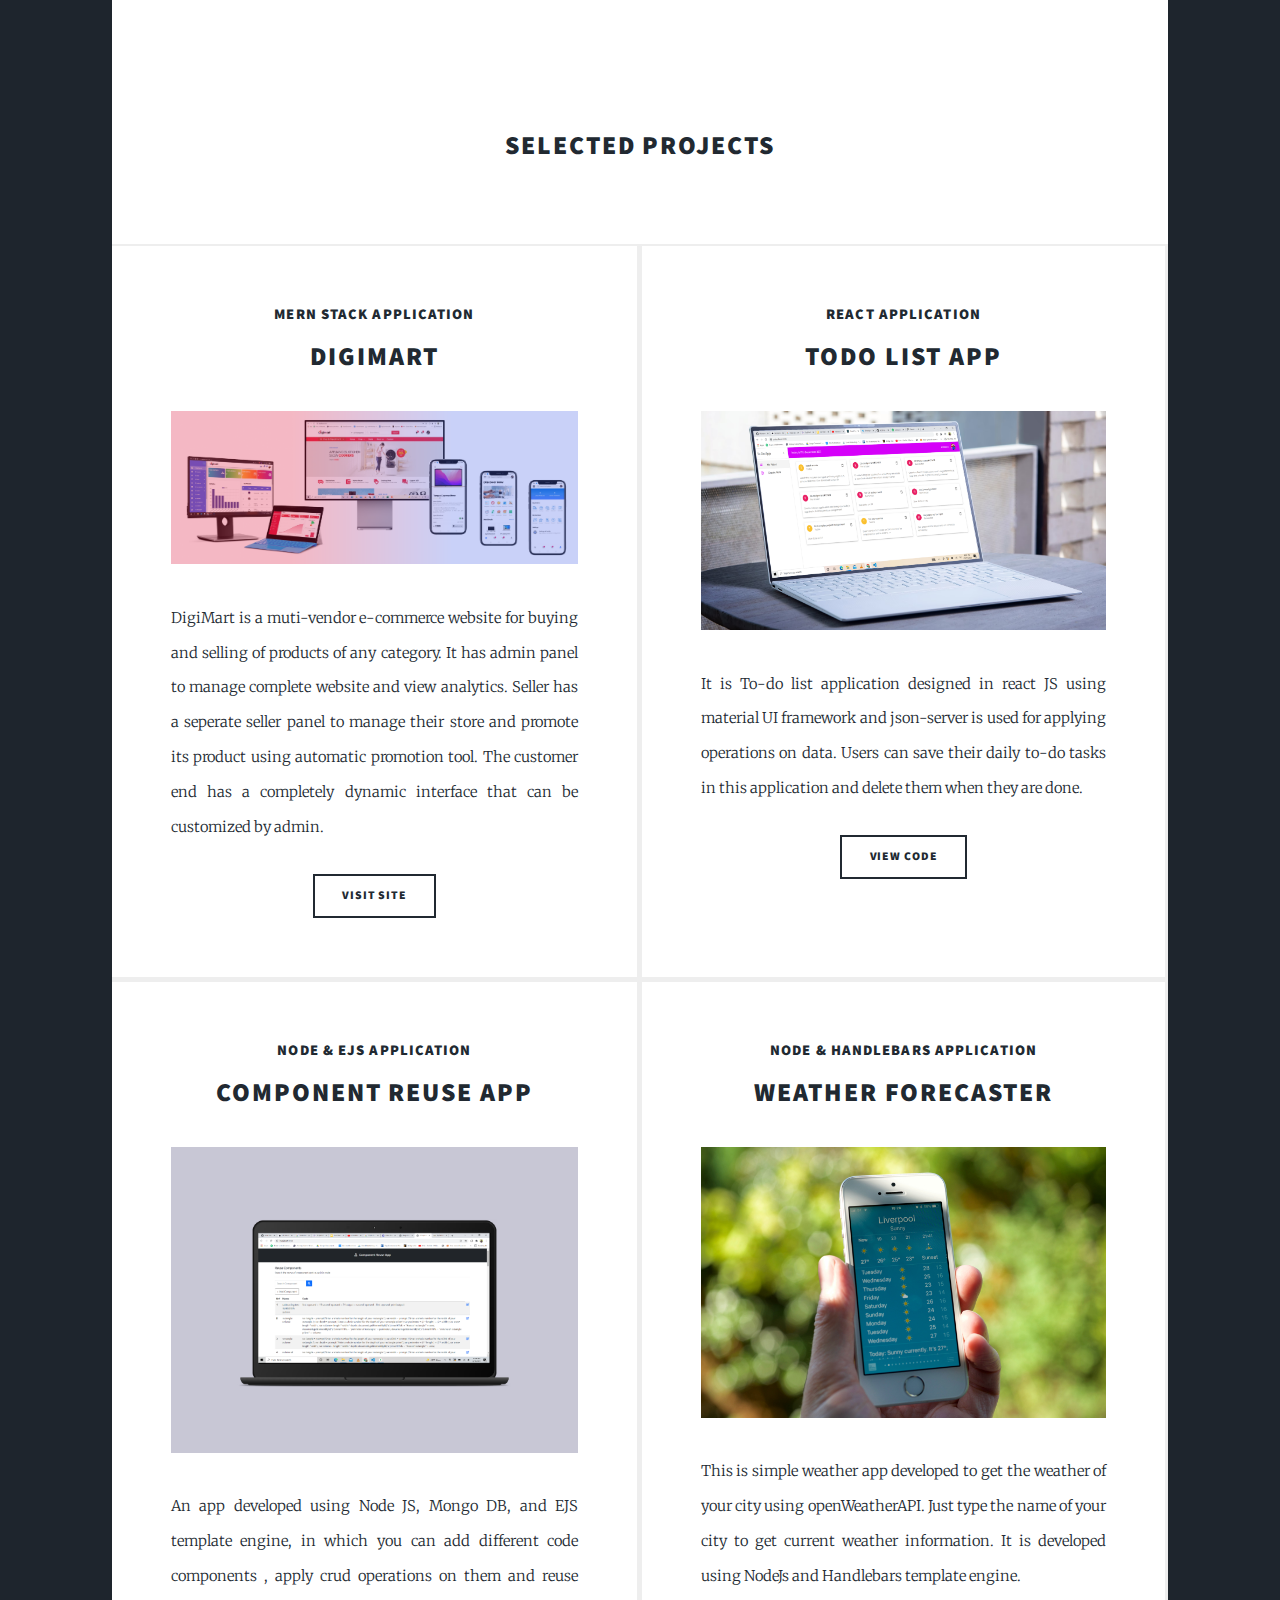
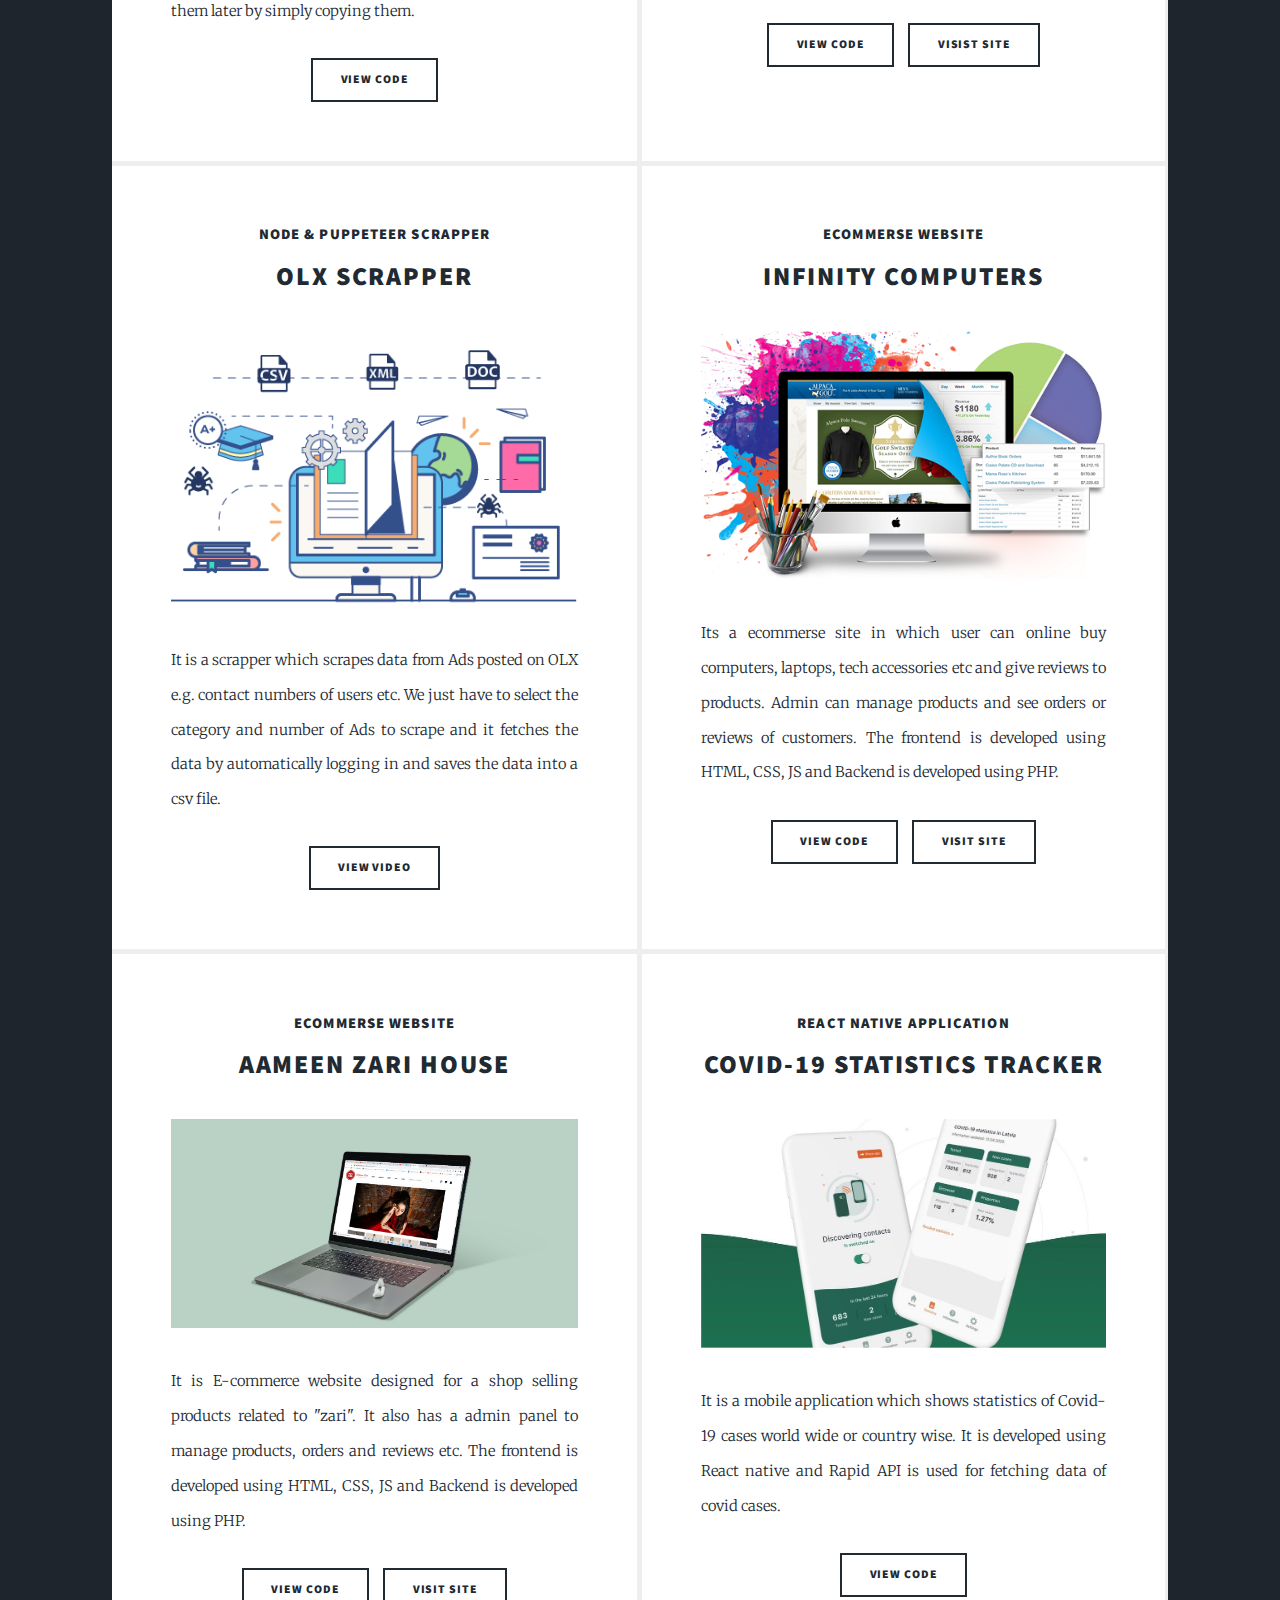
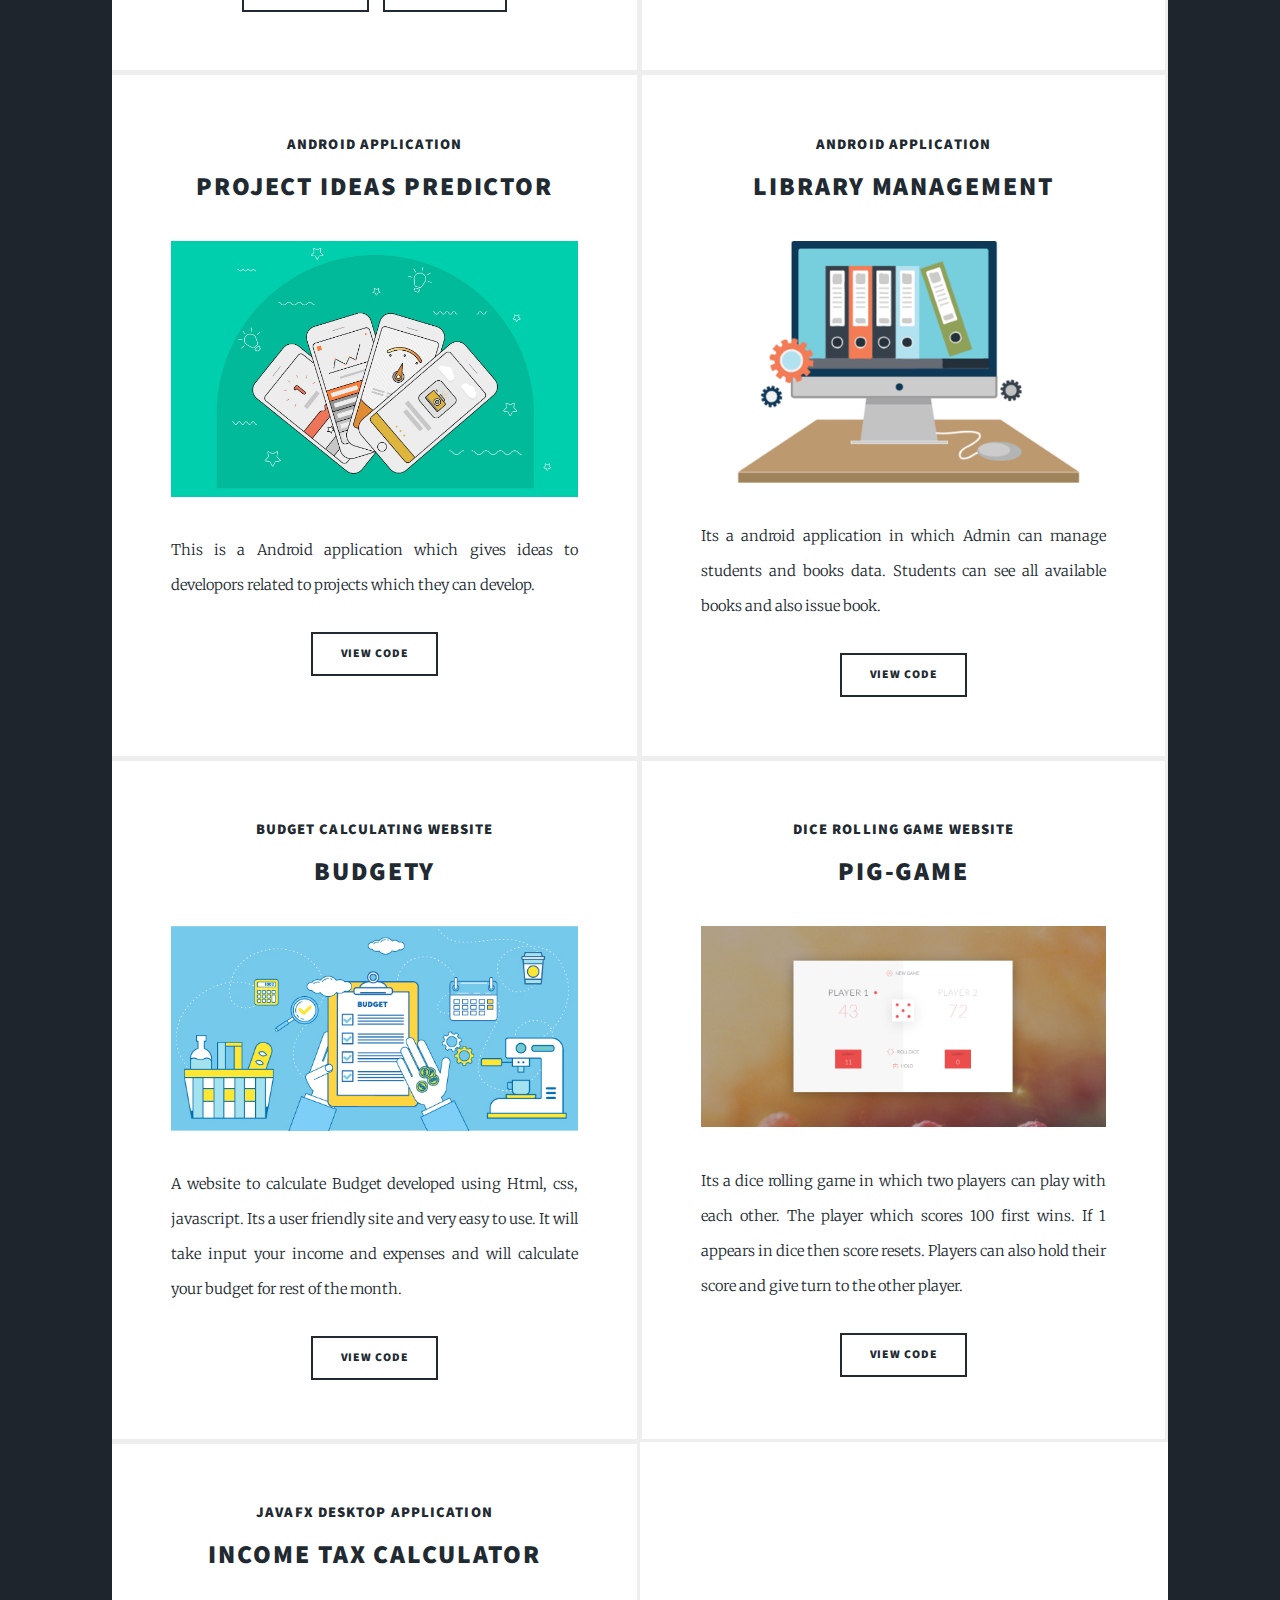
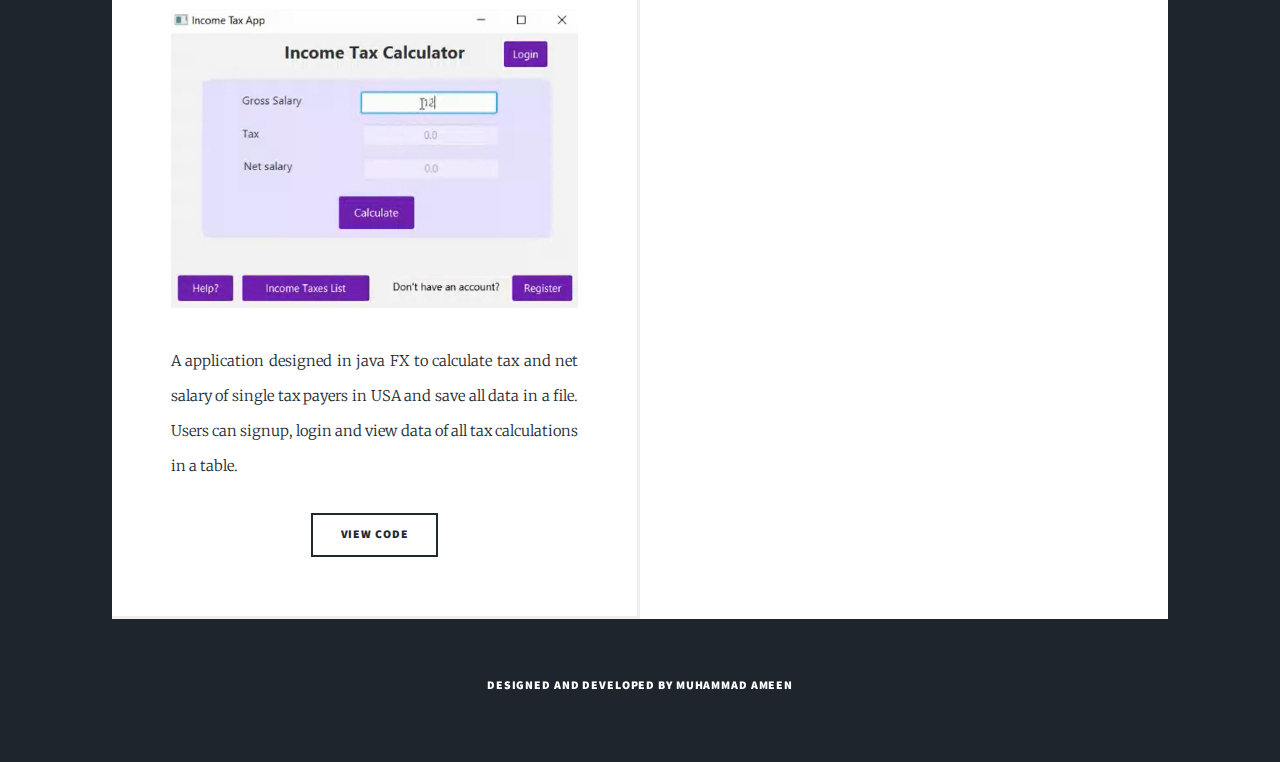
==== commit d582a49c: "changed color of footer text to white" ====
--- a/index.html
+++ b/index.html
@@ -316,7 +316,7 @@
 
 				<!-- Copyright -->
 					<div id="copyright">
-						<ul><li>Designed and developed by Muhammad Ameen</li></ul>
+						<ul><li style="color: white;">Designed and developed by Muhammad Ameen</li></ul>
 					</div>
 
 			</div>
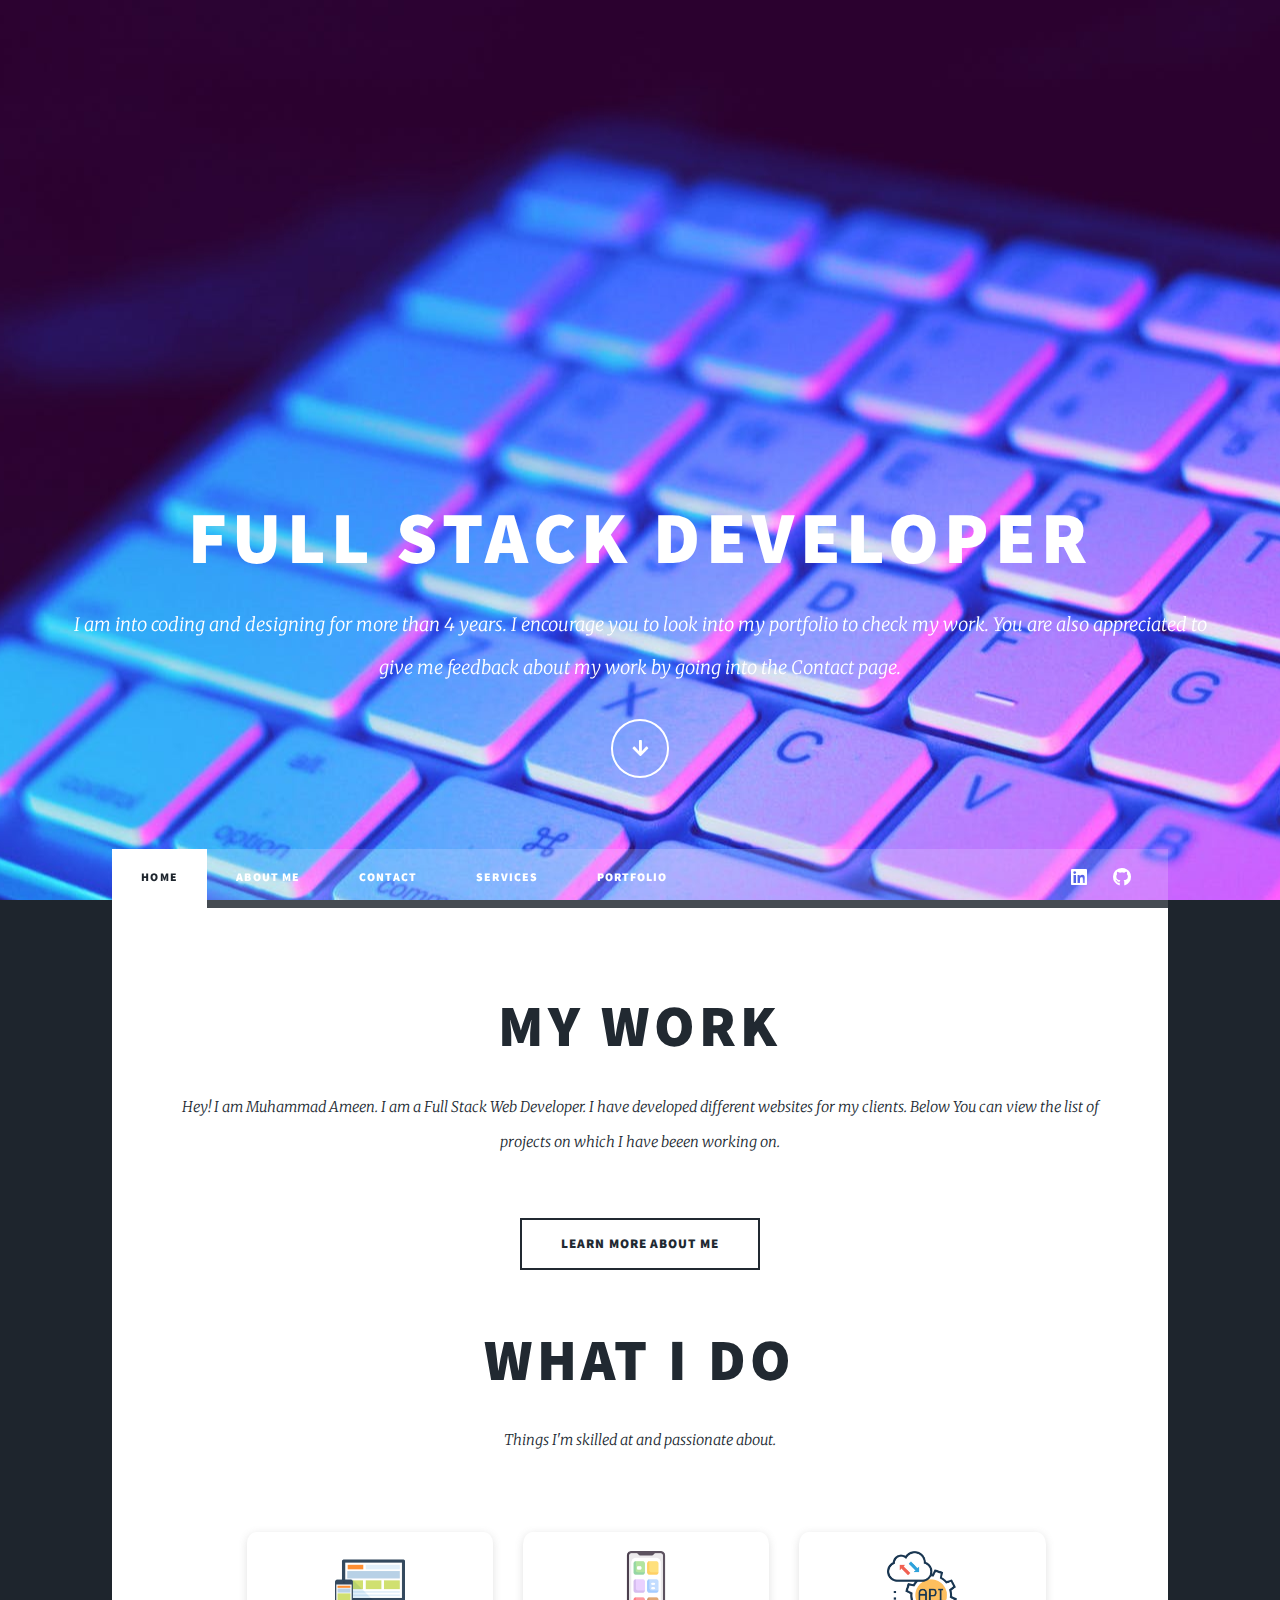
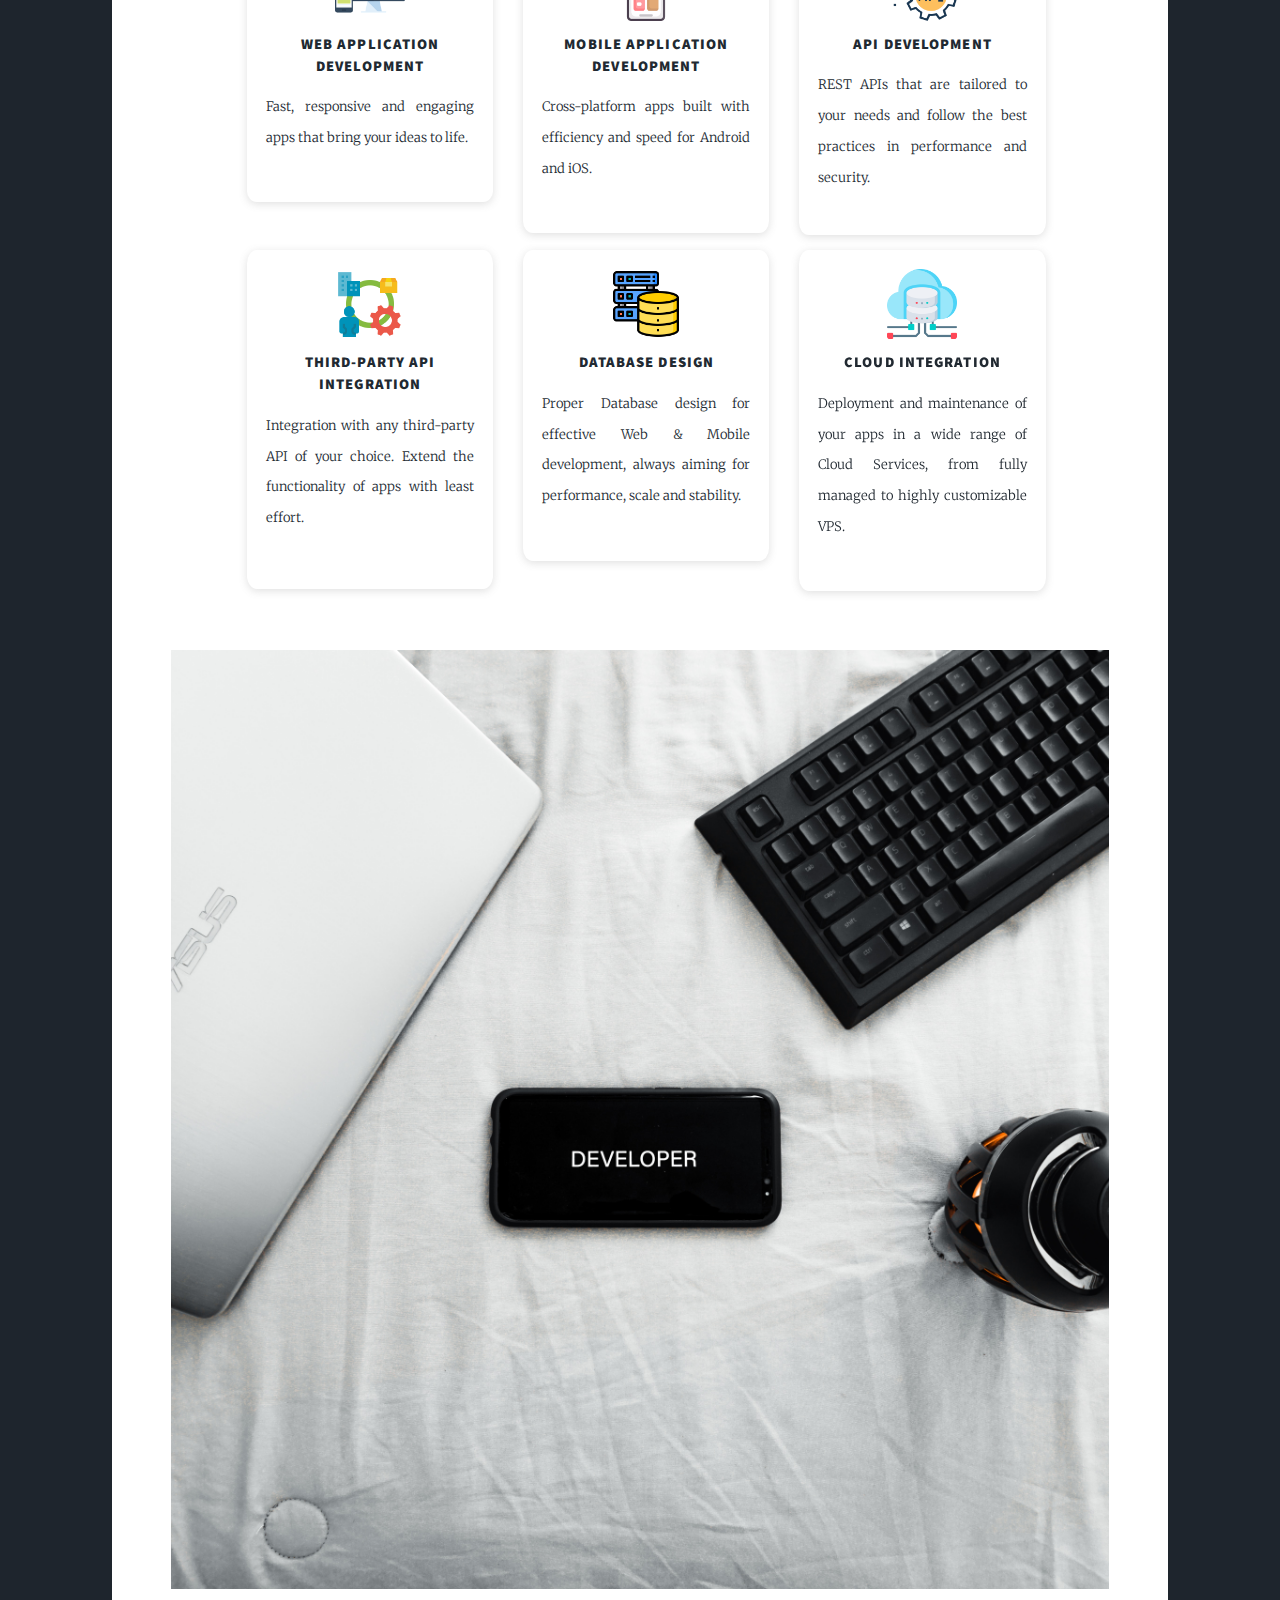
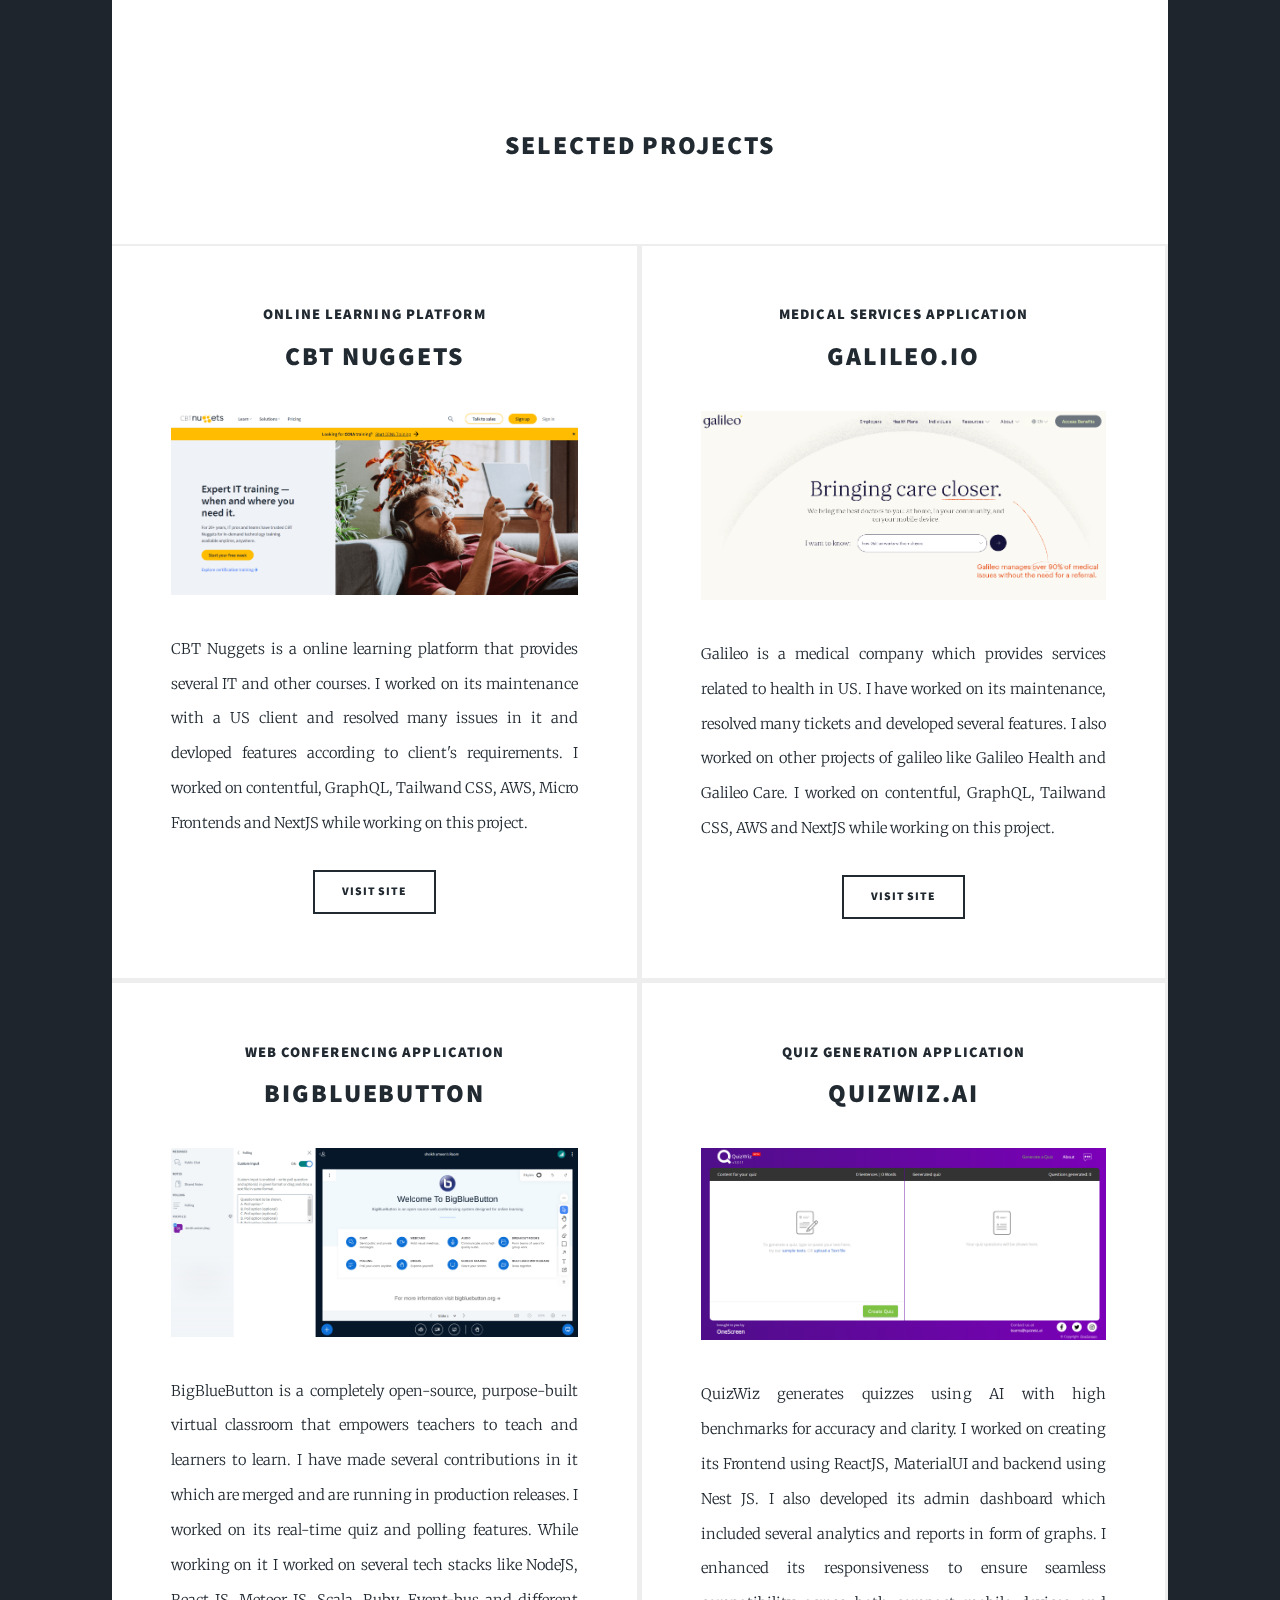
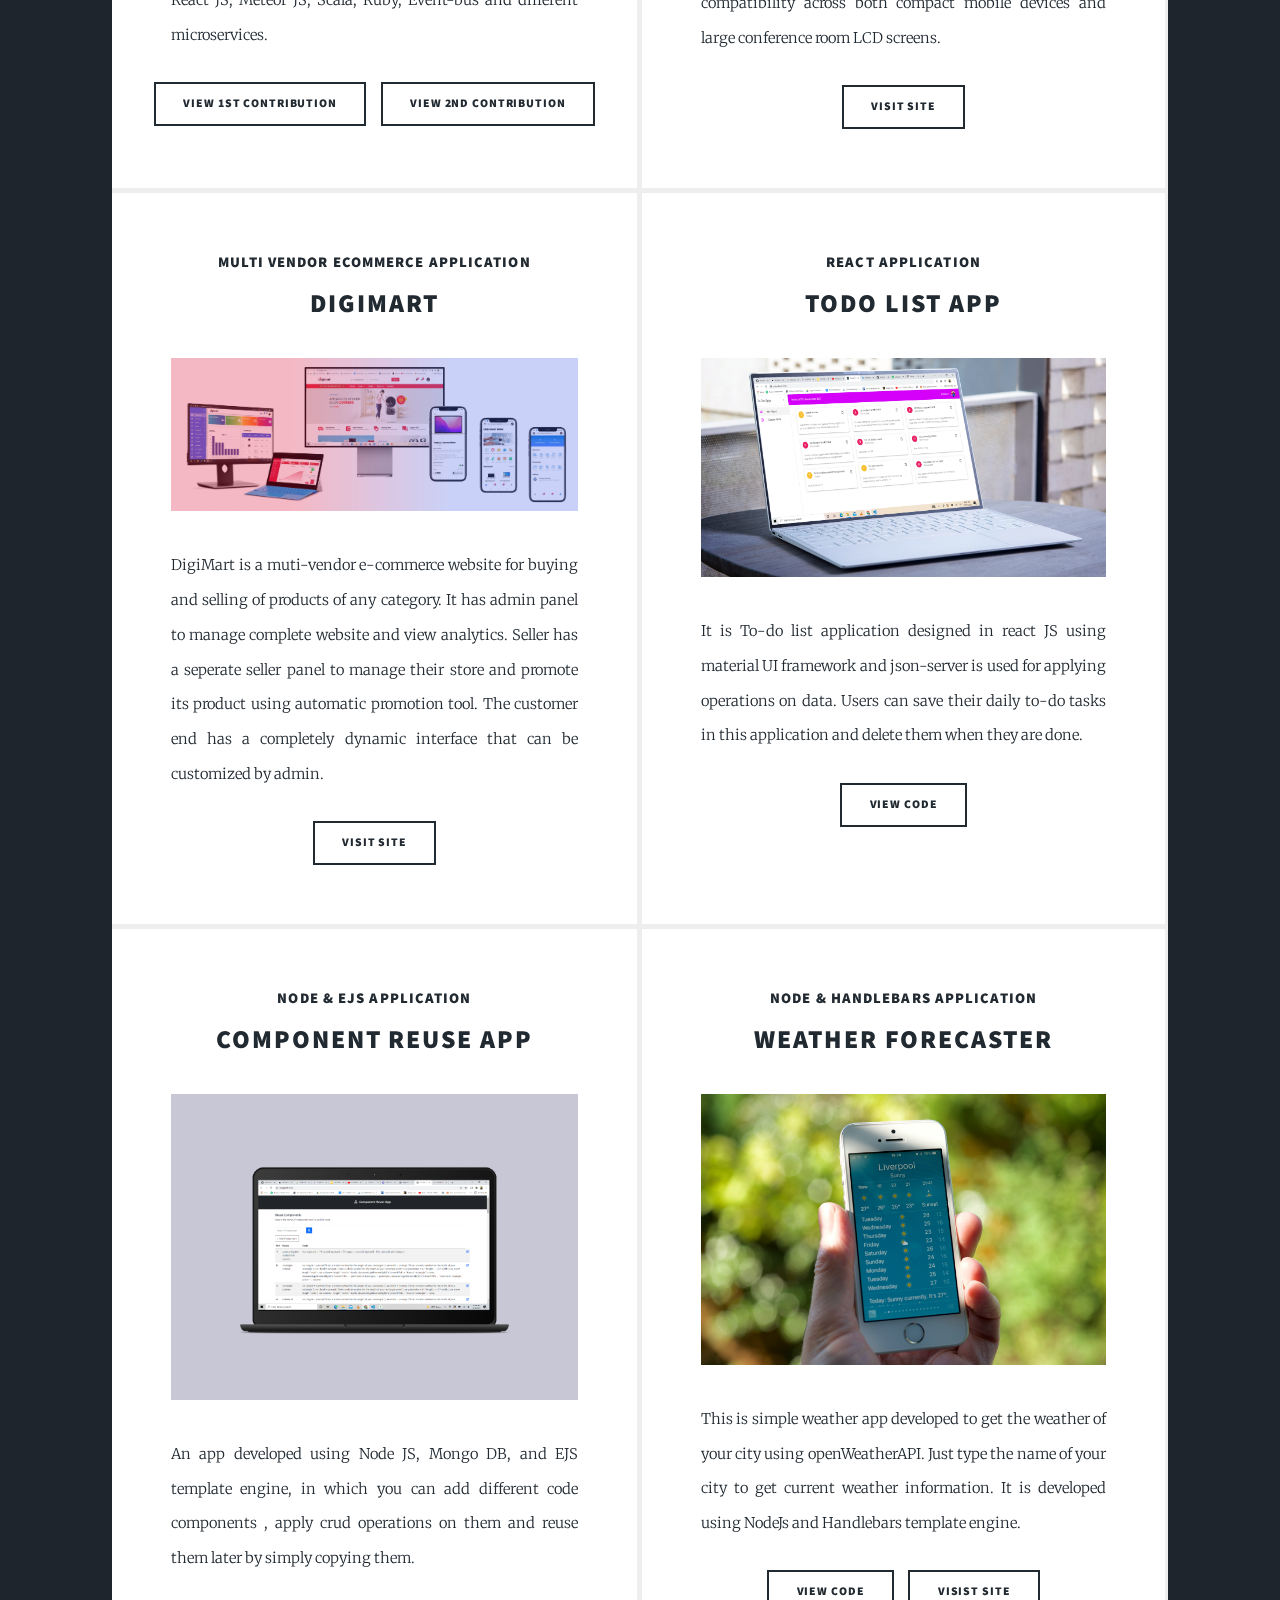
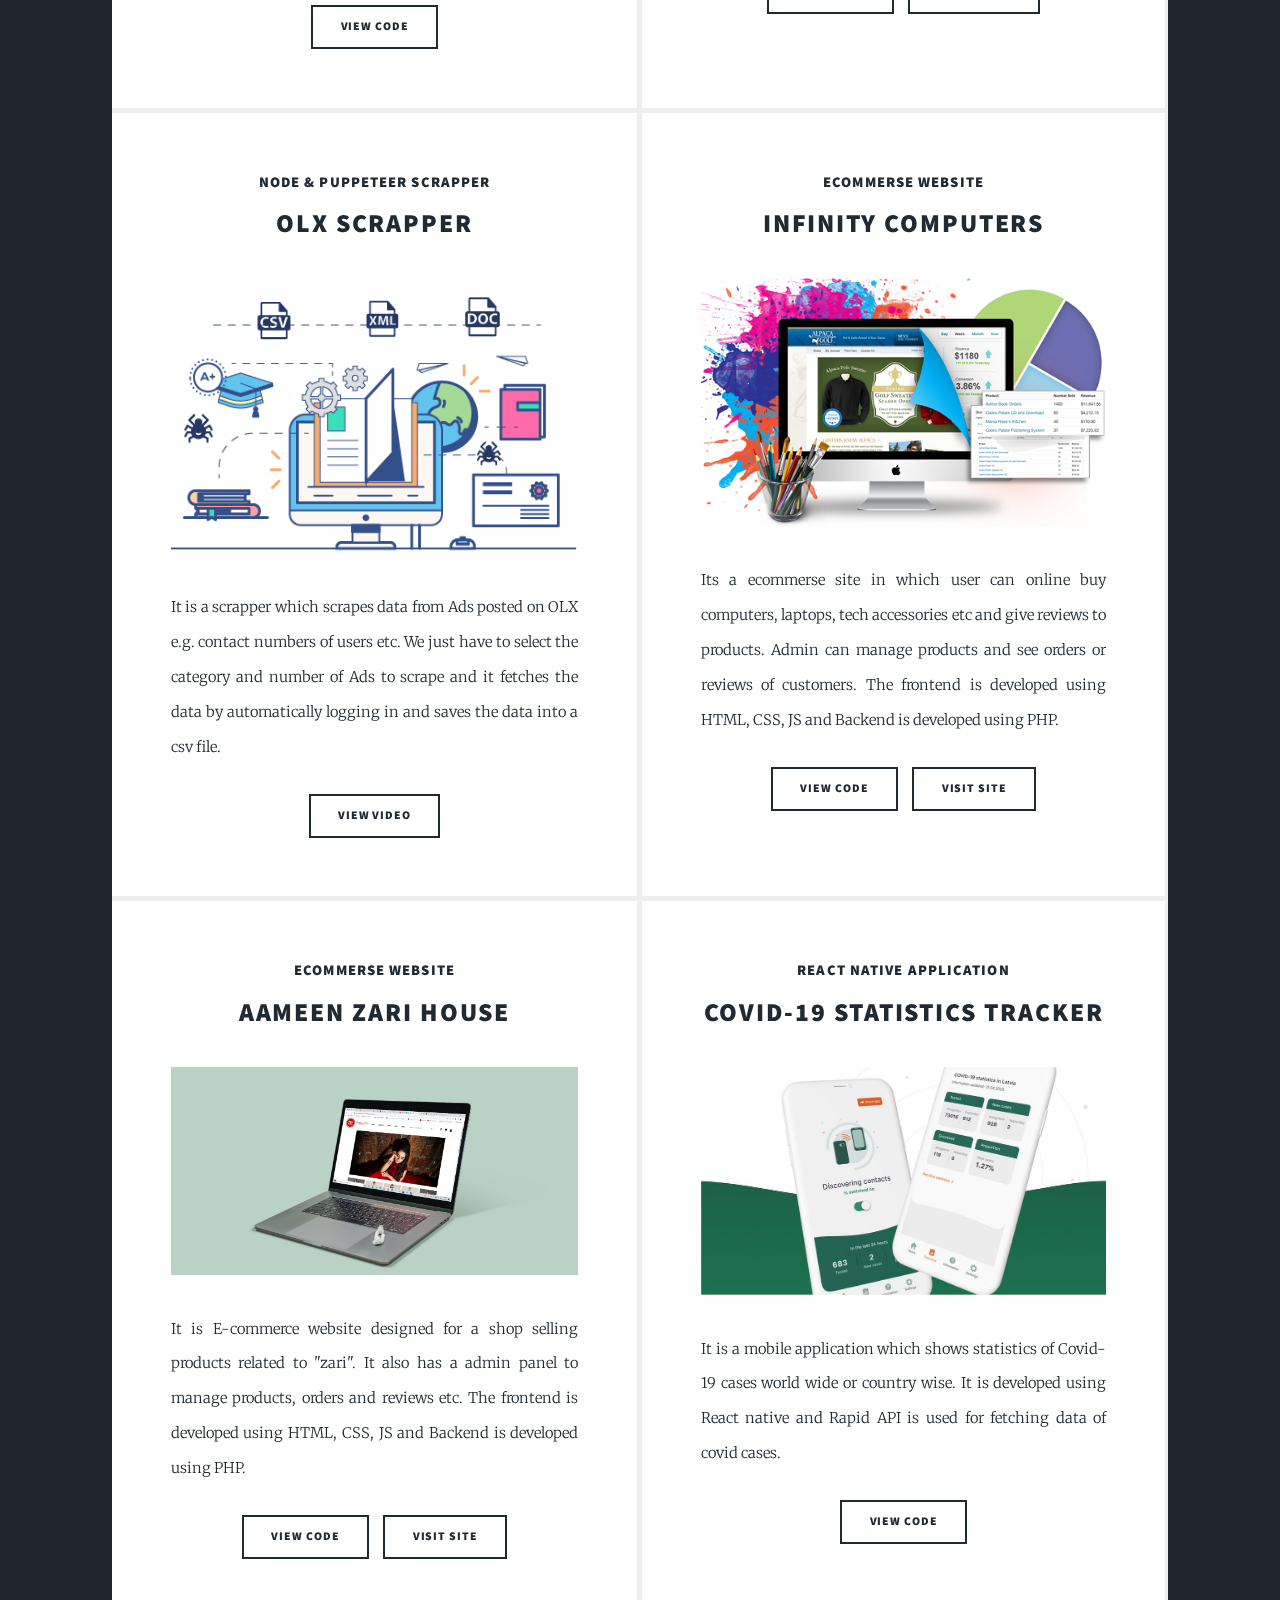
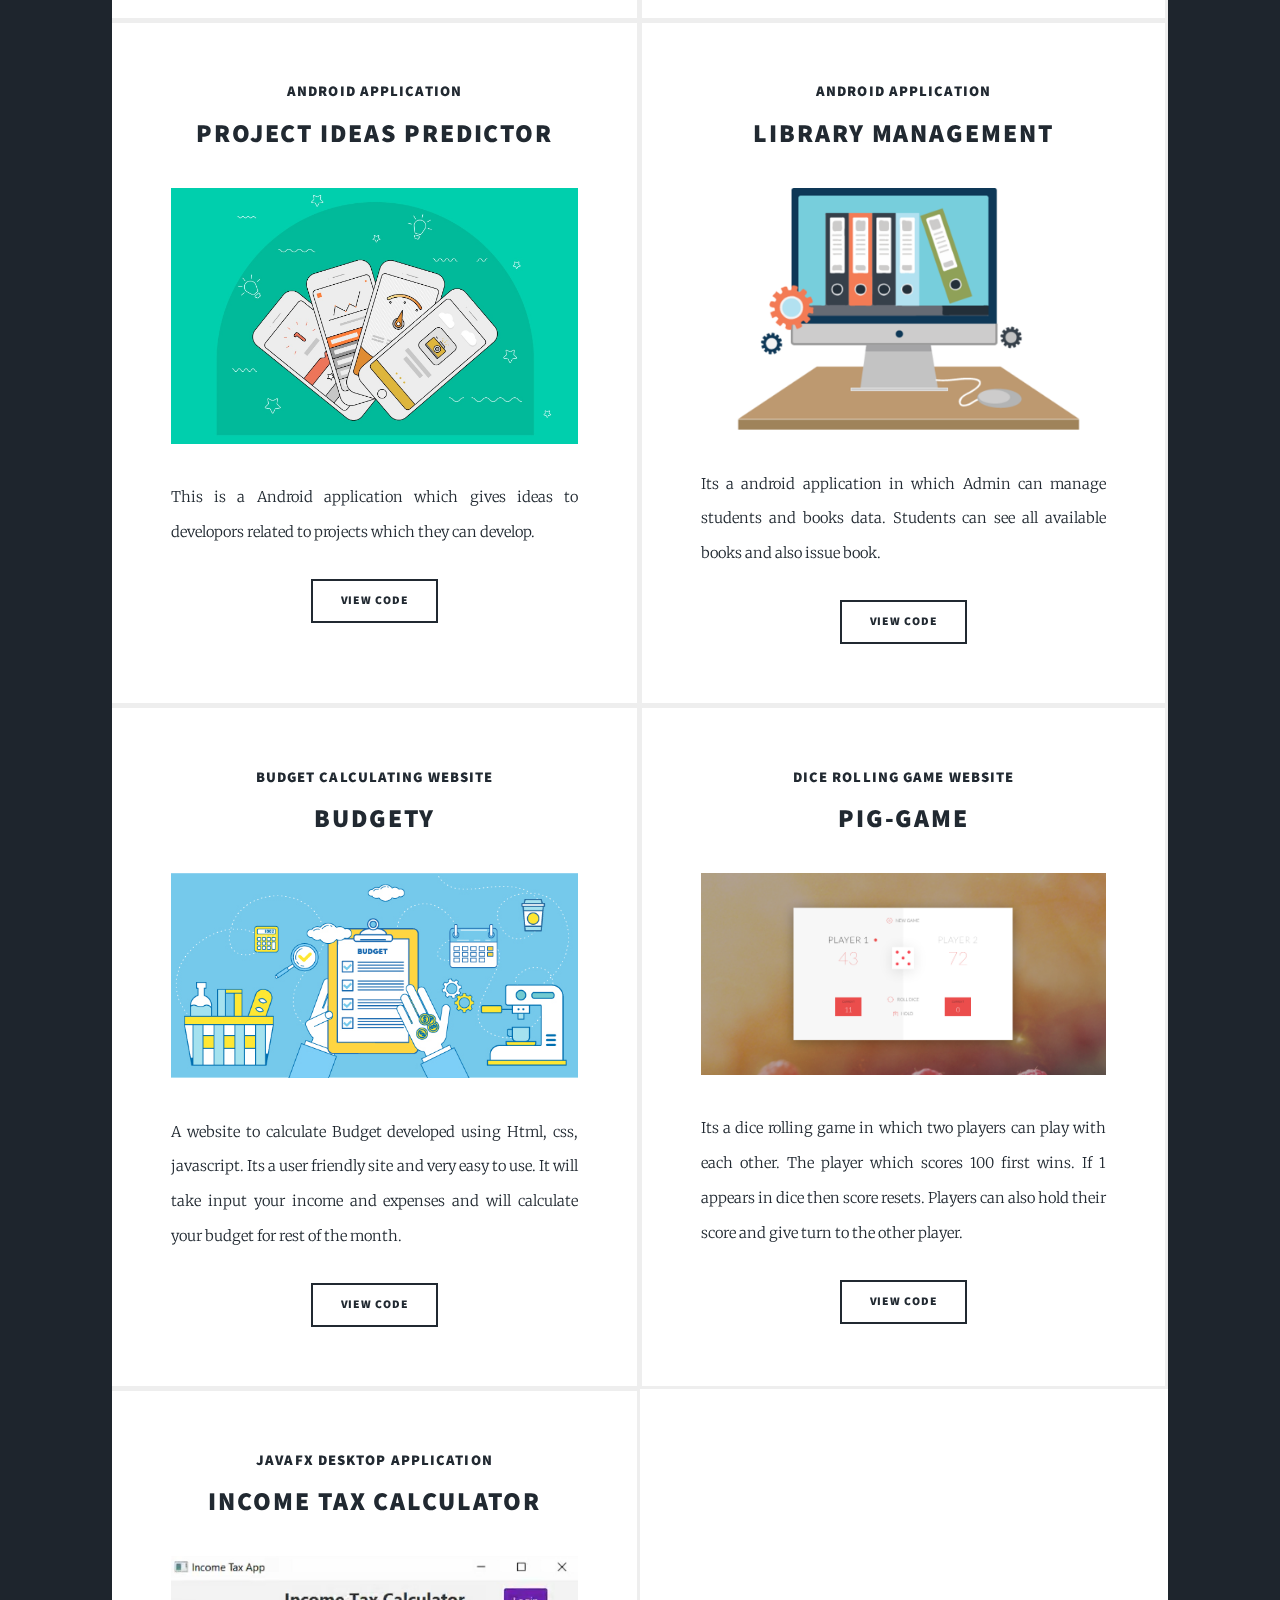
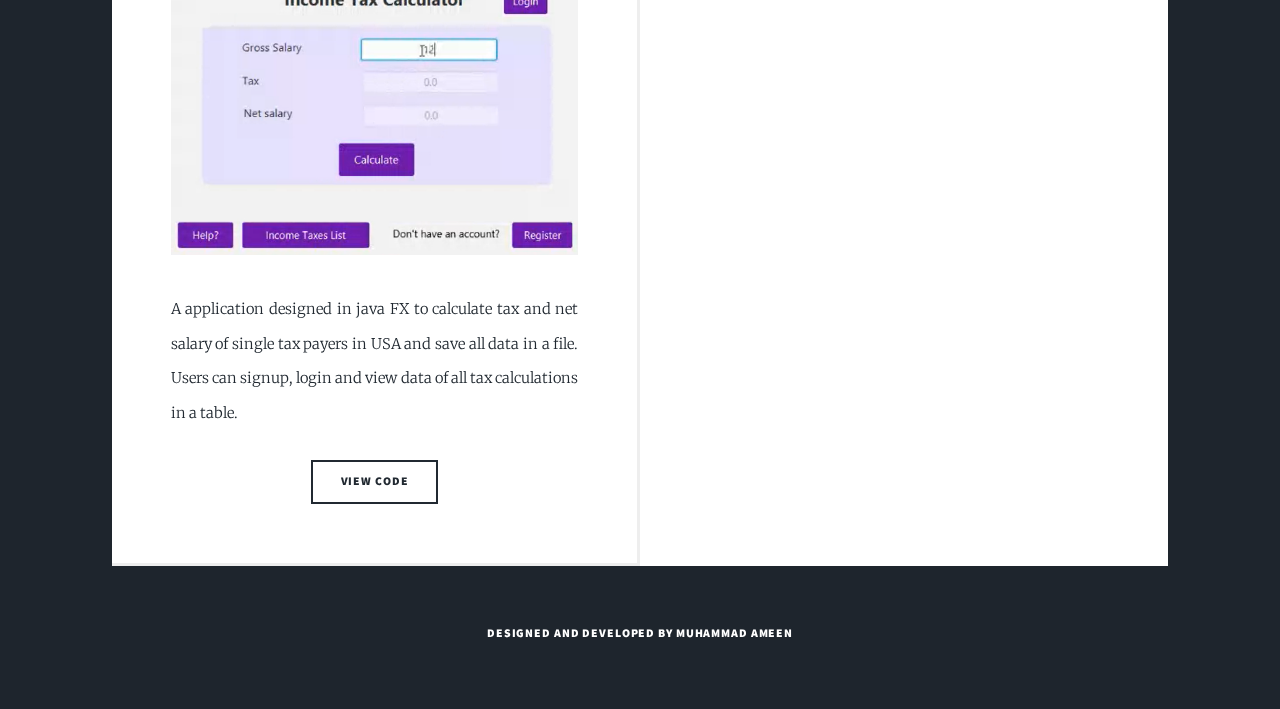
==== commit 6fe78d5e: "added some new projects" ====
--- a/index.html
+++ b/index.html
@@ -17,7 +17,7 @@
 
 				<!-- Intro -->
 					<div id="intro">
-						<h1>Full Stack Web Developer</h1>
+						<h1>Full Stack Developer</h1>
 						<p>I am into coding and designing for more than 4 years. I encourage you to look into my portfolio to check my work.
 							 You are also appreciated to give me feedback about my work by going into the Contact page.</p>
 						<ul class="actions">
@@ -133,9 +133,60 @@
 
 						<!-- Posts -->
 							<section class="posts">
-								<article>
-									<header>
-										<h4>MERN Stack Application</h4>
+
+								<article>
+									<header>
+										<h4>Online Learning Platform</h4>
+										<h2>CBT Nuggets</h2>
+									</header>
+									<a target="_blank" href="https://www.cbtnuggets.com" class="image fit"><img src="images/cbt.PNG"  alt="" /></a>
+									<p>CBT Nuggets is a online learning platform that provides several IT and other courses. I worked on its maintenance with a US client and resolved many issues in it and devloped features according to client's requirements.  I worked on contentful, GraphQL, Tailwand CSS, AWS, Micro Frontends and NextJS while working on this project.</p>
+									<ul class="actions special">
+										<li><a target="_blank" href="https://www.cbtnuggets.com" class="button">Visit Site</a></li>
+									</ul>
+								</article>
+
+								<article>
+									<header>
+										<h4>Medical Services Application</h4>
+										<h2>galileo.io</h2>
+									</header>
+									<a target="_blank" href="https://galileo.io/" class="image fit"><img src="images/galileo.PNG"  alt="" /></a>
+									<p>Galileo is a medical company which provides services related to health in US. I have worked on its maintenance, resolved many tickets and developed several features. I also worked on other projects of galileo like Galileo Health and Galileo Care. I worked on contentful, GraphQL, Tailwand CSS, AWS and NextJS while working on this project.</p>
+									<ul class="actions special">
+										<li><a target="_blank" href="https://galileo.io/" class="button">Visit Site</a></li>
+									</ul>
+								</article>
+
+								
+								<article>
+									<header>
+										<h4>Web Conferencing Application</h4>
+										<h2>Bigbluebutton</h2>
+									</header>
+									<a target="_blank" href="http://bigbluebutton.org/" class="image fit"><img src="images/bigblue.PNG"  alt="" /></a>
+									<p>BigBlueButton is a completely open-source, purpose-built virtual classroom that empowers teachers to teach and learners to learn. I have made several contributions in it which are merged and are running in production releases. I worked on its real-time quiz and polling features. While working on it I worked on several tech stacks like NodeJS, React JS, Meteor JS, Scala, Ruby, Event-bus and different microservices.</p>
+									<ul class="actions special">
+										<li><a target="_blank" href="https://github.com/bigbluebutton/bigbluebutton/pull/14666" class="button">View 1st Contribution</a></li>
+										<li><a target="_blank" href="https://github.com/bigbluebutton/bigbluebutton/pull/15607" class="button">View 2nd Contribution</a></li>
+									</ul>
+								</article>
+
+								<article>
+									<header>
+										<h4>Quiz Generation Application</h4>
+										<h2>quizwiz.ai</h2>
+									</header>
+									<a target="_blank" href="https://quizwiz.ai/" class="image fit"><img src="images/quiz-wiz.PNG"  alt="" /></a>
+									<p>QuizWiz generates quizzes using AI with high benchmarks for accuracy and clarity. I worked on creating its Frontend using ReactJS, MaterialUI and backend using Nest JS. I also developed its admin dashboard which included several analytics and reports in form of graphs. I enhanced its responsiveness to ensure seamless compatibility across both compact mobile devices and large conference room LCD screens. </p>
+									<ul class="actions special">
+										<li><a target="_blank" href="https://quizwiz.ai/" class="button">Visit Site</a></li>
+									</ul>
+								</article>
+
+								<article>
+									<header>
+										<h4>Multi Vendor Ecommerce Application</h4>
 										<h2>DigiMart</h2>
 									</header>
 									<a target="_blank" href="https://digimart-buyer.netlify.app" class="image fit"><img src="images/digimartPic.PNG"  alt="" /></a>
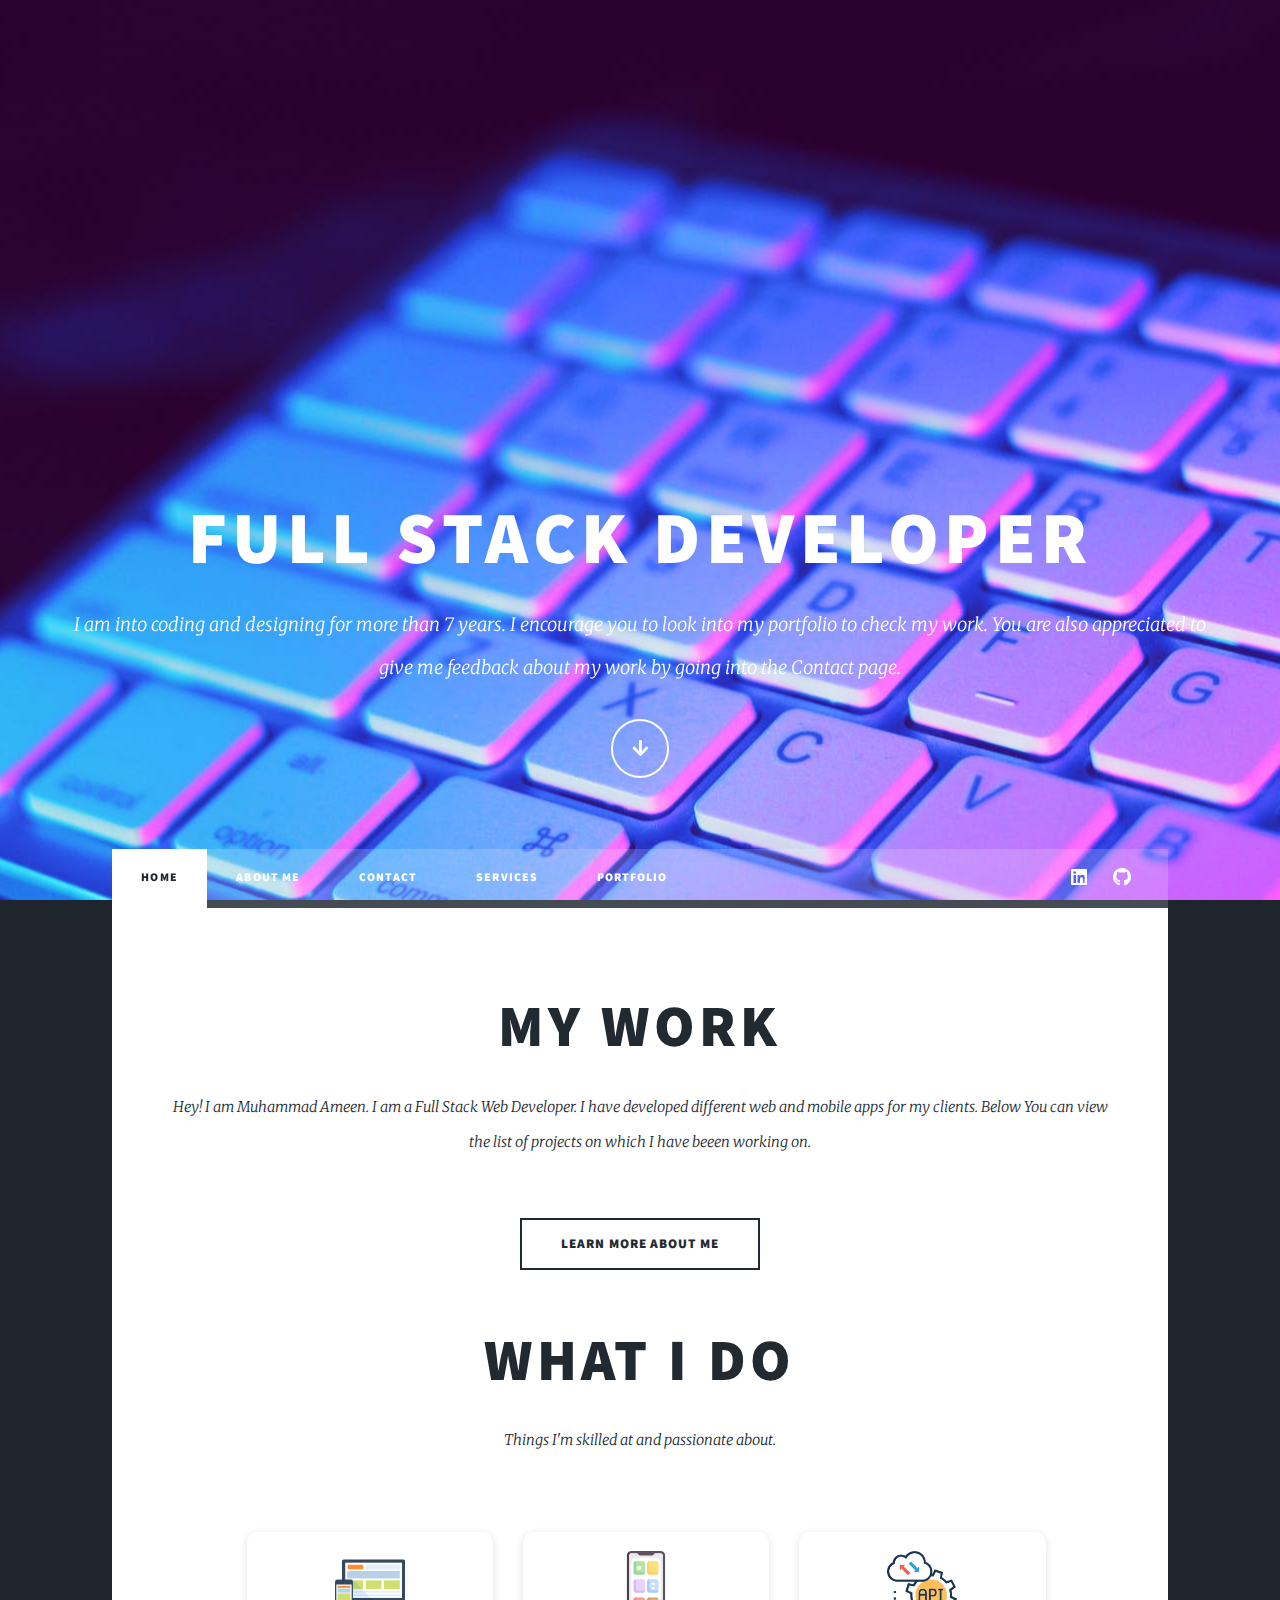
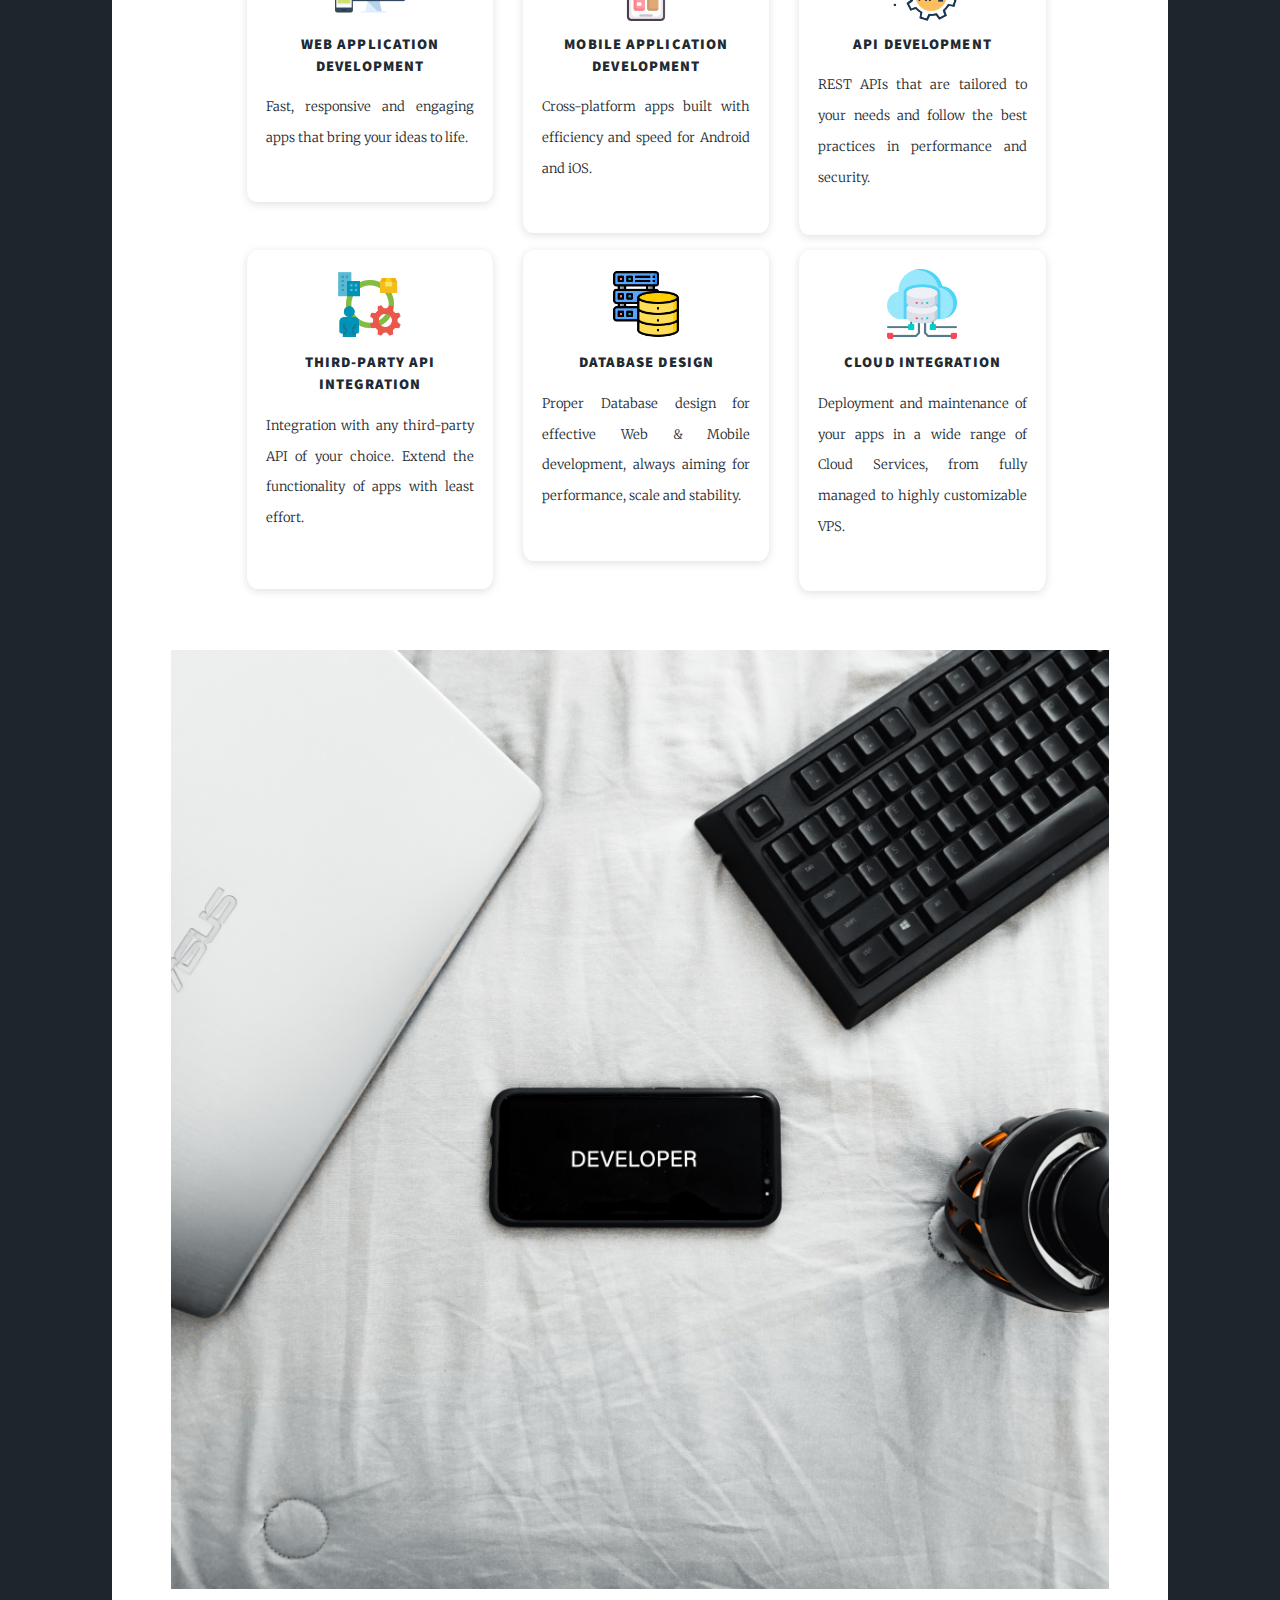
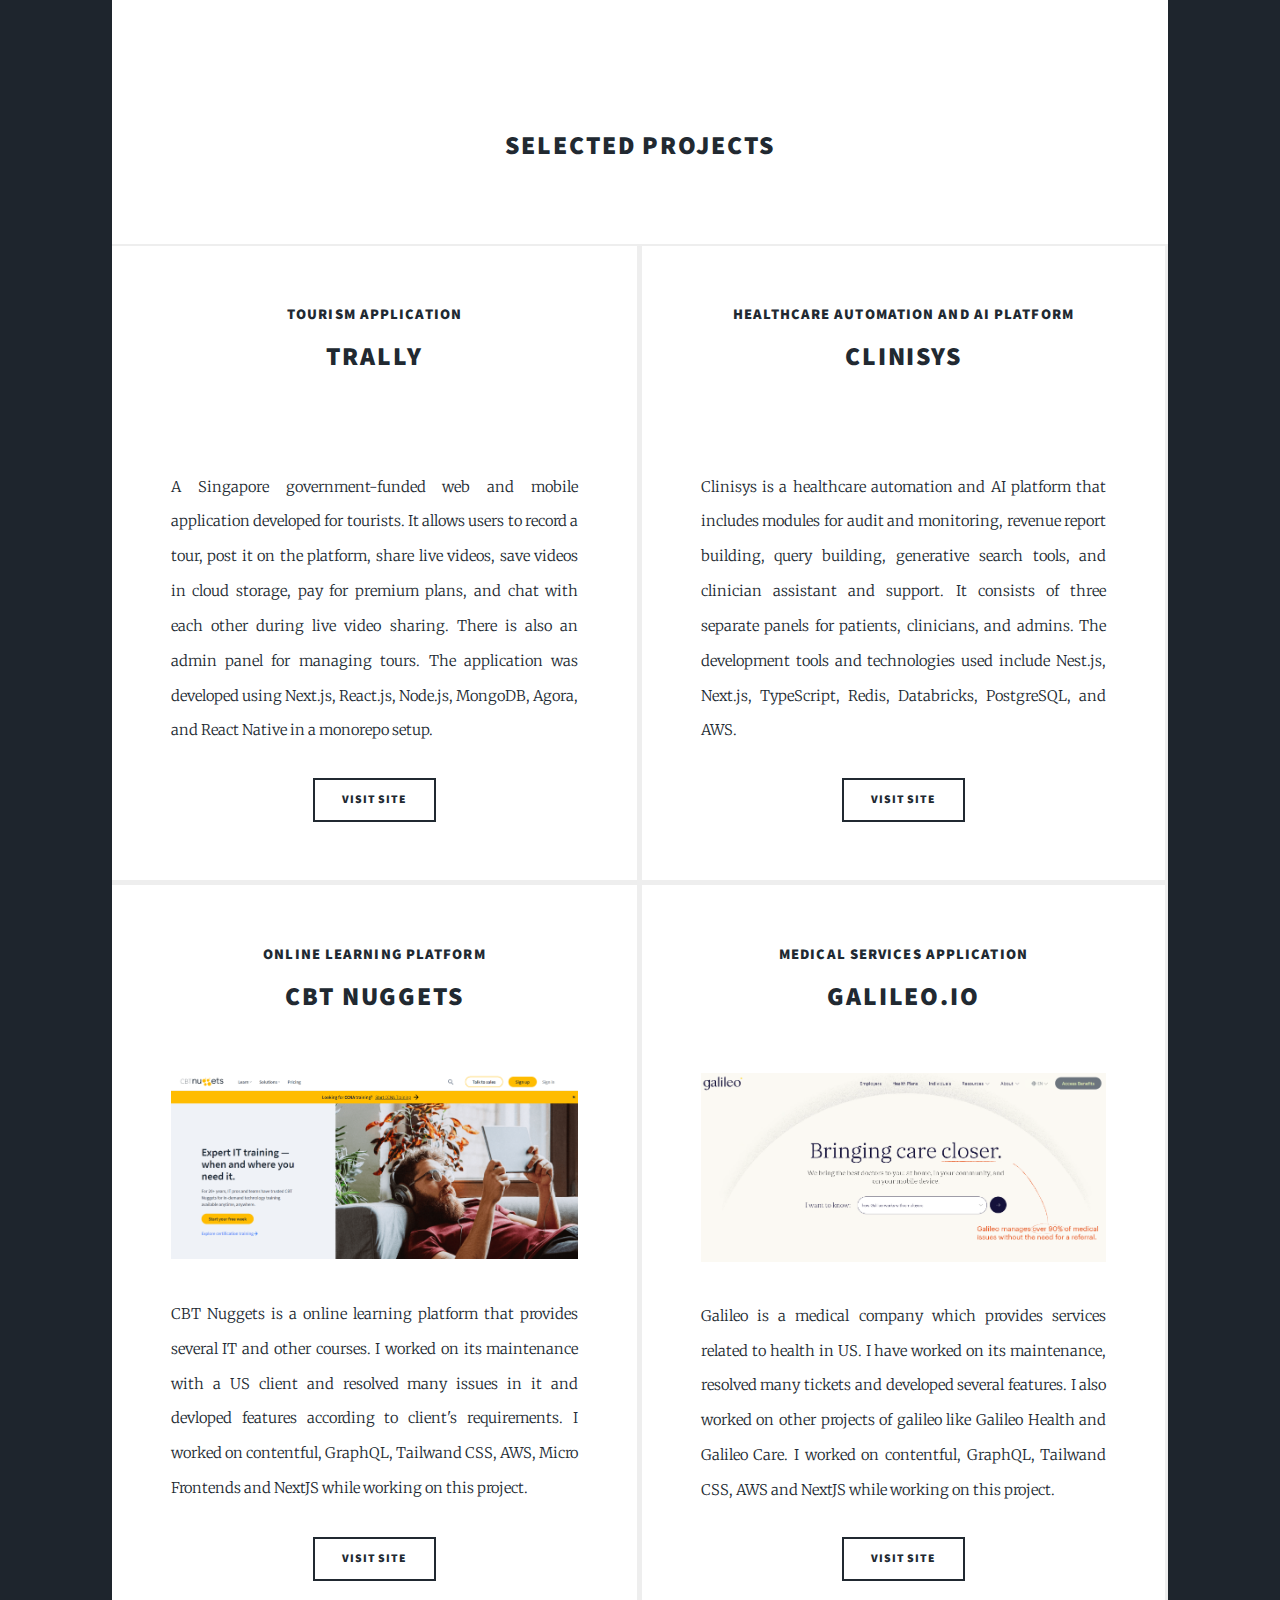
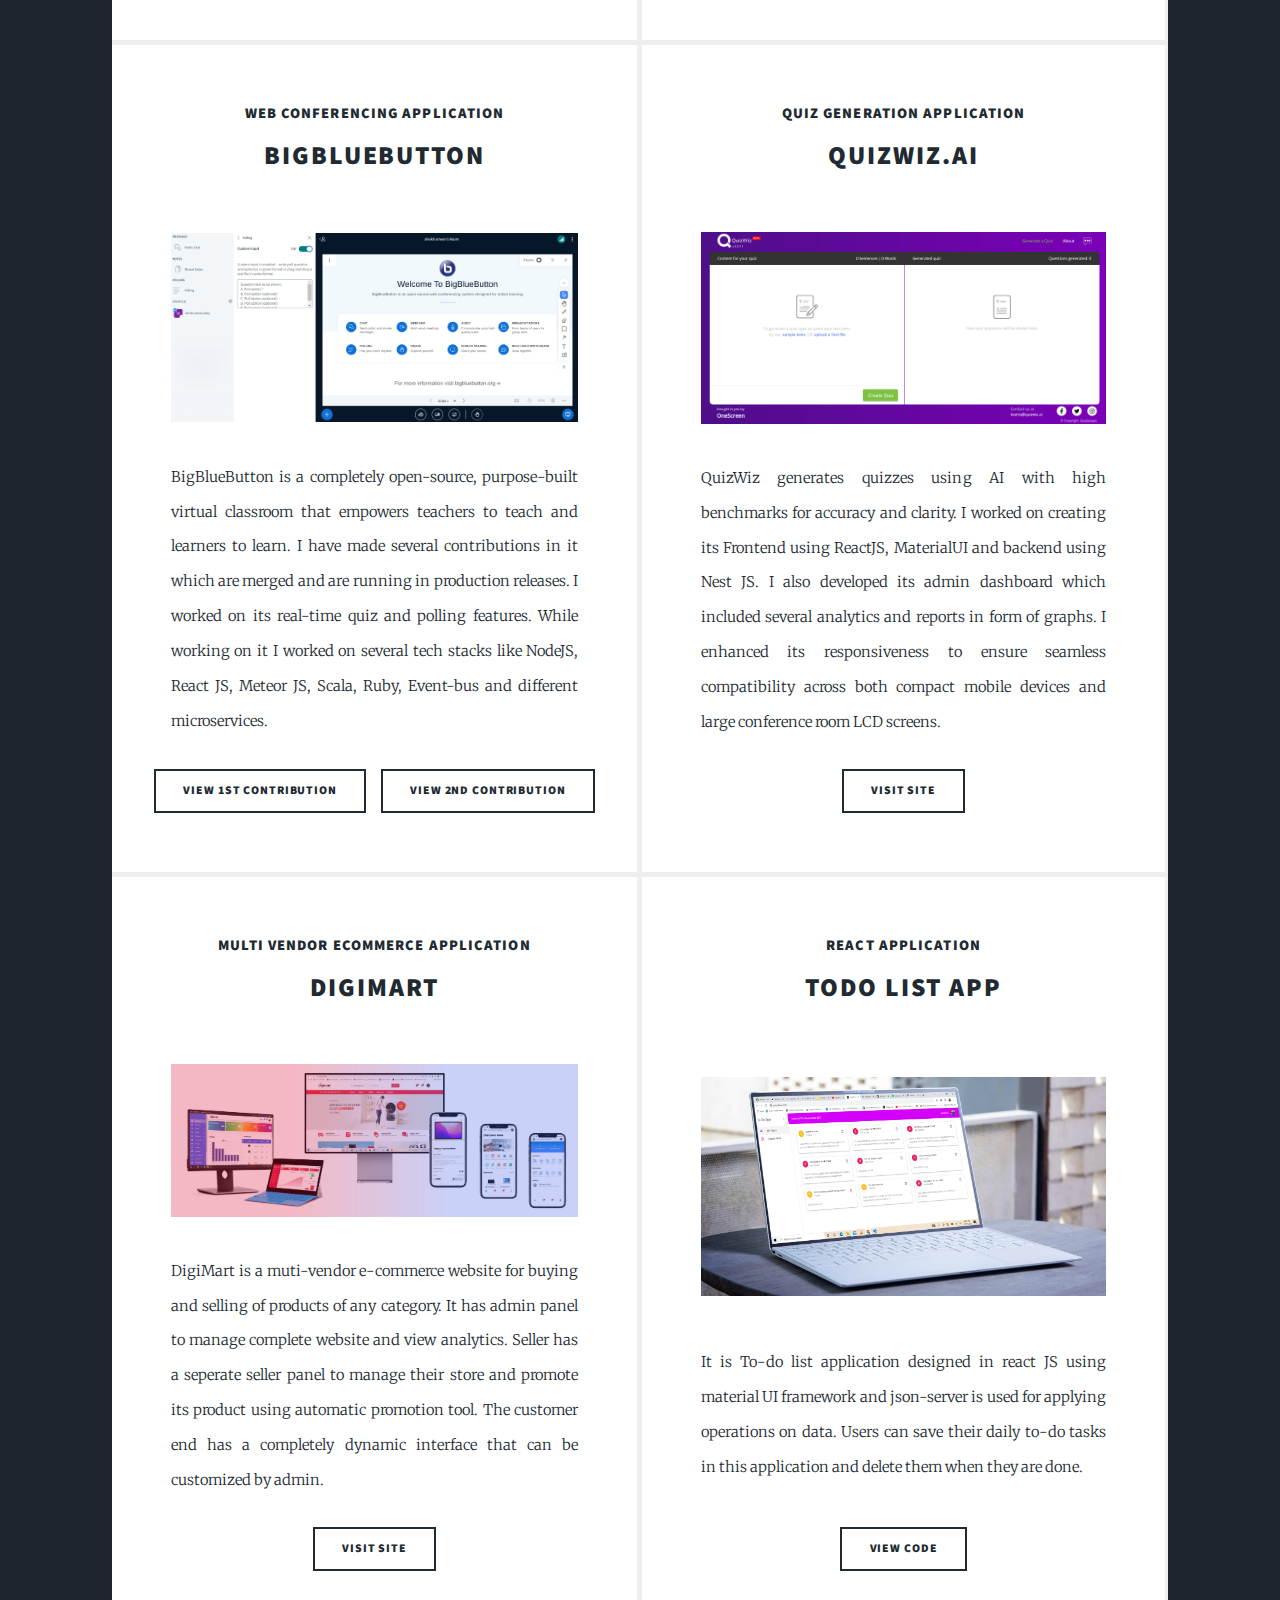
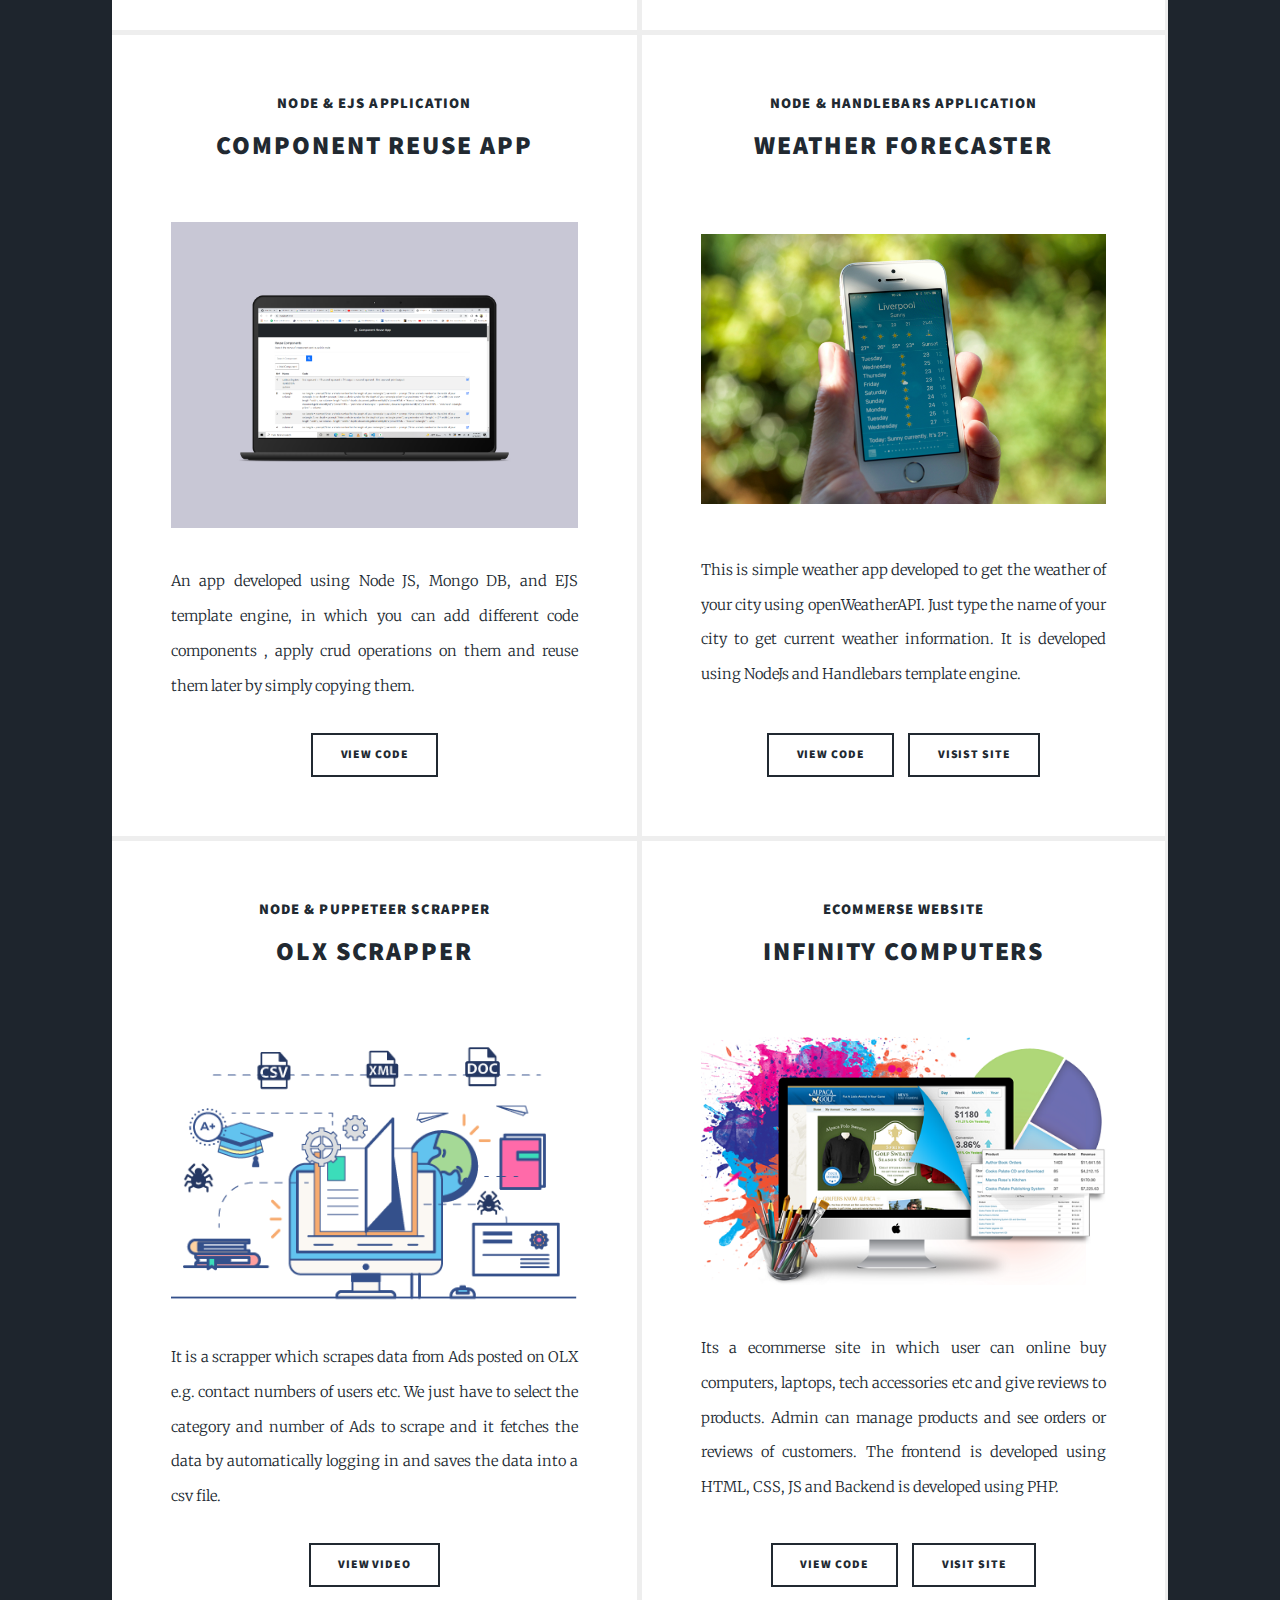
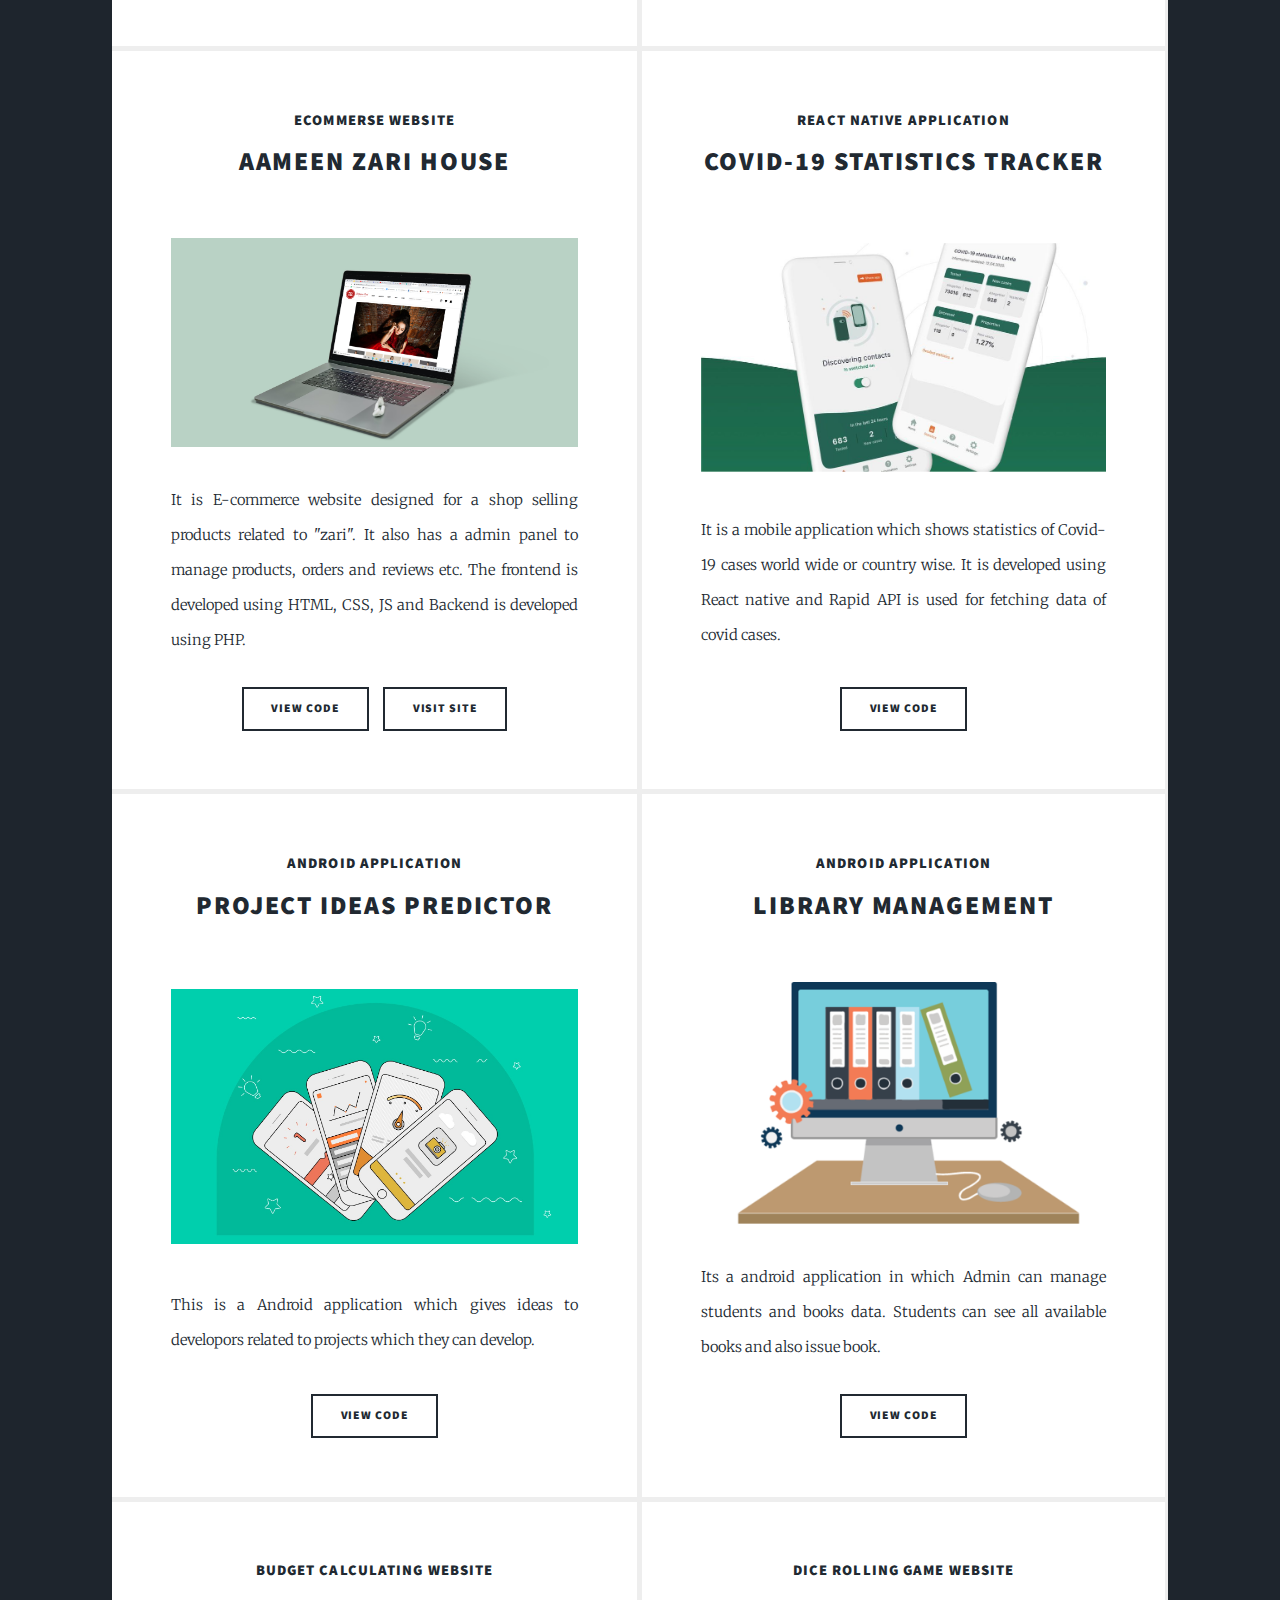
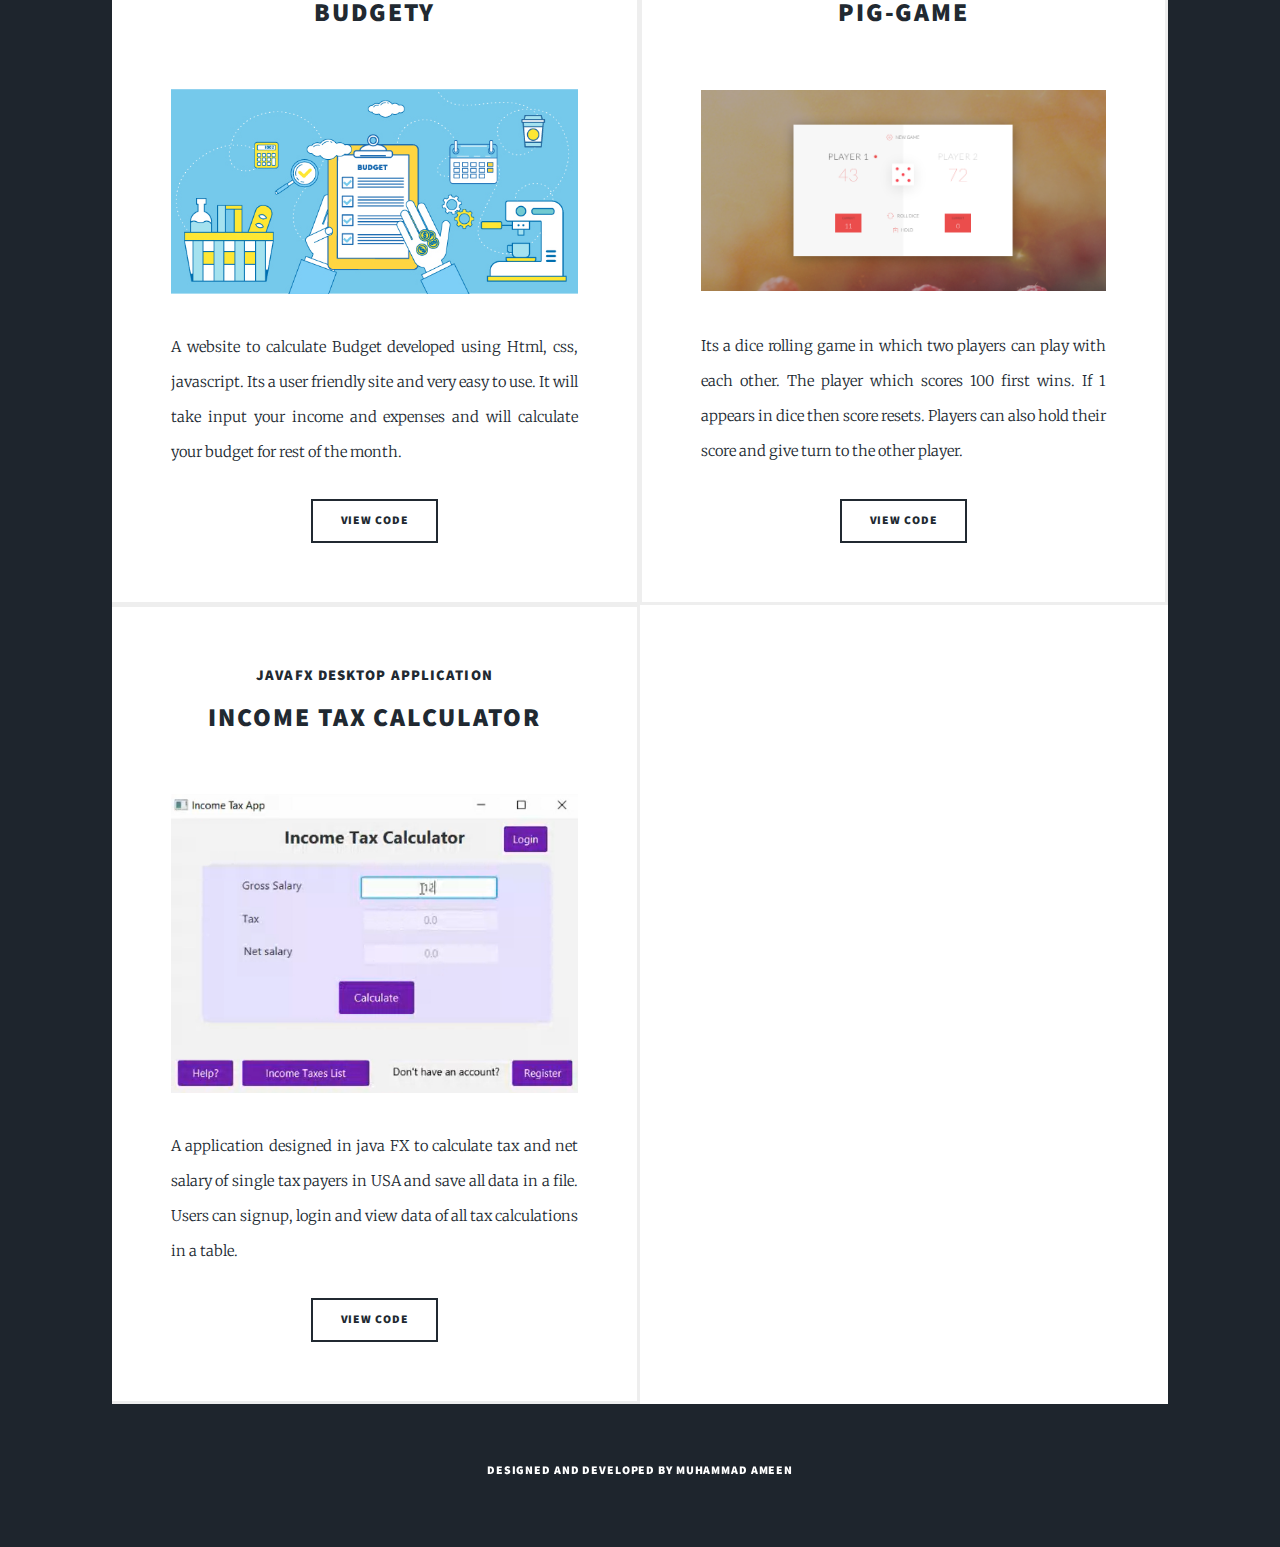
==== commit 00973b82: "Update index.html" ====
--- a/index.html
+++ b/index.html
@@ -18,7 +18,7 @@
 				<!-- Intro -->
 					<div id="intro">
 						<h1>Full Stack Developer</h1>
-						<p>I am into coding and designing for more than 4 years. I encourage you to look into my portfolio to check my work.
+						<p>I am into coding and designing for more than 7 years. I encourage you to look into my portfolio to check my work.
 							 You are also appreciated to give me feedback about my work by going into the Contact page.</p>
 						<ul class="actions">
 							<li><a href="#header" class="button icon solid solo fa-arrow-down scrolly">Continue</a></li>
@@ -52,7 +52,7 @@
 							<article class="post featured">
 								<header class="major">
 									<h2>MY WORK</h2>
-									<p>Hey! I am Muhammad Ameen. I am a Full Stack Web Developer. I have developed different websites for my clients. Below You can view the list of projects on which I have beeen working on. </p>
+									<p>Hey! I am Muhammad Ameen. I am a Full Stack Web Developer. I have developed different web and mobile apps for my clients. Below You can view the list of projects on which I have beeen working on. </p>
 								</header>
 								<ul class="actions special">
 									<li><a href="about.html" class="button large">Learn more about me</a></li>
@@ -133,6 +133,30 @@
 
 						<!-- Posts -->
 							<section class="posts">
+
+								<article>
+									<header>
+										<h4>Tourism Application</h4>
+										<h2>Trally</h2>
+									</header>
+									<a target="_blank" href="https://app.trally.com/" class="image fit"><img src="https://res.cloudinary.com/djyrghzsz/image/upload/v1724517888/trally_b9ngdq.jpg"  alt="" /></a>
+									<p>A Singapore government-funded web and mobile application developed for tourists. It allows users to record a tour, post it on the platform, share live videos, save videos in cloud storage, pay for premium plans, and chat with each other during live video sharing. There is also an admin panel for managing tours. The application was developed using Next.js, React.js, Node.js, MongoDB, Agora, and React Native in a monorepo setup.</p>
+									<ul class="actions special">
+										<li><a target="_blank" href="https://app.trally.com/" class="button">Visit Site</a></li>
+									</ul>
+								</article>
+
+								<article>
+									<header>
+										<h4>Healthcare Automation and AI Platform</h4>
+										<h2>Clinisys</h2>
+									</header>
+									<a target="_blank" href="https://clinisys.ai/" class="image fit"><img src="https://res.cloudinary.com/djyrghzsz/image/upload/v1724517904/clinisys_cxjt19.jpg"  alt="" /></a>
+									<p>Clinisys is a healthcare automation and AI platform that includes modules for audit and monitoring, revenue report building, query building, generative search tools, and clinician assistant and support. It consists of three separate panels for patients, clinicians, and admins. The development tools and technologies used include Nest.js, Next.js, TypeScript, Redis, Databricks, PostgreSQL, and AWS.</p>
+									<ul class="actions special">
+										<li><a target="_blank" href="https://clinisys.ai/" class="button">Visit Site</a></li>
+									</ul>
+								</article>
 
 								<article>
 									<header>
--- a/assets/css/main.css
+++ b/assets/css/main.css
@@ -3878,6 +3878,9 @@
 				border-style: solid;
 				border-top-width: 2px;
 				text-align: center;
+				display: flex;
+				flex-direction: column;
+				justify-content: space-between;
 			}
 
 				#main > .posts > article > :last-child {
@@ -4697,4 +4700,4 @@
 			visibility: visible;
 		}
 
-	}+	}
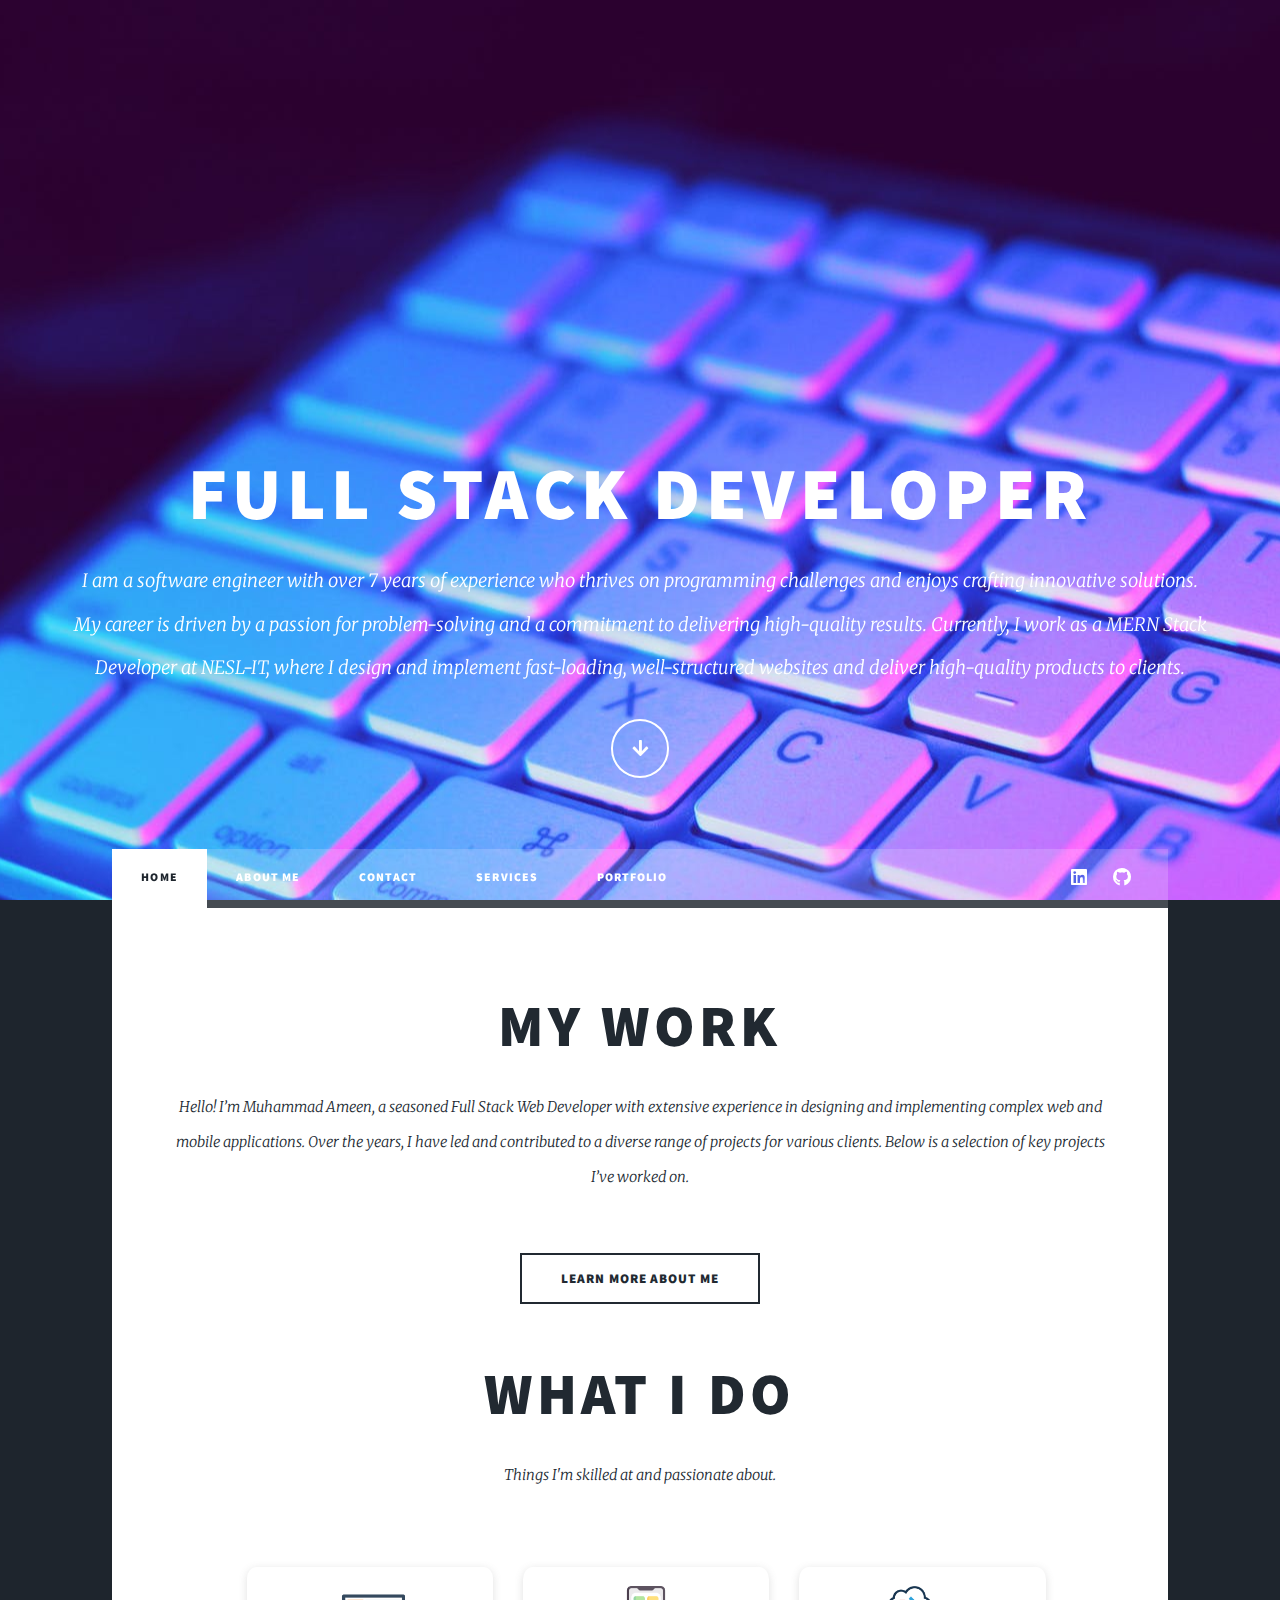
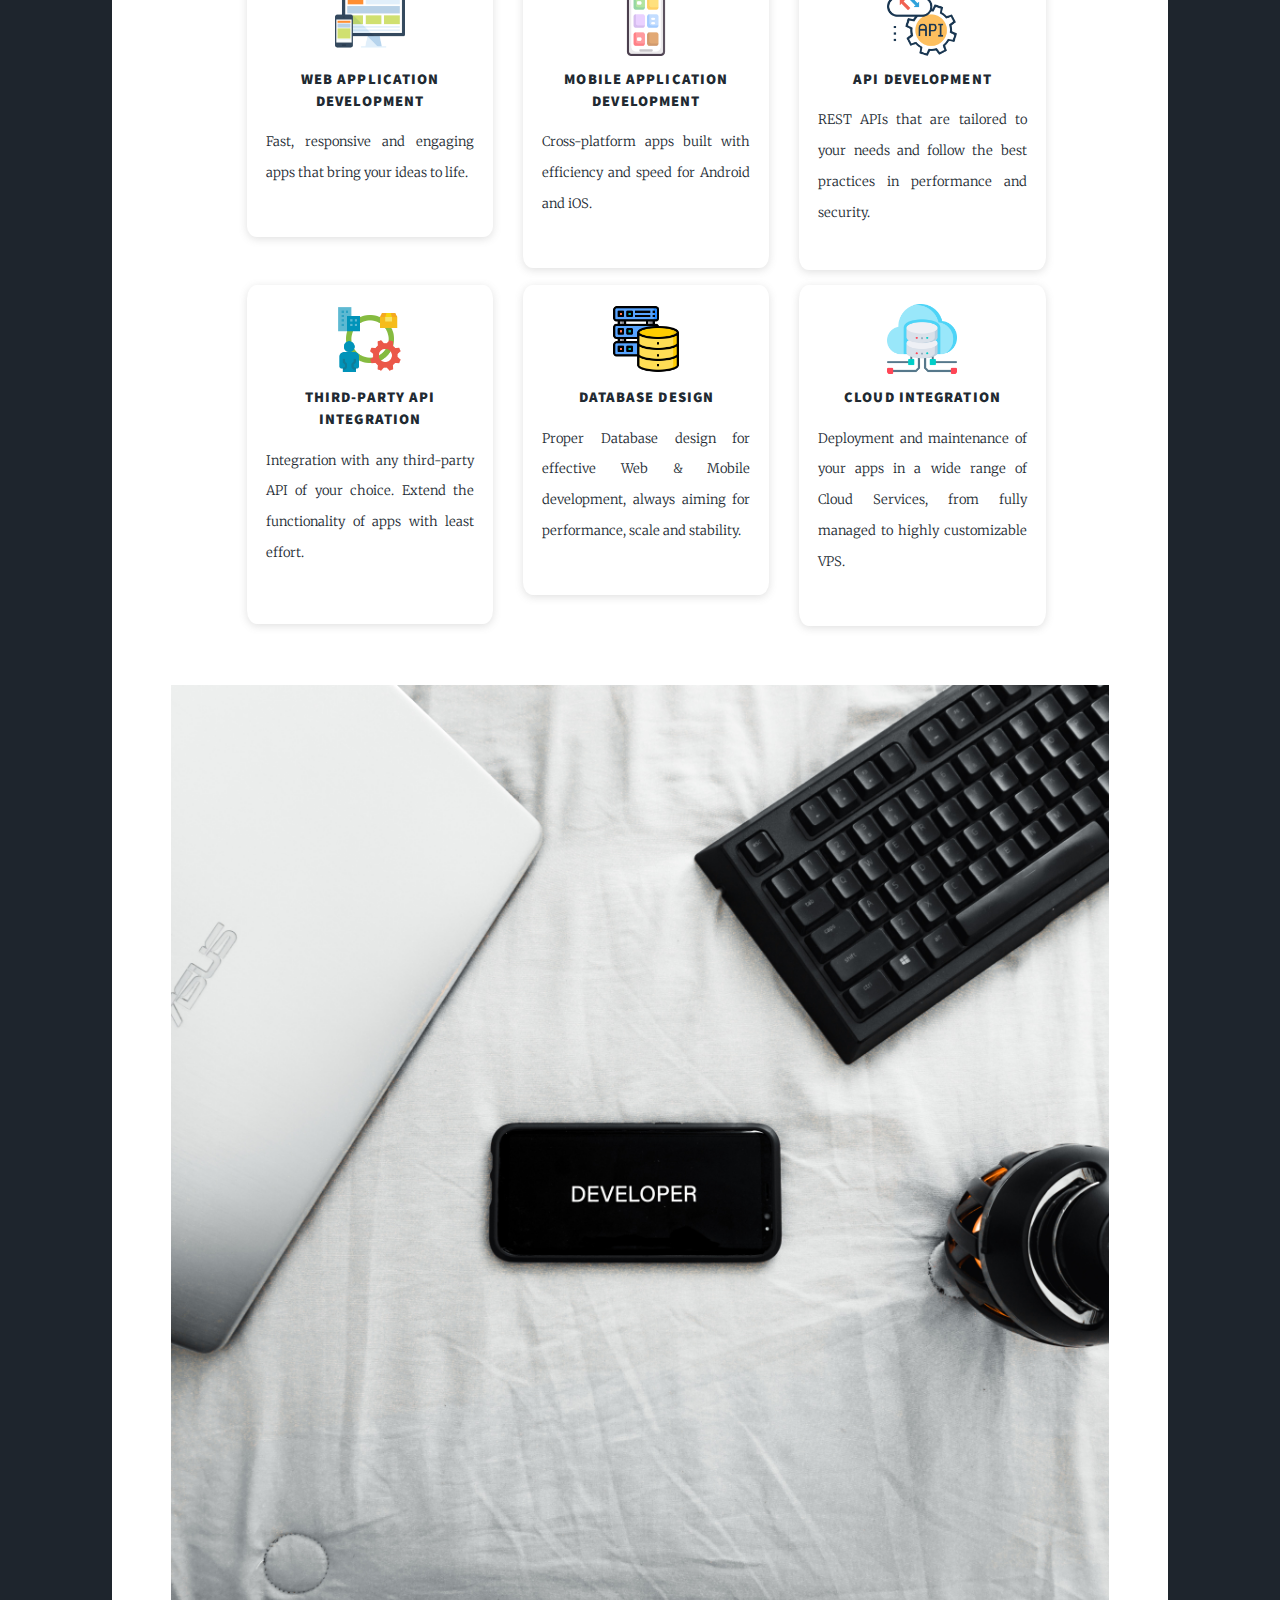
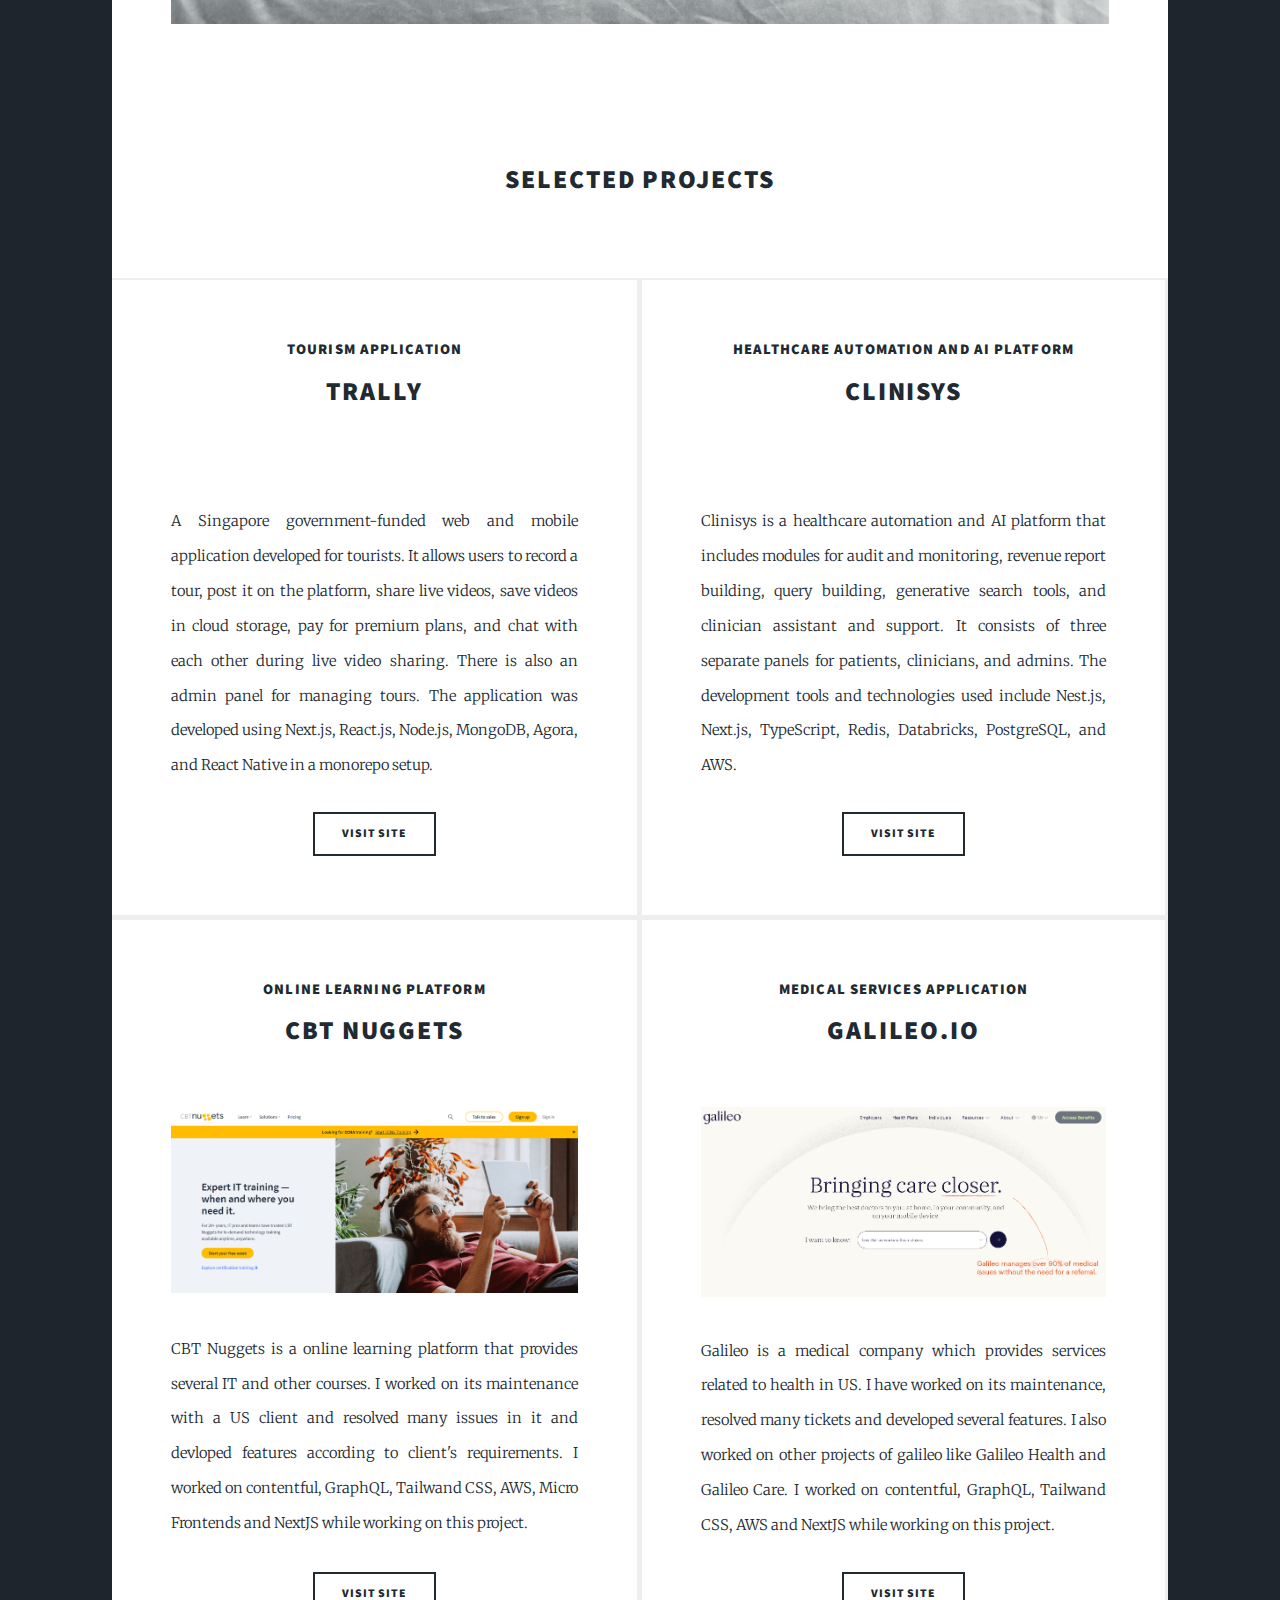
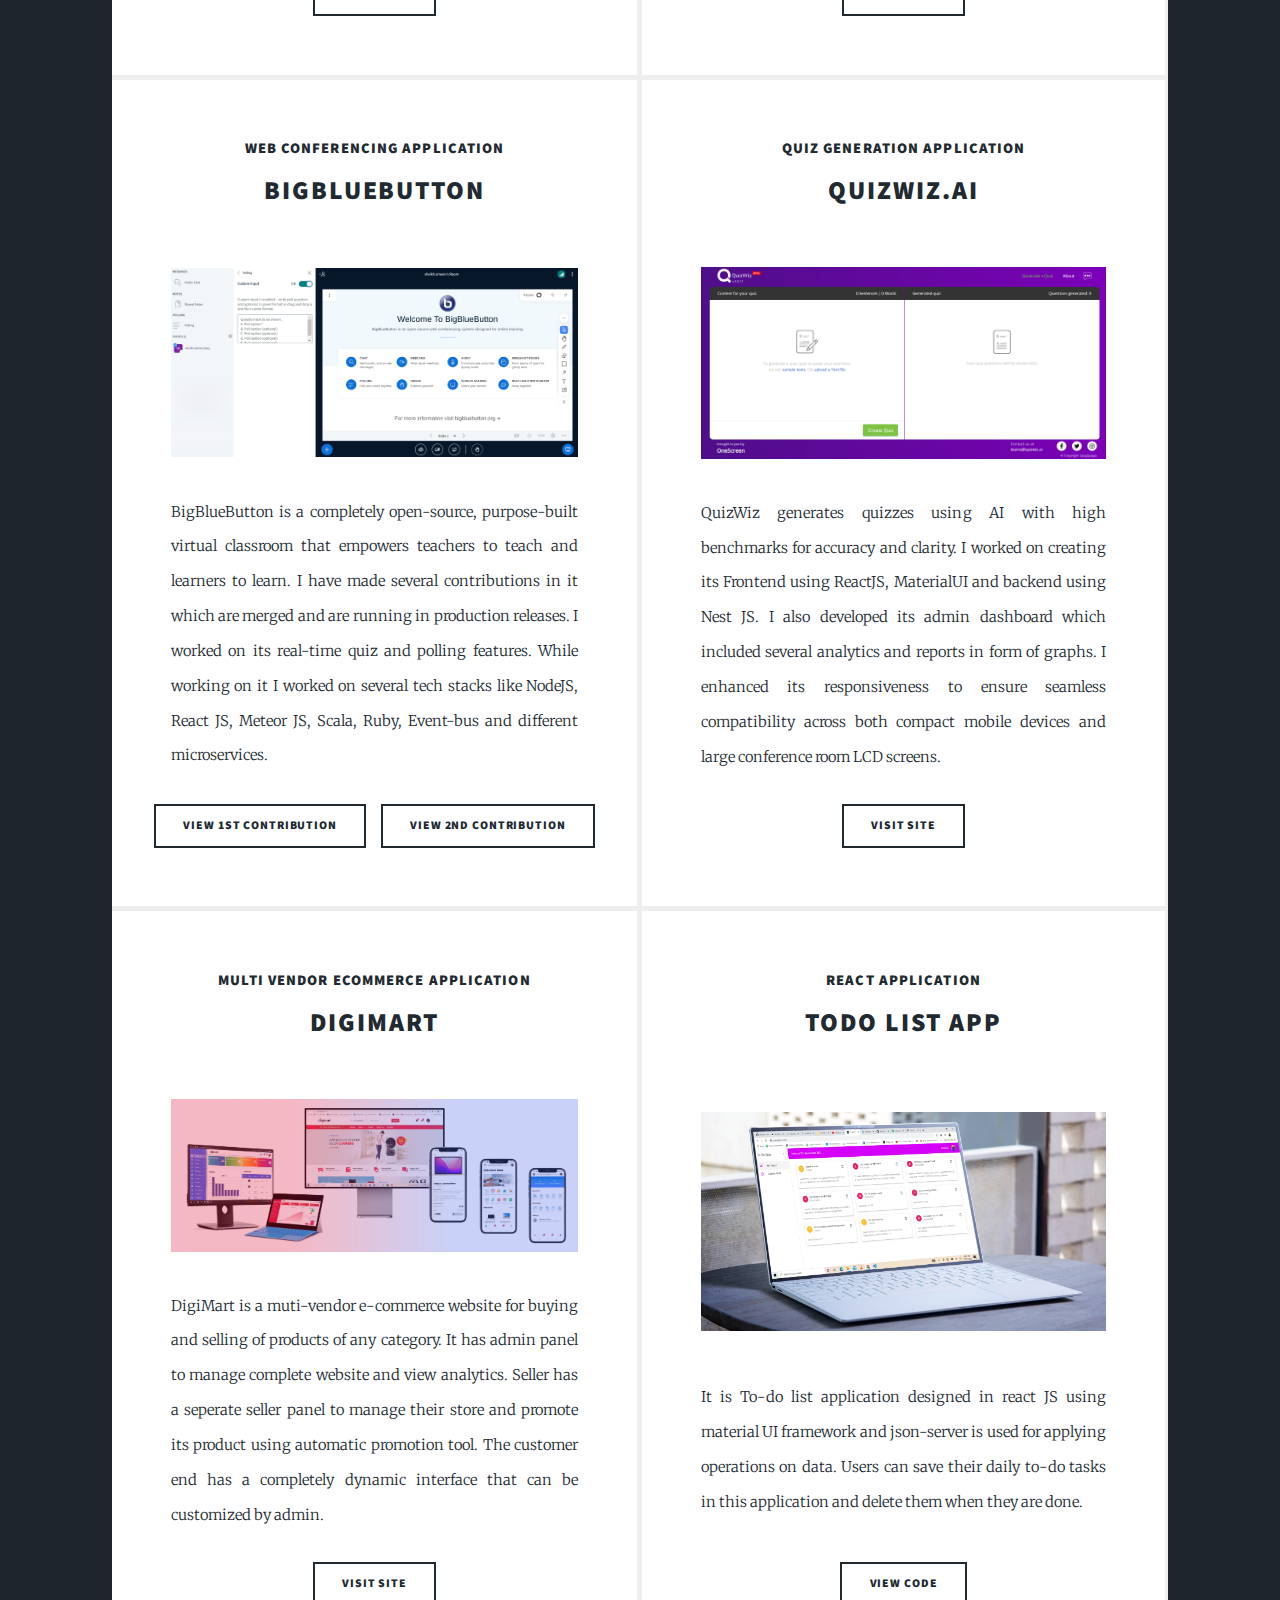
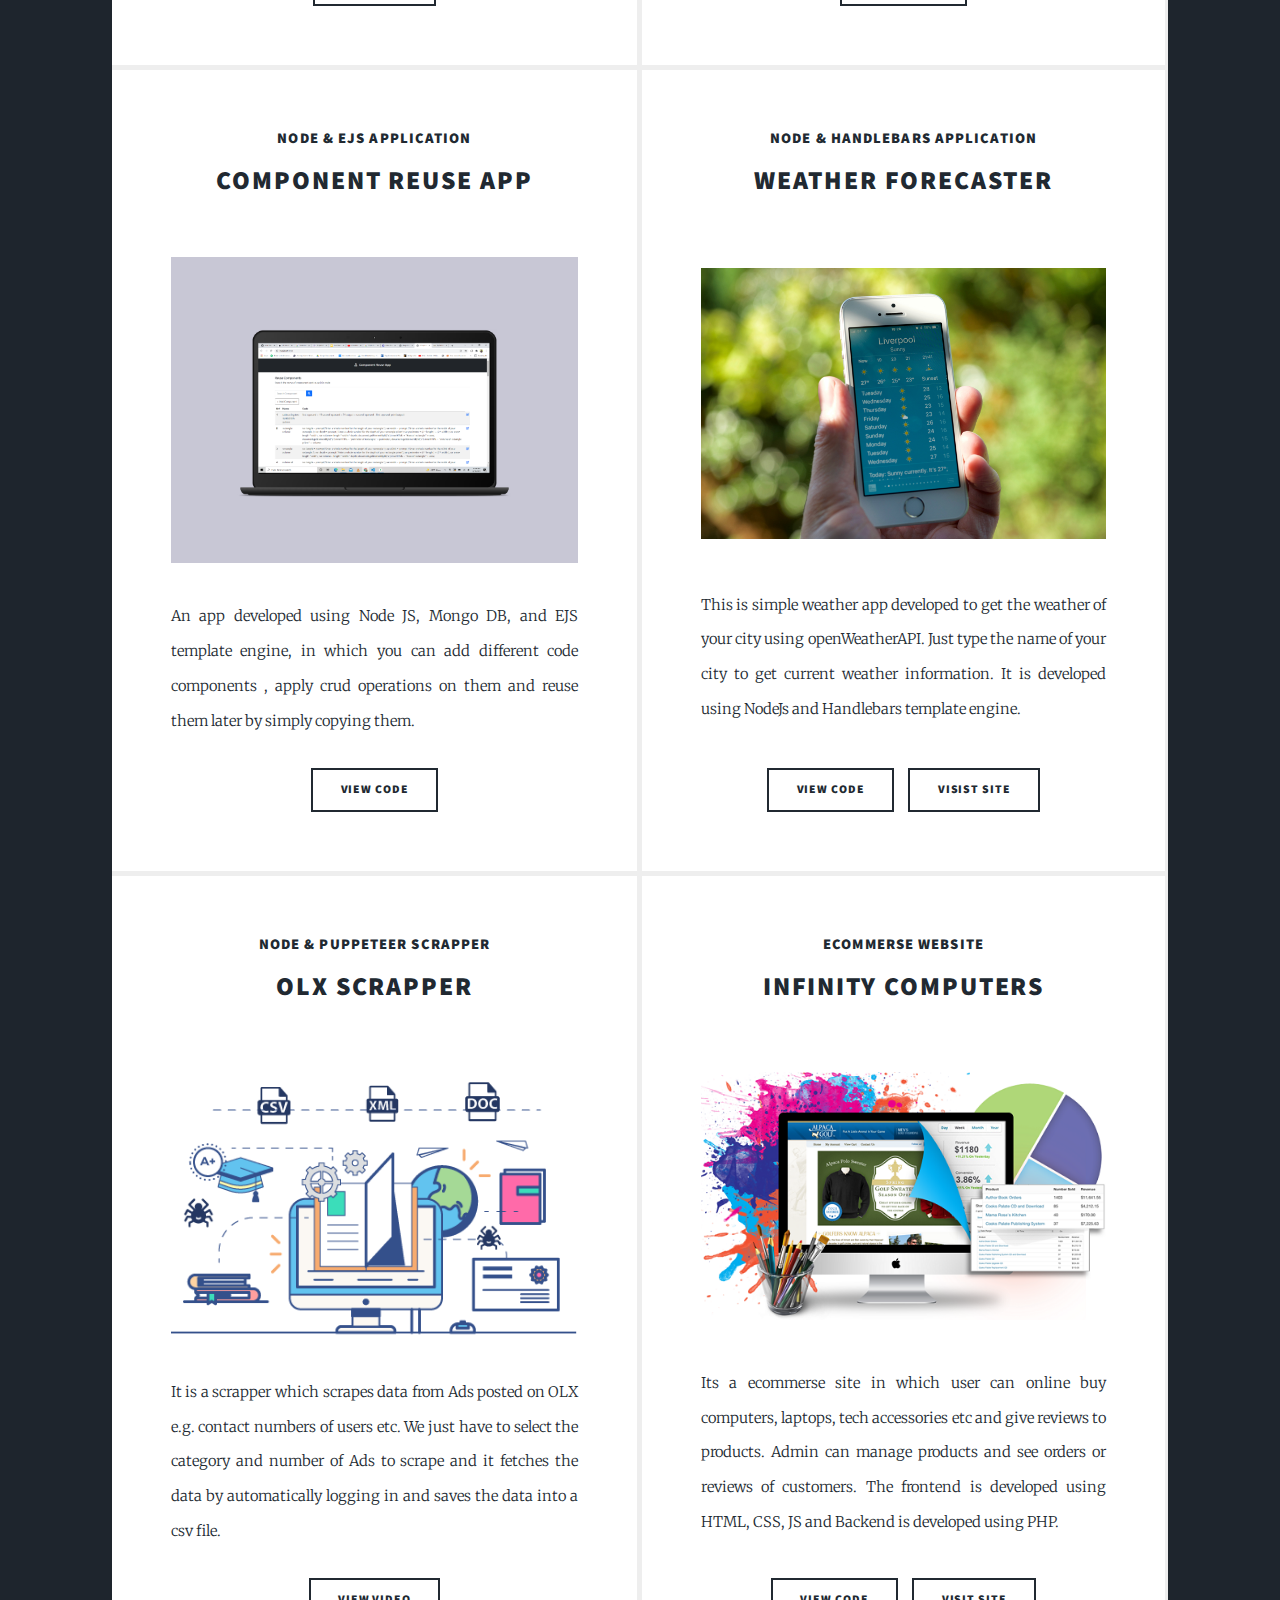
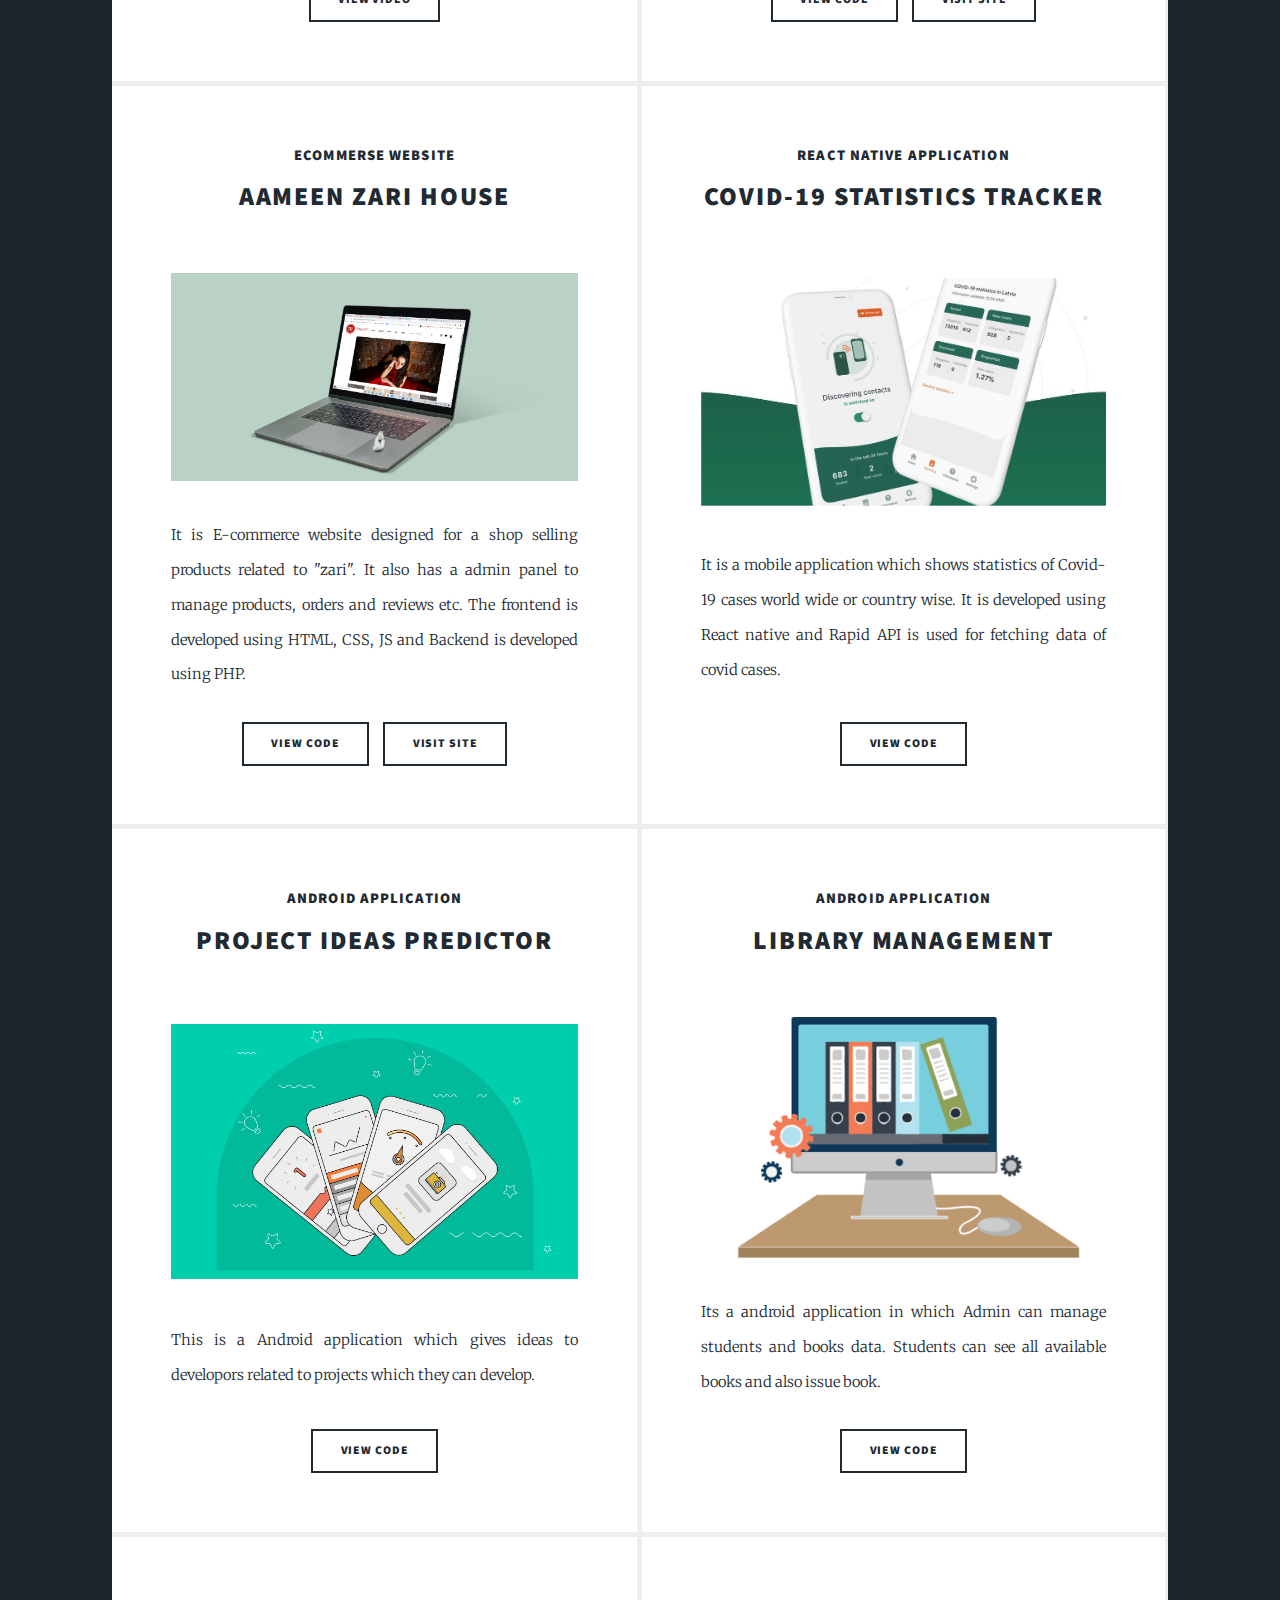
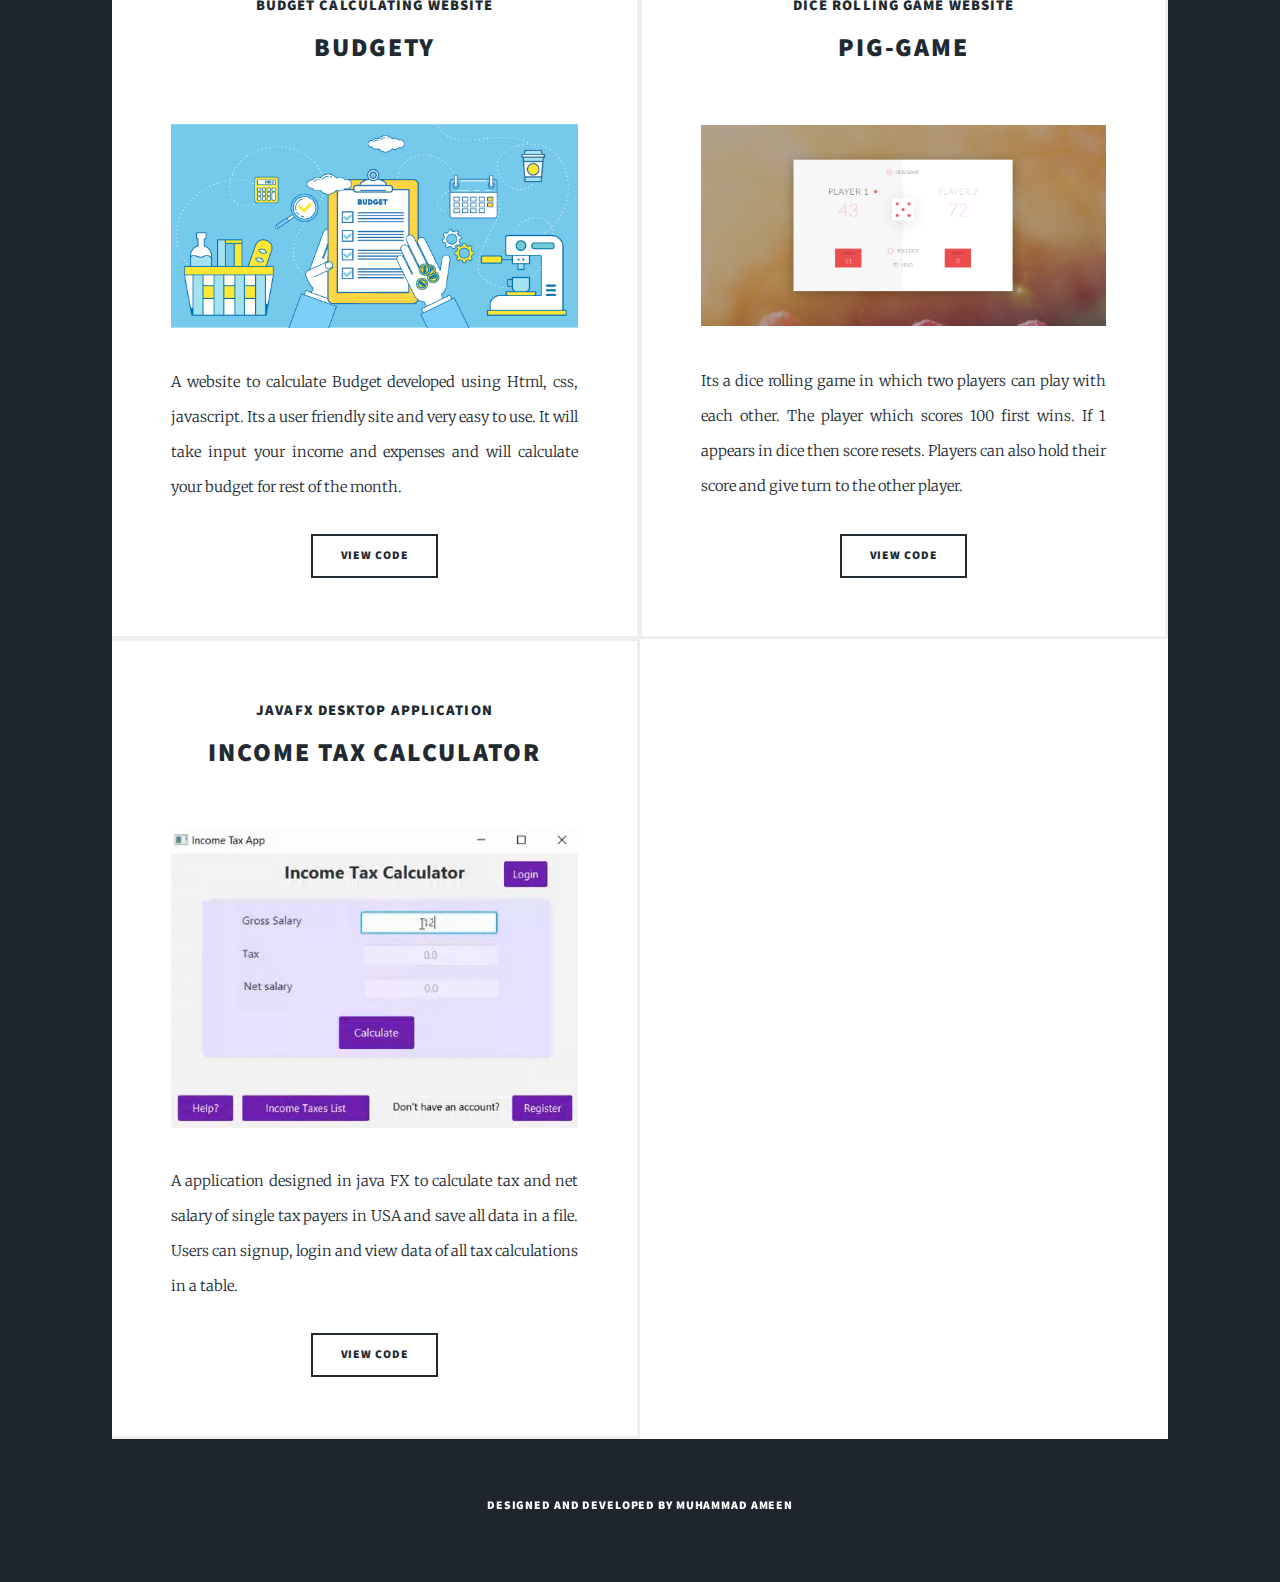
==== commit dded5632: "Update index.html" ====
--- a/index.html
+++ b/index.html
@@ -18,8 +18,7 @@
 				<!-- Intro -->
 					<div id="intro">
 						<h1>Full Stack Developer</h1>
-						<p>I am into coding and designing for more than 7 years. I encourage you to look into my portfolio to check my work.
-							 You are also appreciated to give me feedback about my work by going into the Contact page.</p>
+						<p>I am a software engineer with over 7 years of experience who thrives on programming challenges and enjoys crafting innovative solutions. My career is driven by a passion for problem-solving and a commitment to delivering high-quality results. Currently, I work as a MERN Stack Developer at NESL-IT, where I design and implement fast-loading, well-structured websites and deliver high-quality products to clients.</p>
 						<ul class="actions">
 							<li><a href="#header" class="button icon solid solo fa-arrow-down scrolly">Continue</a></li>
 						</ul>
@@ -52,7 +51,7 @@
 							<article class="post featured">
 								<header class="major">
 									<h2>MY WORK</h2>
-									<p>Hey! I am Muhammad Ameen. I am a Full Stack Web Developer. I have developed different web and mobile apps for my clients. Below You can view the list of projects on which I have beeen working on. </p>
+									<p>Hello! I’m Muhammad Ameen, a seasoned Full Stack Web Developer with extensive experience in designing and implementing complex web and mobile applications. Over the years, I have led and contributed to a diverse range of projects for various clients. Below is a selection of key projects I’ve worked on.</p>
 								</header>
 								<ul class="actions special">
 									<li><a href="about.html" class="button large">Learn more about me</a></li>
